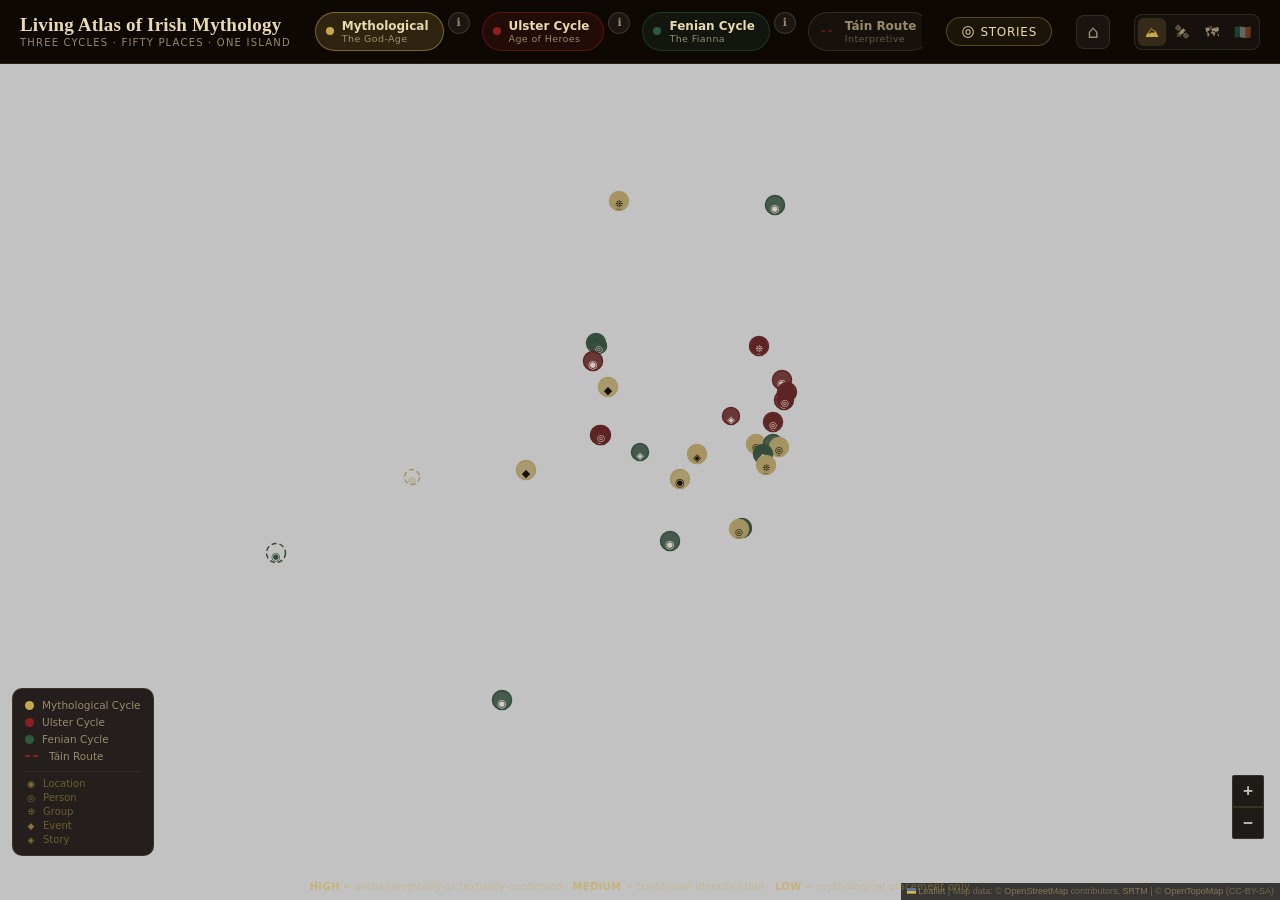
==== celtic-realm/index.html @ 69c2d4d5 "feat: add Celtic Realm demo at /celtic-realm/" ====
<!doctype html>
<html lang="en">
  <head>
    <meta charset="utf-8" />
    <meta name="viewport" content="width=device-width, initial-scale=1, viewport-fit=cover" />
    <title>Living Atlas of Irish Mythology</title>
    <meta name="description" content="An interactive atlas of Ireland's three great mythology cycles — places, people, and stories mapped and explored." />
    <script type="module" crossorigin src="/celtic-realm/assets/index-Ba5HCuJ-.js"></script>
    <link rel="stylesheet" crossorigin href="/celtic-realm/assets/index-hmJbkA07.css">
  </head>
  <body>
    <div id="app">

      <!-- ═══ Header ══════════════════════════════════════════════════════ -->
      <header id="atlas-header">
        <div class="header-brand">
          <h1 class="atlas-title">Living Atlas of Irish Mythology</h1>
          <p class="atlas-sub">Three cycles · fifty places · one island</p>
        </div>
        <nav class="layer-nav" aria-label="Mythology cycle layers">
          <button class="layer-toggle is-active" data-layer="mythological" aria-pressed="true">
            <span class="toggle-pip"></span>
            <span class="toggle-names">
              <span class="toggle-label">Mythological</span>
              <span class="toggle-sub">The God-Age</span>
            </span>
          </button>
          <button class="cycle-info-btn" data-cycle="mythological" aria-label="About the Mythological Cycle" title="About this cycle">ℹ</button>
          <button class="layer-toggle is-active" data-layer="ulster" aria-pressed="true">
            <span class="toggle-pip"></span>
            <span class="toggle-names">
              <span class="toggle-label">Ulster Cycle</span>
              <span class="toggle-sub">Age of Heroes</span>
            </span>
          </button>
          <button class="cycle-info-btn" data-cycle="ulster" aria-label="About the Ulster Cycle" title="About this cycle">ℹ</button>
          <button class="layer-toggle is-active" data-layer="fenian" aria-pressed="true">
            <span class="toggle-pip"></span>
            <span class="toggle-names">
              <span class="toggle-label">Fenian Cycle</span>
              <span class="toggle-sub">The Fianna</span>
            </span>
          </button>
          <button class="cycle-info-btn" data-cycle="fenian" aria-label="About the Fenian Cycle" title="About this cycle">ℹ</button>
          <button class="layer-toggle tain-toggle" id="tain-toggle" data-layer="tain" aria-pressed="false">
            <span class="toggle-pip tain-pip"></span>
            <span class="toggle-names">
              <span class="toggle-label">Táin Route</span>
              <span class="toggle-sub">Interpretive</span>
            </span>
          </button>
          <button class="layer-toggle arch-toggle" id="arch-toggle" aria-pressed="false">
            <span class="toggle-pip arch-pip"></span>
            <span class="toggle-names">
              <span class="toggle-label">Archaeology</span>
              <span class="toggle-sub">785 confirmed sites</span>
            </span>
          </button>
        </nav>
        <button id="stories-btn" aria-label="Open story browser" title="Stories">
          <span class="stories-btn-icon">◎</span>
          <span class="stories-btn-label">Stories</span>
        </button>
        <button id="home-btn" aria-label="Reset to Ireland view" title="Home">⌂</button>
        <div class="bm-switcher" aria-label="Base map style">
          <button class="bm-btn is-active" data-bm="terrain" title="Terrain">⛰</button>
          <button class="bm-btn" data-bm="satellite" title="Satellite">🛰</button>
          <button class="bm-btn" data-bm="classic" title="Classic">🗺</button>
          <button class="bm-btn bm-osi" data-bm="osi" title="OSi — Ordnance Survey Ireland" id="bm-osi-btn">🇮🇪</button>
        </div>
      </header>

      <!-- ═══ Map ═════════════════════════════════════════════════════════ -->
      <main id="map-container">
        <div id="map" aria-label="Interactive map of Irish mythology locations"></div>
      </main>

      <!-- ═══ Detail panel ════════════════════════════════════════════════ -->
      <aside id="detail-panel" aria-label="Location detail" aria-hidden="true">
        <button id="panel-close" aria-label="Close detail panel">✕</button>
        <div id="panel-content"></div>
      </aside>

      <!-- ═══ Legend ══════════════════════════════════════════════════════ -->
      <div id="atlas-legend" aria-label="Map legend">
        <div class="legend-row">
          <span class="legend-dot myth-dot"></span><span class="legend-text">Mythological Cycle</span>
        </div>
        <div class="legend-row">
          <span class="legend-dot ulster-dot"></span><span class="legend-text">Ulster Cycle</span>
        </div>
        <div class="legend-row">
          <span class="legend-dot fenian-dot"></span><span class="legend-text">Fenian Cycle</span>
        </div>
        <div class="legend-row">
          <span class="legend-dash tain-dash"></span><span class="legend-text">Táin Route</span>
        </div>
        <div class="legend-types">
          <span class="legend-type-row"><span class="legend-sym">◉</span> Location</span>
          <span class="legend-type-row"><span class="legend-sym">◎</span> Person</span>
          <span class="legend-type-row"><span class="legend-sym">❊</span> Group</span>
          <span class="legend-type-row"><span class="legend-sym">◆</span> Event</span>
          <span class="legend-type-row"><span class="legend-sym">◈</span> Story</span>
        </div>
      </div>

      <!-- ═══ Accuracy notice ═════════════════════════════════════════════ -->
      <div id="accuracy-note">
        <strong>HIGH</strong> = archaeologically or textually confirmed ·
        <strong>MEDIUM</strong> = traditional identification ·
        <strong>LOW</strong> = mythological placement only
      </div>


      <!-- ═══ Stories drawer ═══════════════════════════════════════════════ -->
      <div id="stories-drawer" aria-hidden="true" role="dialog" aria-label="Story browser">
        <div class="stories-drawer-backdrop"></div>
        <aside class="stories-drawer-panel">
          <div class="stories-drawer-header">
            <div>
              <h2 class="stories-drawer-title">Stories of Ireland</h2>
              <p class="stories-drawer-sub">Choose a story — the map will guide you</p>
            </div>
            <button id="stories-drawer-close" aria-label="Close story browser">✕</button>
          </div>
          <div id="stories-list" class="stories-list"></div>
        </aside>
      </div>

      <!-- ═══ Floating story panel (draggable, active during story mode) ══ -->
      <div id="story-float" aria-live="polite" aria-label="Story mode panel">
        <div class="sf-handle" id="story-float-handle">
          <span class="sf-grip" title="Drag to move">⠿</span>
          <div class="sf-meta">
            <span id="sf-story-title" class="sf-story-title"></span>
            <span id="sf-beat-count"  class="sf-beat-count"></span>
          </div>
          <button id="sf-exit" class="sf-exit-btn" aria-label="Exit story mode">✕</button>
        </div>
        <div class="sf-body">
          <h3 id="sf-beat-title" class="sf-beat-title"></h3>
          <p class="sf-beat-scene"></p>
          <div class="sf-char-section"></div>
          <p  id="sf-beat-text"  class="sf-beat-text"></p>
        </div>
        <div class="sf-footer">
          <button id="sf-prev" class="sf-nav-btn" aria-label="Previous beat">← Prev</button>
          <div class="sf-progress-dots"></div>
          <button id="sf-next" class="sf-nav-btn sf-nav-next" aria-label="Next beat">Next →</button>
        </div>
      </div>

      <!-- ═══ Cycle info modal ══════════════════════════════════════════════ -->
      <div id="cycle-modal" aria-hidden="true" role="dialog">
        <div class="cycle-modal-backdrop"></div>
        <div class="cycle-modal-card">
          <button class="cycle-modal-close" aria-label="Close">✕</button>
          <div id="cycle-modal-content"></div>
        </div>
      </div>

      <!-- ═══ Character modal ═════════════════════════════════════════════════ -->
      <div id="char-modal" aria-hidden="true" role="dialog" aria-label="Character detail">
        <div class="char-modal-backdrop"></div>
        <div class="char-modal-card">
          <button id="char-modal-close" class="char-modal-close" aria-label="Close character panel">✕</button>
          <div id="char-modal-content" class="char-modal-content"></div>
        </div>
      </div>

      <!-- ═══ Archaeology panel ══════════════════════════════════════════════ -->
      <aside id="arch-panel" aria-label="Archaeology site detail" aria-hidden="true">
        <button id="arch-panel-close" aria-label="Close">✕</button>
        <div id="arch-panel-content"></div>
      </aside>

      <!-- ═══ 3D Flythrough overlay ════════════════════════════════════════ -->
      <div id="flythrough-overlay" aria-hidden="true">
        <div id="ft3d-container"></div>
        <div id="ft3d-loading">
          <div class="ft3d-spinner"></div>
          <p>Flying to <strong id="ft3d-place-name"></strong></p>
        </div>
        <div id="ft3d-hud">
          <span id="ft3d-loc-label"></span>
          <div id="ft3d-hud-right">
            <span class="ft3d-hint">ESC to exit</span>
            <button id="exit-3d">Exit 3D ↙</button>
          </div>
        </div>
      </div>

    </div>
  </body>
</html>
---- celtic-realm/assets/index-hmJbkA07.css ----
:root{--myth: #C8A84B;--myth-dark: #8B6914;--myth-glow: rgba(200,168,75,.18);--ulster: #8B2020;--ulster-dark: #5C0F0F;--ulster-glow: rgba(139,32,32,.18);--fenian: #2D5A3D;--fenian-dark: #1A3D28;--fenian-glow: rgba(45,90,61,.18);--tain: #8B2020;--ink: #1C1208;--ink-mid: #3A2A1A;--parchment: #E8D9B0;--parchment-2: #F4EDD3;--panel-bg: rgba(16, 10, 6, .97);--panel-edge: rgba(200,168,75,.18);--panel-text: #DDD0B0;--panel-soft: #9A8A6A;--header-bg: rgba(14, 9, 5, .96);--header-h: 64px;--radius: 10px;--panel-w: 400px;--sans: "Avenir Next", "Inter", system-ui, sans-serif;--serif: "Cormorant Garamond", "Palatino Linotype", Georgia, serif}*,*:before,*:after{box-sizing:border-box;margin:0;padding:0}html,body{height:100%;background:#0c0806;font-family:var(--sans);overflow:hidden}button{font-family:inherit;cursor:pointer;border:none;background:none;color:inherit}#app{position:fixed;top:0;right:0;bottom:0;left:0;display:flex;flex-direction:column}#atlas-header{position:relative;z-index:1000;height:var(--header-h);display:flex;align-items:center;gap:24px;padding:0 20px;background:var(--header-bg);border-bottom:1px solid rgba(200,168,75,.15);-webkit-backdrop-filter:blur(12px);backdrop-filter:blur(12px);flex-shrink:0}.header-brand{flex-shrink:0}.atlas-title{font-family:var(--serif);font-size:clamp(15px,2vw,19px);font-weight:600;color:var(--parchment);letter-spacing:.01em;line-height:1.1;white-space:nowrap}.atlas-sub{font-size:10px;color:var(--panel-soft);letter-spacing:.12em;text-transform:uppercase;margin-top:2px}.layer-nav{display:flex;gap:8px;overflow-x:auto;scrollbar-width:none;-webkit-overflow-scrolling:touch}.layer-nav::-webkit-scrollbar{display:none}.layer-toggle{display:flex;align-items:center;gap:8px;padding:6px 14px 6px 10px;border-radius:20px;border:1px solid rgba(255,255,255,.1);background:#ffffff0a;color:var(--panel-soft);transition:background .15s,border-color .15s,color .15s;white-space:nowrap;flex-shrink:0}.layer-toggle:hover{background:#ffffff14;color:var(--parchment)}.layer-toggle.is-active{border-color:var(--layer-col, rgba(200,168,75,.5));background:var(--layer-glow, var(--myth-glow));color:var(--parchment)}.layer-toggle[data-layer=mythological]{--layer-col: rgba(200,168,75,.5);--layer-glow: var(--myth-glow)}.layer-toggle[data-layer=ulster]{--layer-col: rgba(139,32,32,.5);--layer-glow: var(--ulster-glow)}.layer-toggle[data-layer=fenian]{--layer-col: rgba(45,90,61,.5);--layer-glow: var(--fenian-glow)}.layer-toggle[data-layer=tain]{--layer-col: rgba(139,32,32,.35);--layer-glow: rgba(139,32,32,.1)}.toggle-pip{width:8px;height:8px;border-radius:50%;background:var(--pip-col, var(--myth));flex-shrink:0;opacity:.5;transition:opacity .15s}.is-active .toggle-pip{opacity:1}.layer-toggle[data-layer=mythological] .toggle-pip{--pip-col: var(--myth)}.layer-toggle[data-layer=ulster] .toggle-pip{--pip-col: var(--ulster)}.layer-toggle[data-layer=fenian] .toggle-pip{--pip-col: var(--fenian)}.layer-toggle[data-layer=tain] .toggle-pip{--pip-col: var(--tain);border-radius:0;width:14px;height:2px;background:repeating-linear-gradient(90deg,var(--tain) 0,var(--tain) 4px,transparent 4px,transparent 7px);margin:0 2px}.toggle-names{display:flex;flex-direction:column;align-items:flex-start}.toggle-label{font-size:12px;font-weight:600;line-height:1.2}.toggle-sub{font-size:9.5px;opacity:.6;letter-spacing:.04em}#map-container{flex:1;position:relative;overflow:hidden}#map{width:100%;height:100%;filter:saturate(.62) brightness(.88)}#map[data-baselayer=satellite]{filter:none}#map[data-baselayer=classic]{filter:saturate(.75) brightness(.92)}.leaflet-container{background:#c5b89a;font-family:var(--sans)}.leaflet-control-zoom{border:none!important;margin-bottom:44px!important;margin-right:16px!important}.leaflet-control-zoom a{background:#100a06e6!important;color:var(--parchment)!important;border:1px solid rgba(200,168,75,.2)!important;font-size:16px!important;width:32px!important;height:32px!important;line-height:30px!important;text-indent:0!important}.leaflet-control-zoom a:hover{background:#1e120af2!important;color:var(--myth)!important}.leaflet-control-attribution{background:#0e0905bf!important;color:#c8a84b8c!important;font-size:9px!important;padding:2px 6px!important}.leaflet-control-attribution a{color:#c8a84bb3!important}.atlas-marker{cursor:pointer}.atlas-marker .marker-inner{transition:transform .12s ease,filter .12s ease;transform-origin:center center;display:flex}.atlas-marker:hover .marker-inner,.atlas-marker.is-hovered .marker-inner{transform:scale(1.25);filter:drop-shadow(0 0 6px currentColor)}.atlas-marker.is-selected .marker-inner{transform:scale(1.3);filter:drop-shadow(0 0 10px currentColor) brightness(1.2)}.leaflet-tooltip.marker-label{background:#0e0905e0;border:1px solid rgba(200,168,75,.2);border-radius:4px;color:var(--parchment);font-family:var(--sans);font-size:11px;padding:3px 7px;white-space:nowrap;box-shadow:0 2px 8px #00000080;pointer-events:none}.leaflet-tooltip.marker-label:before{display:none}.tain-route-line{stroke:var(--tain);stroke-dasharray:8 5;stroke-width:2;fill:none;opacity:.65}#detail-panel{position:fixed;top:var(--header-h);right:0;bottom:0;width:var(--panel-w);max-width:92vw;background:var(--panel-bg);border-left:1px solid var(--panel-edge);overflow-y:auto;overflow-x:hidden;z-index:900;transform:translate(100%);transition:transform .28s cubic-bezier(.22,1,.36,1);scrollbar-width:thin;scrollbar-color:rgba(200,168,75,.2) transparent}#detail-panel.is-open{transform:translate(0)}#detail-panel::-webkit-scrollbar{width:4px}#detail-panel::-webkit-scrollbar-track{background:transparent}#detail-panel::-webkit-scrollbar-thumb{background:#c8a84b33;border-radius:2px}#panel-close{position:sticky;top:0;z-index:10;display:flex;align-items:center;justify-content:center;width:32px;height:32px;margin:12px 12px 0 auto;border-radius:50%;background:#ffffff0f;border:1px solid rgba(255,255,255,.1);color:var(--panel-soft);font-size:14px;transition:background .12s,color .12s}#panel-close:hover{background:#ffffff1a;color:var(--parchment)}#panel-content{padding:0 22px 32px}.panel-header{padding:16px 0 18px;border-bottom:1px solid var(--panel-edge);margin-bottom:18px}.panel-meta{display:flex;gap:8px;align-items:center;margin-bottom:8px}.panel-cycle-badge{font-size:10px;font-weight:700;letter-spacing:.1em;text-transform:uppercase;padding:2px 8px;border-radius:10px;background:var(--badge-bg, rgba(200,168,75,.15));color:var(--badge-col, var(--myth));border:1px solid var(--badge-border, rgba(200,168,75,.3))}.panel-header.layer-mythological .panel-cycle-badge{--badge-bg: rgba(200,168,75,.12);--badge-col: var(--myth);--badge-border: rgba(200,168,75,.3)}.panel-header.layer-ulster .panel-cycle-badge{--badge-bg: rgba(139,32,32,.15);--badge-col: #C87070;--badge-border: rgba(139,32,32,.35)}.panel-header.layer-fenian .panel-cycle-badge{--badge-bg: rgba(45,90,61,.18);--badge-col: #6AA880;--badge-border: rgba(45,90,61,.4)}.panel-type-badge{font-size:10px;letter-spacing:.07em;text-transform:capitalize;color:var(--panel-soft);background:#ffffff0d;padding:2px 7px;border-radius:10px;border:1px solid rgba(255,255,255,.08)}.panel-title{font-family:var(--serif);font-size:clamp(22px,3.5vw,28px);font-weight:600;color:var(--parchment);line-height:1.15;margin-bottom:4px}.panel-irish{font-size:12.5px;color:var(--panel-soft);font-style:italic;letter-spacing:.02em}.panel-body{display:flex;flex-direction:column;gap:16px}.panel-image-wrap{width:100%;aspect-ratio:16/9;border-radius:var(--radius);overflow:hidden;position:relative;background:#ffffff08;border:1px solid var(--panel-edge)}.panel-image{width:100%;height:100%;object-fit:cover;display:block}.panel-image-placeholder{position:absolute;top:0;right:0;bottom:0;left:0;display:none;flex-direction:column;align-items:center;justify-content:center;gap:6px;background:linear-gradient(135deg,rgba(200,168,75,.04) 0%,transparent 60%);border:1px solid var(--panel-edge);border-radius:calc(var(--radius) - 1px)}.panel-image-wrap.image-missing .panel-image{display:none}.panel-image-wrap.image-missing .panel-image-placeholder{display:flex}.placeholder-label{font-family:var(--serif);font-size:15px;color:var(--panel-soft);text-align:center;padding:0 20px;line-height:1.3}.placeholder-sub{font-size:10px;letter-spacing:.1em;text-transform:uppercase;color:#c8a84b59}.placeholder-filename{font-family:Courier New,Courier,monospace;font-size:9px;letter-spacing:.03em;color:#c8a84b47;margin-top:6px}.placeholder-border{position:absolute;top:8px;right:8px;bottom:8px;left:8px;border:1px solid rgba(200,168,75,.12);border-radius:calc(var(--radius) - 4px);pointer-events:none}.panel-location{display:flex;align-items:center;gap:6px;font-size:12px;color:var(--panel-soft)}.panel-location .loc-pin{font-size:11px;opacity:.7}.panel-location .loc-mythological{font-style:italic;color:#c8a84b99;font-size:11.5px}.panel-summary{font-size:14.5px;color:var(--parchment);line-height:1.55;font-weight:500}.panel-explanation{font-size:13.5px;color:var(--panel-text);line-height:1.7}.panel-section{display:flex;flex-direction:column;gap:8px}.panel-section-h{font-size:10px;font-weight:700;letter-spacing:.12em;text-transform:uppercase;color:var(--panel-soft)}.panel-sources{list-style:none;display:flex;flex-direction:column;gap:4px}.panel-sources li{font-size:12px;color:#c8a84b99;font-style:italic;padding-left:12px;position:relative}.panel-sources li:before{content:"·";position:absolute;left:0;color:#c8a84b66}.confidence-badge{display:flex;align-items:baseline;gap:8px;padding:9px 12px;border-radius:8px;border:1px solid var(--conf-border, rgba(200,168,75,.15));background:var(--conf-bg, rgba(200,168,75,.05))}.confidence-badge.confidence-high{--conf-border: rgba(80,160,80,.2);--conf-bg: rgba(80,160,80,.06)}.confidence-badge.confidence-medium{--conf-border: rgba(200,168,75,.2);--conf-bg: rgba(200,168,75,.06)}.confidence-badge.confidence-low{--conf-border: rgba(139,32,32,.2);--conf-bg: rgba(139,32,32,.06)}.conf-label{font-size:9.5px;font-weight:800;letter-spacing:.12em;color:var(--conf-col, var(--panel-soft));flex-shrink:0}.confidence-badge.confidence-high .conf-label{color:#6aaa6a}.confidence-badge.confidence-medium .conf-label{color:var(--myth)}.confidence-badge.confidence-low .conf-label{color:#aa6060}.conf-text{font-size:11.5px;color:var(--panel-soft);line-height:1.4}.panel-notes{font-size:11.5px;color:var(--panel-soft);line-height:1.55;font-style:italic;border-left:2px solid rgba(200,168,75,.15);padding-left:10px}#atlas-legend{position:fixed;bottom:44px;left:12px;z-index:800;background:#0e0905e0;border:1px solid rgba(200,168,75,.15);border-radius:var(--radius);padding:10px 12px;-webkit-backdrop-filter:blur(8px);backdrop-filter:blur(8px);display:flex;flex-direction:column;gap:5px}.legend-row{display:flex;align-items:center;gap:8px;font-size:10.5px;color:var(--panel-soft)}.legend-dot{width:9px;height:9px;border-radius:50%;flex-shrink:0}.myth-dot{background:var(--myth)}.ulster-dot{background:var(--ulster)}.fenian-dot{background:var(--fenian)}.legend-dash{width:16px;height:2px;flex-shrink:0;background:repeating-linear-gradient(90deg,var(--tain) 0,var(--tain) 5px,transparent 5px,transparent 8px)}.legend-types{margin-top:4px;padding-top:6px;border-top:1px solid rgba(200,168,75,.1);display:flex;flex-direction:column;gap:3px}.legend-type-row{font-size:10px;color:#c8a84b73;display:flex;align-items:center;gap:6px}.legend-sym{width:12px;text-align:center;font-size:9px;color:#c8a84b99}#accuracy-note{position:fixed;bottom:8px;left:50%;transform:translate(-50%);z-index:800;font-size:10px;color:#c8a84b66;letter-spacing:.03em;text-align:center;white-space:nowrap;pointer-events:none;padding:0 12px}#accuracy-note strong{font-weight:700;color:#c8a84b99}.fly-3d-btn{margin-left:auto;flex-shrink:0;display:inline-flex;align-items:center;gap:5px;padding:6px 14px;border-radius:14px;background:#c8a84b24;border:1.5px solid rgba(200,168,75,.45);color:var(--myth);font-size:12px;font-weight:700;letter-spacing:.08em;text-transform:uppercase;cursor:pointer;transition:background .15s,border-color .15s,color .15s,box-shadow .15s;box-shadow:0 0 10px #c8a84b1f}.fly-3d-btn:hover{background:#c8a84b42;border-color:#c8a84bb3;color:var(--parchment);box-shadow:0 0 16px #c8a84b47}#home-btn{flex-shrink:0;width:34px;height:34px;border-radius:8px;background:#ffffff0d;border:1px solid rgba(255,255,255,.1);color:var(--panel-soft);font-size:18px;display:flex;align-items:center;justify-content:center;cursor:pointer;transition:background .12s,color .12s;margin-left:auto}#home-btn:hover{background:#c8a84b26;color:var(--myth)}.bm-switcher{display:flex;gap:2px;margin-left:auto;flex-shrink:0;background:#ffffff0a;border:1px solid rgba(255,255,255,.09);border-radius:8px;padding:3px}.bm-btn{width:28px;height:28px;border-radius:6px;background:none;border:none;color:var(--panel-soft);font-size:14px;display:flex;align-items:center;justify-content:center;cursor:pointer;transition:background .12s,color .12s}.bm-btn:hover{background:#ffffff14}.bm-btn.is-active{background:#c8a84b2e;color:var(--myth)}.cycle-info-btn{flex-shrink:0;width:22px;height:22px;border-radius:50%;background:#ffffff0f;border:1px solid rgba(255,255,255,.12);color:var(--panel-soft);font-size:11px;display:inline-flex;align-items:center;justify-content:center;margin-left:-4px;margin-right:4px;cursor:pointer;transition:background .12s,color .12s}.cycle-info-btn:hover{background:#c8a84b26;color:var(--myth)}.layer-toggle[id=arch-toggle]{--layer-col: rgba(160,82,45,.5);--layer-glow: rgba(160,82,45,.12)}.arch-pip{--pip-col: #A0522D !important;background:sienna!important;opacity:.8}.arch-marker .marker-inner{transition:transform .1s ease,filter .1s ease}.arch-marker:hover .marker-inner{transform:scale(1.3);filter:drop-shadow(0 0 5px #A0522D)}.arch-marker.is-selected .marker-inner{transform:scale(1.35);filter:drop-shadow(0 0 8px #A0522D) brightness(1.2)}.leaflet-tooltip.arch-label{background:#28140aeb;border-color:#a0522d4d;color:#d4a574}.leaflet-tooltip.arch-label .tt-type{opacity:.65;font-size:10px;margin-left:4px}#arch-panel{position:fixed;top:var(--header-h);left:0;bottom:0;width:300px;max-width:85vw;background:#140a05f7;border-right:1px solid rgba(160,82,45,.2);overflow-y:auto;z-index:890;transform:translate(-100%);transition:transform .26s cubic-bezier(.22,1,.36,1);padding:16px 18px 32px}#arch-panel.is-open{transform:translate(0)}#arch-panel-close{position:absolute;top:12px;right:12px;width:28px;height:28px;border-radius:50%;background:#ffffff0f;border:1px solid rgba(255,255,255,.1);color:var(--panel-soft);font-size:12px;display:flex;align-items:center;justify-content:center;cursor:pointer}.arch-panel-header{display:flex;gap:6px;align-items:center;margin-bottom:10px;flex-wrap:wrap}.arch-type-badge{font-size:10px;font-weight:700;letter-spacing:.1em;text-transform:uppercase;padding:2px 8px;border-radius:10px;background:#a0522d26;color:#d4a574;border:1px solid rgba(160,82,45,.35)}.arch-heritage-badge{font-size:10px;font-weight:700;letter-spacing:.08em;text-transform:uppercase;padding:2px 7px;border-radius:10px;background:#50a0501a;color:#6aaa6a;border:1px solid rgba(80,160,80,.25)}.arch-panel-title{font-family:var(--serif);font-size:clamp(18px,3vw,22px);color:var(--parchment);line-height:1.2;margin-bottom:6px}.arch-panel-coords{font-size:11px;color:var(--panel-soft);font-variant-numeric:tabular-nums;margin-bottom:10px}.arch-wiki-link{display:inline-block;font-size:11.5px;color:#c8a84bb3;text-decoration:none;margin-bottom:12px;border-bottom:1px solid rgba(200,168,75,.25)}.arch-wiki-link:hover{color:var(--myth)}.arch-panel-note{font-size:12.5px;color:var(--panel-text);line-height:1.6;margin-bottom:10px}.arch-panel-source{font-size:10px;color:#c8a84b4d;font-style:italic;margin-top:16px}.arch-panel-era{font-size:11px;font-weight:600;letter-spacing:.06em;text-transform:uppercase;color:#a0522db3;margin-bottom:4px}.arch-thumb-wrap{width:100%;aspect-ratio:16/9;border-radius:8px;overflow:hidden;border:1px solid rgba(160,82,45,.2);margin:12px 0}.arch-thumb{width:100%;height:100%;object-fit:cover;display:block}.arch-summary{font-size:13px;color:var(--panel-text);line-height:1.65;margin-bottom:10px}.arch-type-info{margin-top:14px;padding:12px 14px;background:#a0522d0f;border:1px solid rgba(160,82,45,.14);border-radius:8px;display:flex;flex-direction:column;gap:7px}.arch-type-info-h{font-size:9.5px;font-weight:800;letter-spacing:.12em;text-transform:uppercase;color:#a0522da6}.arch-type-info p{font-size:12px;color:var(--panel-soft);line-height:1.6;margin:0}#cycle-modal{position:fixed;top:0;right:0;bottom:0;left:0;z-index:1100;display:flex;align-items:center;justify-content:center;opacity:0;pointer-events:none;transition:opacity .2s}#cycle-modal.is-open{opacity:1;pointer-events:all}.cycle-modal-backdrop{position:absolute;top:0;right:0;bottom:0;left:0;background:#050302bf;-webkit-backdrop-filter:blur(4px);backdrop-filter:blur(4px)}.cycle-modal-card{position:relative;width:min(600px,92vw);max-height:80vh;overflow-y:auto;background:#120b06fa;border:1px solid rgba(200,168,75,.2);border-radius:14px;box-shadow:0 24px 64px #000000b3;scrollbar-width:thin;scrollbar-color:rgba(200,168,75,.2) transparent}.cycle-modal-close{position:sticky;top:0;float:right;margin:12px 12px 0 0;width:30px;height:30px;border-radius:50%;background:#ffffff0f;border:1px solid rgba(255,255,255,.1);color:var(--panel-soft);font-size:13px;display:flex;align-items:center;justify-content:center;cursor:pointer;z-index:10}.cycle-modal-close:hover{background:#ffffff1a;color:var(--parchment)}.cmi-header{padding:24px 24px 16px;border-bottom:1px solid rgba(200,168,75,.12)}.cmi-sub{display:block;font-size:10px;font-weight:700;letter-spacing:.14em;text-transform:uppercase;color:var(--cycle-col, var(--myth));margin-bottom:6px}.cmi-title{font-family:var(--serif);font-size:clamp(22px,3vw,28px);color:var(--parchment);line-height:1.2}.cmi-body{padding:20px 24px 28px;color:var(--panel-text);font-size:13.5px;line-height:1.7;display:flex;flex-direction:column;gap:12px}.cmi-body p{margin:0}.cmi-body h4{font-size:10px;font-weight:800;letter-spacing:.12em;text-transform:uppercase;color:var(--panel-soft);margin-top:4px}.cmi-body ul{padding-left:16px;display:flex;flex-direction:column;gap:5px}.cmi-body li strong{color:var(--parchment)}.cmi-body .cycle-note{font-size:11px;font-style:italic;color:#c8a84b73;border-left:2px solid rgba(200,168,75,.15);padding-left:10px;margin-top:4px}#flythrough-overlay{position:fixed;inset:var(--header-h) 0 0 0;z-index:950;opacity:0;pointer-events:none;transition:opacity .38s ease}#flythrough-overlay.is-visible{opacity:1;pointer-events:all}#ft3d-container{position:absolute;top:0;right:0;bottom:0;left:0}#ft3d-container>*{width:100%;height:100%;display:block}#ft3d-loading{position:absolute;top:0;right:0;bottom:0;left:0;z-index:20;display:flex;flex-direction:column;align-items:center;justify-content:center;gap:18px;background:#0c0806f0;color:var(--parchment);font-family:var(--serif);font-size:18px;opacity:0;pointer-events:none;transition:opacity .3s}#ft3d-loading strong{color:var(--myth)}#flythrough-overlay.is-loading #ft3d-loading{opacity:1;pointer-events:all}.ft3d-spinner{width:38px;height:38px;border:2px solid rgba(200,168,75,.14);border-top-color:var(--myth);border-radius:50%;animation:ft3d-spin .85s linear infinite}@keyframes ft3d-spin{to{transform:rotate(360deg)}}#ft3d-hud{position:absolute;bottom:0;left:0;right:0;z-index:30;height:58px;display:flex;align-items:center;justify-content:space-between;padding:0 22px;background:linear-gradient(to top,rgba(10,6,4,.82) 0%,transparent 100%);pointer-events:none;opacity:0;transition:opacity .45s .3s}#flythrough-overlay.is-visible:not(.is-loading) #ft3d-hud{opacity:1;pointer-events:all}#ft3d-loc-label{font-family:var(--serif);font-size:20px;font-weight:500;color:var(--parchment);text-shadow:0 1px 6px rgba(0,0,0,.9);letter-spacing:.01em}#ft3d-hud-right{display:flex;align-items:center;gap:14px}.ft3d-hint{font-size:10.5px;color:#c8a84b73;letter-spacing:.1em;text-transform:uppercase}#exit-3d{padding:7px 18px;border-radius:20px;background:#0e0905e0;border:1px solid rgba(200,168,75,.28);color:var(--myth);font-size:11.5px;font-weight:600;letter-spacing:.06em;cursor:pointer;transition:background .15s,border-color .15s,color .15s}#exit-3d:hover{background:#c8a84b1f;border-color:#c8a84b80;color:var(--parchment)}@media (max-width: 640px){:root{--header-h: 108px;--panel-w: 100vw}#atlas-header{flex-direction:column;align-items:flex-start;padding:10px 14px 8px;gap:8px}.layer-nav{width:100%;padding-bottom:2px}#detail-panel{top:auto;right:0;left:0;bottom:0;width:100%;max-width:100%;max-height:72vh;border-left:none;border-top:1px solid var(--panel-edge);transform:translateY(100%)}#detail-panel.is-open{transform:translateY(0)}#atlas-legend,#accuracy-note{display:none}}.cycle-badge-mythological{--cb: var(--myth);--cb-bg: var(--myth-glow)}.cycle-badge-ulster{--cb: var(--ulster);--cb-bg: var(--ulster-glow)}.cycle-badge-fenian{--cb: var(--fenian);--cb-bg: var(--fenian-glow)}#stories-btn{display:flex;align-items:center;gap:6px;padding:6px 14px;border-radius:20px;border:1px solid rgba(200,168,75,.35);background:#c8a84b14;color:var(--parchment);font-size:13px;flex-shrink:0;transition:background .15s,border-color .15s}#stories-btn:hover{background:#c8a84b29;border-color:#c8a84b8c}.stories-btn-icon{font-size:15px;line-height:1}.stories-btn-label{font-size:12px;letter-spacing:.06em;text-transform:uppercase}#stories-drawer{position:fixed;top:0;right:0;bottom:0;left:0;z-index:1200;pointer-events:none}#stories-drawer.is-open{pointer-events:auto}.stories-drawer-backdrop{position:absolute;top:0;right:0;bottom:0;left:0;background:#0000008c;opacity:0;transition:opacity .25s}#stories-drawer.is-open .stories-drawer-backdrop{opacity:1}.stories-drawer-panel{position:absolute;top:0;right:0;bottom:0;width:min(440px,100vw);background:var(--panel-bg);border-left:1px solid var(--panel-edge);display:flex;flex-direction:column;transform:translate(100%);transition:transform .3s cubic-bezier(.4,0,.2,1);overflow:hidden}#stories-drawer.is-open .stories-drawer-panel{transform:translate(0)}.stories-drawer-header{display:flex;align-items:flex-start;justify-content:space-between;padding:20px 20px 16px;border-bottom:1px solid var(--panel-edge);flex-shrink:0}.stories-drawer-title{font-family:var(--serif);font-size:20px;color:var(--parchment);font-weight:600}.stories-drawer-sub{font-size:11px;color:var(--panel-soft);letter-spacing:.08em;text-transform:uppercase;margin-top:4px}#stories-drawer-close{color:var(--panel-soft);font-size:16px;padding:4px 8px;flex-shrink:0;transition:color .15s}#stories-drawer-close:hover{color:var(--parchment)}.stories-list{overflow-y:auto;padding:12px;display:flex;flex-direction:column;gap:10px}.stories-list::-webkit-scrollbar{width:4px}.stories-list::-webkit-scrollbar-thumb{background:#c8a84b40;border-radius:2px}.story-card{background:#ffffff08;border:1px solid rgba(255,255,255,.08);border-left:3px solid var(--cb, rgba(200,168,75,.5));border-radius:var(--radius);padding:14px 14px 12px;transition:background .15s}.story-card:hover{background:#ffffff0e}.story-card-top{display:flex;align-items:center;gap:8px;margin-bottom:8px}.story-card-icon{font-size:18px;line-height:1;color:var(--cb, var(--myth))}.story-cycle-badge{font-size:10px;letter-spacing:.1em;text-transform:uppercase;color:var(--cb, var(--myth));background:var(--cb-bg, var(--myth-glow));border:1px solid var(--cb, var(--myth));border-radius:3px;padding:2px 6px;opacity:.9}.story-card-title{font-family:var(--serif);font-size:17px;font-weight:600;color:var(--parchment);line-height:1.2}.story-card-sub{font-size:11px;color:var(--panel-soft);letter-spacing:.04em;font-style:italic;margin-top:2px}.story-card-hook{font-size:13px;color:var(--panel-text);line-height:1.5;margin-top:8px}.story-card-source{font-size:10px;color:var(--panel-soft);margin-top:6px;line-height:1.4;opacity:.7}.story-card-btn{margin-top:10px;width:100%;padding:8px 14px;border-radius:6px;border:1px solid var(--cb, var(--myth));background:var(--cb-bg, var(--myth-glow));color:var(--cb, var(--myth));font-size:12px;letter-spacing:.06em;text-transform:uppercase;transition:background .15s,color .15s}.story-card-btn:hover{background:var(--cb, var(--myth));color:var(--ink)}#story-strip{position:fixed;bottom:0;left:0;right:0;z-index:950;background:#080502f5;-webkit-backdrop-filter:blur(10px);backdrop-filter:blur(10px);border-top:2px solid var(--strip-color, var(--myth));padding:10px 20px 14px;transform:translateY(100%);transition:transform .3s cubic-bezier(.4,0,.2,1),border-color .3s;--strip-color: var(--myth)}#story-strip.is-active{transform:translateY(0)}#story-strip[data-cycle=ulster]{--strip-color: var(--ulster)}#story-strip[data-cycle=fenian]{--strip-color: var(--fenian)}.strip-nav-row{display:flex;align-items:center;gap:8px;margin-bottom:8px}.strip-meta{flex:1;display:flex;align-items:center;gap:6px;justify-content:center;overflow:hidden}.strip-story-title{font-family:var(--serif);font-size:12px;color:var(--strip-color);font-style:italic;white-space:nowrap;overflow:hidden;text-overflow:ellipsis;max-width:200px}.strip-sep{color:var(--panel-soft);font-size:11px}.strip-beat-count{font-size:11px;color:var(--panel-soft);white-space:nowrap;letter-spacing:.04em}.strip-nav-btn{padding:5px 12px;border-radius:5px;border:1px solid rgba(255,255,255,.12);background:#ffffff0d;color:var(--panel-text);font-size:12px;white-space:nowrap;transition:background .15s,color .15s,border-color .15s;flex-shrink:0}.strip-nav-btn:hover:not(:disabled){background:#ffffff1a;color:var(--parchment);border-color:#ffffff40}.strip-nav-btn:disabled{opacity:.3;cursor:default}.strip-exit-btn{padding:5px 10px;border-radius:5px;border:1px solid rgba(255,255,255,.1);color:var(--panel-soft);font-size:11px;letter-spacing:.04em;transition:color .15s,border-color .15s;flex-shrink:0}.strip-exit-btn:hover{color:var(--parchment);border-color:#fff3}.strip-content-row{padding-left:4px}.strip-beat-title{font-family:var(--serif);font-size:15px;color:var(--parchment);font-weight:600;margin-bottom:4px;line-height:1.2}.strip-beat-text{font-size:12px;color:var(--panel-text);line-height:1.55;display:-webkit-box;-webkit-line-clamp:3;-webkit-box-orient:vertical;overflow:hidden}.panel-stories-section{margin-top:16px}.panel-story-links{display:flex;flex-wrap:wrap;gap:6px;margin-top:6px}.panel-story-link{display:inline-flex;align-items:center;gap:5px;padding:5px 10px;border-radius:5px;border:1px solid var(--cb, var(--myth));background:var(--cb-bg, var(--myth-glow));color:var(--cb, var(--myth));font-size:12px;transition:background .15s,color .15s;cursor:pointer}.panel-story-link:hover{background:var(--cb, var(--myth));color:var(--ink)}@keyframes storyPulse{0%{box-shadow:0 0 #c8a84bb3}60%{box-shadow:0 0 0 10px #c8a84b00}to{box-shadow:0 0 #c8a84b00}}.atlas-marker.story-pulse .marker-inner{animation:storyPulse 1.4s ease-out infinite;border-radius:50%}#stories-btn.story-mode-active{background:#c8a84b2e;border-color:#c8a84bbf;color:var(--myth);animation:storiesBtnPulse 2.2s ease-in-out infinite}@keyframes storiesBtnPulse{0%,to{box-shadow:0 0 #c8a84b8c}50%{box-shadow:0 0 0 6px #c8a84b00}}#story-float{position:fixed;left:16px;top:90px;width:320px;z-index:950;background:#080502f7;-webkit-backdrop-filter:blur(14px);backdrop-filter:blur(14px);border:1px solid rgba(255,255,255,.07);border-top:3px solid var(--sf-color, var(--myth));border-radius:var(--radius);box-shadow:0 10px 40px #000000b3,0 2px 8px #0006;opacity:0;pointer-events:none;transform:translateY(-6px);transition:opacity .22s,transform .22s,border-color .22s}#story-float.is-active{opacity:1;pointer-events:auto;transform:none}#story-float[data-cycle=mythological]{--sf-color: var(--myth)}#story-float[data-cycle=ulster]{--sf-color: var(--ulster)}#story-float[data-cycle=fenian]{--sf-color: var(--fenian)}.sf-handle{display:flex;align-items:center;gap:8px;padding:8px 10px;cursor:grab;border-bottom:1px solid rgba(255,255,255,.06);border-radius:var(--radius) var(--radius) 0 0;background:#ffffff05;-webkit-user-select:none;user-select:none}.sf-handle:active{cursor:grabbing}.sf-grip{color:var(--panel-soft);font-size:13px;opacity:.5;flex-shrink:0;letter-spacing:-1px}.sf-meta{flex:1;display:flex;flex-direction:column;gap:1px;min-width:0}.sf-story-title{font-family:var(--serif);font-size:12px;font-style:italic;color:var(--sf-color, var(--myth));white-space:nowrap;overflow:hidden;text-overflow:ellipsis}.sf-beat-count{font-size:10px;color:var(--panel-soft);letter-spacing:.04em}.sf-exit-btn{color:var(--panel-soft);font-size:13px;padding:3px 6px;flex-shrink:0;transition:color .15s;line-height:1}.sf-exit-btn:hover{color:var(--parchment)}.sf-body{padding:13px 14px 10px;max-height:230px;overflow-y:auto;scrollbar-width:thin;scrollbar-color:rgba(200,168,75,.25) transparent}.sf-body::-webkit-scrollbar{width:3px}.sf-body::-webkit-scrollbar-thumb{background:#c8a84b4d;border-radius:2px}.sf-beat-title{font-family:var(--serif);font-size:16px;font-weight:600;color:var(--parchment);line-height:1.25;margin-bottom:9px}.sf-beat-text{font-size:12.5px;color:var(--panel-text);line-height:1.62}.sf-footer{display:flex;align-items:center;gap:6px;padding:8px 10px 10px;border-top:1px solid rgba(255,255,255,.06)}.sf-nav-btn{flex:0 0 auto;padding:7px 10px;border-radius:6px;border:1px solid rgba(255,255,255,.1);background:#ffffff0a;color:var(--panel-text);font-size:12px;transition:background .15s,color .15s,border-color .15s}.sf-nav-btn:hover:not(:disabled){background:#ffffff1a;color:var(--parchment)}.sf-nav-btn:disabled{opacity:.28;cursor:default}.sf-nav-next{border-color:var(--sf-color, var(--myth));color:var(--sf-color, var(--myth))}.sf-nav-next:hover:not(:disabled){background:var(--sf-color, var(--myth));color:var(--ink)!important}.story-beacon{width:64px;height:64px;display:flex;align-items:center;justify-content:center;position:relative;pointer-events:none}.story-beacon-ring{position:absolute;border-radius:50%;border:2px solid currentColor;width:26px;height:26px;animation:beaconRing 2s ease-out infinite}.story-beacon-ring.r2{width:38px;height:38px;animation-delay:.7s}.story-beacon-core{font-size:22px;line-height:1;position:relative;z-index:2;animation:beaconCore 1.1s ease-in-out infinite alternate}.cycle-beacon-mythological{color:var(--myth)}.cycle-beacon-ulster{color:#c06050}.cycle-beacon-fenian{color:#5aac78}@keyframes beaconRing{0%{transform:scale(.5);opacity:.95}70%{opacity:.4}to{transform:scale(4);opacity:0}}@keyframes beaconCore{0%{transform:scale(.88);filter:drop-shadow(0 0 4px rgba(200,168,75,.7))}to{transform:scale(1.18);filter:drop-shadow(0 0 14px rgba(200,168,75,1))}}.story-temp-pin{display:flex;flex-direction:column;align-items:flex-start;pointer-events:none;transform:translate(4px,-4px)}.story-temp-dot{width:9px;height:9px;border-radius:50%;background:var(--myth);box-shadow:0 0 10px #c8a84be6,0 0 3px #c8a84b}.story-temp-label{margin-top:4px;background:#080502eb;color:var(--parchment);font-size:11px;font-family:var(--serif);font-style:italic;padding:3px 8px;border-radius:4px;border:1px solid rgba(200,168,75,.45);white-space:nowrap;-webkit-backdrop-filter:blur(6px);backdrop-filter:blur(6px)}@media (max-width: 600px){#story-float{left:8px!important;right:8px!important;top:auto!important;bottom:12px!important;width:auto;transform:translateY(20px)}#story-float.is-active{transform:none}}.cycle-chip-mythological{--cc: var(--myth);--cc-bg: var(--myth-glow);--cc-border: rgba(200,168,75,.3)}.cycle-chip-ulster{--cc: var(--ulster);--cc-bg: var(--ulster-glow);--cc-border: rgba(139,32,32,.3)}.cycle-chip-fenian{--cc: var(--fenian);--cc-bg: var(--fenian-glow);--cc-border: rgba(45,90,61,.3)}.sf-char-section{display:flex;flex-direction:column;gap:6px;padding:8px 0 4px}.beat-primary-char{display:flex;align-items:flex-start;gap:10px;padding:8px 10px;background:#c8a84b0f;border:1px solid rgba(200,168,75,.18);border-left:3px solid var(--char-glow, var(--myth));border-radius:6px;position:relative}.beat-char-art{flex-shrink:0;width:44px;height:44px;border-radius:50%;overflow:hidden;border:1.5px solid var(--char-glow, var(--myth));box-shadow:0 0 8px var(--char-glow, rgba(200,168,75,.3));position:relative;background:#100a06cc}.beat-char-art-inner{width:100%;height:100%;position:relative}.beat-char-placeholder{width:100%;height:100%;display:flex;align-items:center;justify-content:center}.beat-char-glyph{font-size:20px;line-height:1;opacity:.7}.beat-char-filename{display:block;font-family:Courier New,Courier,monospace;font-size:7px;letter-spacing:.03em;color:#c8a84b38;text-align:center;margin-top:4px}.beat-char-img{position:absolute;top:0;right:0;bottom:0;left:0;width:100%;height:100%;object-fit:cover}.beat-char-info{flex:1;min-width:0;display:flex;flex-direction:column;gap:1px}.beat-char-name{font-family:var(--serif);font-size:14px;font-weight:600;color:var(--parchment);line-height:1.2}.beat-char-title{font-size:11px;color:var(--char-glow, var(--myth));opacity:.85;font-style:italic;letter-spacing:.02em}.beat-char-role{font-size:11px;color:#e8d9b0a6;line-height:1.4;margin:2px 0 0;overflow:hidden;display:-webkit-box;-webkit-line-clamp:2;-webkit-box-orient:vertical}.char-open-btn{position:absolute;top:6px;right:6px;width:22px;height:22px;border-radius:50%;border:1px solid rgba(200,168,75,.25);background:#c8a84b14;color:#e8d9b099;font-size:12px;line-height:1;display:flex;align-items:center;justify-content:center;transition:background .15s,color .15s,border-color .15s}.char-open-btn:hover{background:#c8a84b2e;border-color:#c8a84b80;color:var(--parchment)}.sf-cast-row{display:flex;align-items:center;flex-wrap:wrap;gap:5px}.sf-cast-label{font-size:10px;text-transform:uppercase;letter-spacing:.08em;color:#e8d9b073;flex-shrink:0}.beat-cast-chips{display:flex;flex-wrap:wrap;gap:4px}.char-chip{padding:3px 9px;border-radius:12px;font-size:11px;font-family:var(--serif);font-style:italic;color:var(--cc, var(--parchment));background:var(--cc-bg, rgba(200,168,75,.1));border:1px solid var(--cc-border, rgba(200,168,75,.2));cursor:pointer;transition:background .15s,border-color .15s,transform .1s;white-space:nowrap}.char-chip:hover{background:color-mix(in srgb,var(--cc, var(--myth)) 20%,transparent);border-color:var(--cc, var(--myth));transform:translateY(-1px)}.story-card-art{width:100%;height:160px;border-radius:6px;overflow:hidden;position:relative;border:1px solid var(--panel-edge);margin-bottom:10px;background:#100a0699}.story-card-art-placeholder{width:100%;height:100%;display:flex;flex-direction:column;align-items:center;justify-content:center;gap:4px;border:1px dashed rgba(200,168,75,.2);border-radius:5px}.story-card-art-glyph{font-size:24px;opacity:.5}.story-card-art-label{font-family:var(--serif);font-size:12px;color:#e8d9b08c;font-style:italic}.story-card-art-pending{font-size:9px;text-transform:uppercase;letter-spacing:.1em;color:#e8d9b040}.story-card-art-filename{font-family:Courier New,Courier,monospace;font-size:8px;letter-spacing:.03em;color:#c8a84b47;margin-top:4px}.story-card-cast{display:flex;flex-wrap:wrap;gap:4px;margin:6px 0}.story-cast-chip{padding:2px 8px;border-radius:10px;font-size:10px;font-family:var(--serif);font-style:italic;color:var(--cc, var(--parchment));background:var(--cc-bg, rgba(200,168,75,.1));border:1px solid var(--cc-border, rgba(200,168,75,.2));white-space:nowrap}#char-modal{position:fixed;top:0;right:0;bottom:0;left:0;z-index:1600;pointer-events:none;display:flex;align-items:center;justify-content:center}#char-modal.is-open{pointer-events:auto}.char-modal-backdrop{position:absolute;top:0;right:0;bottom:0;left:0;background:#000000b8;opacity:0;transition:opacity .2s}#char-modal.is-open .char-modal-backdrop{opacity:1}.char-modal-card{position:relative;z-index:1;width:min(520px,95vw);max-height:88vh;background:var(--panel-bg);border:1px solid var(--panel-edge);border-radius:var(--radius);overflow:hidden;display:flex;flex-direction:column;transform:translateY(16px) scale(.97);opacity:0;transition:transform .22s cubic-bezier(.34,1.56,.64,1),opacity .18s}#char-modal.is-open .char-modal-card{transform:none;opacity:1}.char-modal-close{position:absolute;top:12px;right:12px;z-index:2;width:28px;height:28px;border-radius:50%;border:1px solid rgba(200,168,75,.25);background:#100a06cc;color:#e8d9b0b3;font-size:13px;display:flex;align-items:center;justify-content:center;transition:background .15s,border-color .15s,color .15s}.char-modal-close:hover{background:#c8a84b26;border-color:#c8a84b80;color:var(--parchment)}.char-modal-content{overflow-y:auto;overscroll-behavior:contain}.cmod-header{padding:20px 48px 16px 20px;border-bottom:1px solid var(--panel-edge);background:#c8a84b0a;flex-shrink:0}.cmod-header[data-cycle=mythological]{background:var(--myth-glow)}.cmod-header[data-cycle=ulster]{background:var(--ulster-glow)}.cmod-header[data-cycle=fenian]{background:var(--fenian-glow)}.cmod-meta{display:flex;gap:6px;margin-bottom:8px}.cmod-cycle-badge{padding:2px 9px;border-radius:10px;font-size:10px;text-transform:uppercase;letter-spacing:.08em;color:var(--cb, var(--myth));background:var(--cb-bg, rgba(200,168,75,.1));border:1px solid var(--cb, var(--myth))}.cmod-type-badge{padding:2px 9px;border-radius:10px;font-size:10px;text-transform:uppercase;letter-spacing:.08em;color:#e8d9b08c;border:1px solid rgba(232,217,176,.15)}.cmod-name{font-family:var(--serif);font-size:22px;font-weight:600;color:var(--parchment);line-height:1.2;margin:0 0 4px}.cmod-pron{font-family:var(--serif);font-size:13px;color:#e8d9b080;font-style:italic;margin-left:6px}.cmod-title-line{font-size:13px;color:#e8d9b0b3;font-style:italic;margin:0 0 4px}.cmod-irish{font-family:var(--serif);font-size:12px;color:#e8d9b073;font-style:italic;margin:0}.cmod-alt-names{font-size:11px;color:#e8d9b066;margin:2px 0 0}.cmod-body{padding:16px 20px 24px;display:flex;flex-direction:column;gap:0}.cmod-art{width:100%;height:160px;border-radius:8px;overflow:hidden;margin-bottom:16px;border:1px solid rgba(200,168,75,.15);position:relative;background:#100a0699}.cmod-art-inner{width:100%;height:100%;position:relative}.cmod-art-placeholder{width:100%;height:100%;display:flex;flex-direction:column;align-items:center;justify-content:center;gap:6px;position:relative}.cmod-art-border{position:absolute;top:8px;right:8px;bottom:8px;left:8px;border:1px dashed var(--char-glow, rgba(200,168,75,.3));border-radius:5px;pointer-events:none}.cmod-art-glyph{font-size:32px;opacity:.4;filter:drop-shadow(0 0 12px var(--char-glow, rgba(200,168,75,.5)))}.cmod-art-name{font-family:var(--serif);font-size:14px;color:#e8d9b073;font-style:italic;letter-spacing:.05em}.cmod-art-pending{font-size:9px;text-transform:uppercase;letter-spacing:.12em;color:#e8d9b033}.cmod-art-filename{font-family:Courier New,Courier,monospace;font-size:8px;letter-spacing:.03em;color:#c8a84b47;margin-top:6px}.cmod-art-img{position:absolute;top:0;right:0;bottom:0;left:0;width:100%;height:100%;object-fit:cover;object-position:top center}.cmod-section{padding:10px 0;border-bottom:1px solid rgba(200,168,75,.08)}.cmod-section:last-child{border-bottom:none}.cmod-section-h{font-family:var(--sans);font-size:10px;text-transform:uppercase;letter-spacing:.1em;color:#c8a84b99;margin:0 0 6px}.cmod-description{font-size:13px;color:#e8d9b0bf;line-height:1.6;margin:0}.cmod-role-text{font-size:13px;font-style:italic;color:#e8d9b0cc;line-height:1.55;margin:0}.cmod-story-links{display:flex;flex-wrap:wrap;gap:6px}.char-story-link{padding:5px 12px;border-radius:14px;font-size:12px;font-family:var(--serif);cursor:pointer;color:var(--cb, var(--myth));background:var(--cb-bg, rgba(200,168,75,.08));border:1px solid var(--cb, rgba(200,168,75,.3));transition:background .15s,transform .1s;white-space:nowrap}.char-story-link:hover{background:color-mix(in srgb,var(--cb, var(--myth)) 15%,transparent);transform:translateY(-1px)}.cmod-related-chars{display:flex;flex-wrap:wrap;gap:5px}.char-related-link{padding:3px 10px;border-radius:12px;font-size:11px;font-family:var(--serif);font-style:italic;cursor:pointer;color:var(--cc, var(--parchment));background:var(--cc-bg, rgba(200,168,75,.08));border:1px solid var(--cc-border, rgba(200,168,75,.2));transition:background .15s,border-color .15s}.char-related-link:hover{background:color-mix(in srgb,var(--cc, var(--myth)) 18%,transparent);border-color:var(--cc, var(--myth))}.cmod-source-trail{background:#c8a84b08;border-radius:6px;padding:10px 12px}.cmod-src-row{display:flex;gap:8px;align-items:baseline;margin-bottom:5px;font-size:12px}.cmod-src-row:last-of-type{margin-bottom:0}.cmod-src-key{color:#c8a84b8c;font-size:10px;text-transform:uppercase;letter-spacing:.07em;flex-shrink:0;width:130px}.cmod-src-val{color:#e8d9b0bf;line-height:1.4}.cmod-conf-high{color:#6dba7a;font-weight:600}.cmod-conf-medium{color:var(--myth);font-weight:600}.cmod-conf-low{color:#e8d9b080}.cmod-src-notes{margin-top:8px;font-size:11px;font-style:italic;color:#e8d9b073;line-height:1.55;border-top:1px solid rgba(200,168,75,.1);padding-top:8px}.char-highlight-places{margin-top:16px;width:100%;padding:10px;border-radius:8px;border:1px solid rgba(200,168,75,.28);background:#c8a84b0f;color:#e8d9b0bf;font-family:var(--sans);font-size:12px;letter-spacing:.04em;cursor:pointer;transition:background .15s,border-color .15s,color .15s}.char-highlight-places:hover{background:#c8a84b24;border-color:#c8a84b80;color:var(--parchment)}@keyframes char-pulse{0%{box-shadow:0 0 #c8a84bcc;transform:scale(1)}50%{box-shadow:0 0 0 14px #c8a84b00;transform:scale(1.25)}to{box-shadow:0 0 #c8a84b00;transform:scale(1)}}.char-highlight-pulse{animation:char-pulse .8s ease-out 4}@media (max-width: 600px){.char-modal-card{width:100%;max-height:92vh;border-radius:var(--radius) var(--radius) 0 0;align-self:flex-end}#char-modal{align-items:flex-end}}.beat-char-art-inner.has-art .beat-char-placeholder,.cmod-art-inner.has-art .cmod-art-placeholder{display:none}.sf-beat-scene{font-family:var(--serif);font-size:11.5px;font-style:italic;color:#c8a84bb3;line-height:1.45;margin:0 0 10px;padding-bottom:8px;border-bottom:1px solid rgba(200,168,75,.1)}.sf-beat-scene:empty{display:none}.sf-progress-dots{display:flex;align-items:center;justify-content:center;gap:5px;flex:1}.sf-dot{width:7px;height:7px;border-radius:50%;background:#ffffff1f;border:1px solid rgba(255,255,255,.2);cursor:pointer;transition:background .15s,border-color .15s,transform .12s;padding:0}.sf-dot:hover{background:#ffffff40;transform:scale(1.2)}.sf-dot-past{background:#c8a84b59;border-color:#c8a84b66}.sf-dot-active{background:var(--sf-color, var(--myth));border-color:var(--sf-color, var(--myth));transform:scale(1.25)}.panel-fig-chips,.panel-loc-chips{display:flex;flex-wrap:wrap;gap:5px;margin-top:6px}.panel-fig-chip{font-size:11px;font-family:var(--serif);font-style:italic;padding:3px 9px;border-radius:10px;cursor:pointer;border:1px solid rgba(200,168,75,.22);background:#c8a84b12;color:var(--parchment);transition:background .15s}.panel-fig-chip:hover{background:#c8a84b2e}.panel-loc-chip{font-size:11px;padding:3px 9px;border-radius:10px;cursor:pointer;border:1px solid rgba(80,140,90,.3);background:#508c5a12;color:#a0d2aae6;transition:background .15s}.panel-loc-chip:hover{background:#508c5a33}.story-card-art-img{position:absolute;top:0;right:0;bottom:0;left:0;width:100%;height:100%;object-fit:cover;border-radius:5px}.story-card-narrative{margin:6px 0 8px}.story-card-narrative-toggle{font-size:11px;text-transform:uppercase;letter-spacing:.08em;color:#c8a84ba6;cursor:pointer;list-style:none;display:flex;align-items:center;gap:5px;-webkit-user-select:none;user-select:none;padding:3px 0;transition:color .15s}.story-card-narrative-toggle::-webkit-details-marker{display:none}.story-card-narrative-toggle:after{content:"↓";font-size:10px;transition:transform .2s}.story-card-narrative[open] .story-card-narrative-toggle:after{transform:rotate(180deg)}.story-card-narrative-toggle:hover{color:var(--myth)}.story-card-narrative-body{padding:8px 0 4px;border-top:1px solid rgba(200,168,75,.1);margin-top:4px}.story-card-narrative-body p{font-size:12px;color:#e8d9b0b8;line-height:1.65;margin:0}.story-card-src-trail{margin:6px 0 8px;display:flex;align-items:baseline;flex-wrap:wrap;gap:6px}.story-src-conf{font-size:9px;font-weight:700;text-transform:uppercase;letter-spacing:.1em;padding:2px 6px;border-radius:8px;flex-shrink:0}.conf-high{background:#6dba7a26;color:#6dba7a;border:1px solid rgba(109,186,122,.3)}.conf-medium{background:var(--myth-glow);color:var(--myth);border:1px solid rgba(200,168,75,.3)}.conf-low{background:#e8d9b00f;color:#e8d9b066;border:1px solid rgba(232,217,176,.15)}.story-src-primary{font-size:11px;color:#e8d9b080;font-style:italic;flex:1;min-width:0;line-height:1.4}.story-src-detail{width:100%;margin-top:2px}.story-src-detail>summary{font-size:10px;text-transform:uppercase;letter-spacing:.07em;color:#c8a84b73;cursor:pointer;list-style:none;-webkit-user-select:none;user-select:none;padding:2px 0;transition:color .15s}.story-src-detail>summary::-webkit-details-marker{display:none}.story-src-detail>summary:after{content:" ↓";font-size:9px}.story-src-detail[open]>summary:after{content:" ↑"}.story-src-detail>summary:hover{color:#c8a84bbf}.story-src-detail-body{padding:6px 0 2px;display:flex;flex-direction:column;gap:4px}.story-src-row{display:flex;gap:8px;font-size:11px;color:#e8d9b099;line-height:1.45}.story-src-key{font-size:9px;text-transform:uppercase;letter-spacing:.07em;color:#c8a84b73;flex-shrink:0;width:100px;padding-top:1px}.story-src-notes{font-style:italic;color:#e8d9b066;font-size:10px;border-top:1px solid rgba(200,168,75,.08);padding-top:4px;display:block}.story-card-locations{margin:6px 0 8px}.story-locs-label{display:block;font-size:9px;text-transform:uppercase;letter-spacing:.1em;color:#c8a84b80;margin-bottom:5px}.story-locs-list{display:flex;flex-wrap:wrap;gap:4px}.story-loc-chip{font-size:10px;font-family:var(--serif);font-style:italic;padding:2px 8px;border-radius:10px;color:#e8d9b099;background:#e8d9b00d;border:1px solid rgba(232,217,176,.12);white-space:nowrap}.leaflet-pane,.leaflet-tile,.leaflet-marker-icon,.leaflet-marker-shadow,.leaflet-tile-container,.leaflet-pane>svg,.leaflet-pane>canvas,.leaflet-zoom-box,.leaflet-image-layer,.leaflet-layer{position:absolute;left:0;top:0}.leaflet-container{overflow:hidden}.leaflet-tile,.leaflet-marker-icon,.leaflet-marker-shadow{-webkit-user-select:none;-moz-user-select:none;user-select:none;-webkit-user-drag:none}.leaflet-tile::selection{background:transparent}.leaflet-safari .leaflet-tile{image-rendering:-webkit-optimize-contrast}.leaflet-safari .leaflet-tile-container{width:1600px;height:1600px;-webkit-transform-origin:0 0}.leaflet-marker-icon,.leaflet-marker-shadow{display:block}.leaflet-container .leaflet-overlay-pane svg{max-width:none!important;max-height:none!important}.leaflet-container .leaflet-marker-pane img,.leaflet-container .leaflet-shadow-pane img,.leaflet-container .leaflet-tile-pane img,.leaflet-container img.leaflet-image-layer,.leaflet-container .leaflet-tile{max-width:none!important;max-height:none!important;width:auto;padding:0}.leaflet-container img.leaflet-tile{mix-blend-mode:plus-lighter}.leaflet-container.leaflet-touch-zoom{-ms-touch-action:pan-x pan-y;touch-action:pan-x pan-y}.leaflet-container.leaflet-touch-drag{-ms-touch-action:pinch-zoom;touch-action:none;touch-action:pinch-zoom}.leaflet-container.leaflet-touch-drag.leaflet-touch-zoom{-ms-touch-action:none;touch-action:none}.leaflet-container{-webkit-tap-highlight-color:transparent}.leaflet-container a{-webkit-tap-highlight-color:rgba(51,181,229,.4)}.leaflet-tile{filter:inherit;visibility:hidden}.leaflet-tile-loaded{visibility:inherit}.leaflet-zoom-box{width:0;height:0;-moz-box-sizing:border-box;box-sizing:border-box;z-index:800}.leaflet-overlay-pane svg{-moz-user-select:none}.leaflet-pane{z-index:400}.leaflet-tile-pane{z-index:200}.leaflet-overlay-pane{z-index:400}.leaflet-shadow-pane{z-index:500}.leaflet-marker-pane{z-index:600}.leaflet-tooltip-pane{z-index:650}.leaflet-popup-pane{z-index:700}.leaflet-map-pane canvas{z-index:100}.leaflet-map-pane svg{z-index:200}.leaflet-vml-shape{width:1px;height:1px}.lvml{behavior:url(#default#VML);display:inline-block;position:absolute}.leaflet-control{position:relative;z-index:800;pointer-events:visiblePainted;pointer-events:auto}.leaflet-top,.leaflet-bottom{position:absolute;z-index:1000;pointer-events:none}.leaflet-top{top:0}.leaflet-right{right:0}.leaflet-bottom{bottom:0}.leaflet-left{left:0}.leaflet-control{float:left;clear:both}.leaflet-right .leaflet-control{float:right}.leaflet-top .leaflet-control{margin-top:10px}.leaflet-bottom .leaflet-control{margin-bottom:10px}.leaflet-left .leaflet-control{margin-left:10px}.leaflet-right .leaflet-control{margin-right:10px}.leaflet-fade-anim .leaflet-popup{opacity:0;-webkit-transition:opacity .2s linear;-moz-transition:opacity .2s linear;transition:opacity .2s linear}.leaflet-fade-anim .leaflet-map-pane .leaflet-popup{opacity:1}.leaflet-zoom-animated{-webkit-transform-origin:0 0;-ms-transform-origin:0 0;transform-origin:0 0}svg.leaflet-zoom-animated{will-change:transform}.leaflet-zoom-anim .leaflet-zoom-animated{-webkit-transition:-webkit-transform .25s cubic-bezier(0,0,.25,1);-moz-transition:-moz-transform .25s cubic-bezier(0,0,.25,1);transition:transform .25s cubic-bezier(0,0,.25,1)}.leaflet-zoom-anim .leaflet-tile,.leaflet-pan-anim .leaflet-tile{-webkit-transition:none;-moz-transition:none;transition:none}.leaflet-zoom-anim .leaflet-zoom-hide{visibility:hidden}.leaflet-interactive{cursor:pointer}.leaflet-grab{cursor:-webkit-grab;cursor:-moz-grab;cursor:grab}.leaflet-crosshair,.leaflet-crosshair .leaflet-interactive{cursor:crosshair}.leaflet-popup-pane,.leaflet-control{cursor:auto}.leaflet-dragging .leaflet-grab,.leaflet-dragging .leaflet-grab .leaflet-interactive,.leaflet-dragging .leaflet-marker-draggable{cursor:move;cursor:-webkit-grabbing;cursor:-moz-grabbing;cursor:grabbing}.leaflet-marker-icon,.leaflet-marker-shadow,.leaflet-image-layer,.leaflet-pane>svg path,.leaflet-tile-container{pointer-events:none}.leaflet-marker-icon.leaflet-interactive,.leaflet-image-layer.leaflet-interactive,.leaflet-pane>svg path.leaflet-interactive,svg.leaflet-image-layer.leaflet-interactive path{pointer-events:visiblePainted;pointer-events:auto}.leaflet-container{background:#ddd;outline-offset:1px}.leaflet-container a{color:#0078a8}.leaflet-zoom-box{border:2px dotted #38f;background:#ffffff80}.leaflet-container{font-family:Helvetica Neue,Arial,Helvetica,sans-serif;font-size:12px;font-size:.75rem;line-height:1.5}.leaflet-bar{box-shadow:0 1px 5px #000000a6;border-radius:4px}.leaflet-bar a{background-color:#fff;border-bottom:1px solid #ccc;width:26px;height:26px;line-height:26px;display:block;text-align:center;text-decoration:none;color:#000}.leaflet-bar a,.leaflet-control-layers-toggle{background-position:50% 50%;background-repeat:no-repeat;display:block}.leaflet-bar a:hover,.leaflet-bar a:focus{background-color:#f4f4f4}.leaflet-bar a:first-child{border-top-left-radius:4px;border-top-right-radius:4px}.leaflet-bar a:last-child{border-bottom-left-radius:4px;border-bottom-right-radius:4px;border-bottom:none}.leaflet-bar a.leaflet-disabled{cursor:default;background-color:#f4f4f4;color:#bbb}.leaflet-touch .leaflet-bar a{width:30px;height:30px;line-height:30px}.leaflet-touch .leaflet-bar a:first-child{border-top-left-radius:2px;border-top-right-radius:2px}.leaflet-touch .leaflet-bar a:last-child{border-bottom-left-radius:2px;border-bottom-right-radius:2px}.leaflet-control-zoom-in,.leaflet-control-zoom-out{font:700 18px Lucida Console,Monaco,monospace;text-indent:1px}.leaflet-touch .leaflet-control-zoom-in,.leaflet-touch .leaflet-control-zoom-out{font-size:22px}.leaflet-control-layers{box-shadow:0 1px 5px #0006;background:#fff;border-radius:5px}.leaflet-control-layers-toggle{background-image:url(/celtic-realm/assets/layers-BWBAp2CZ.png);width:36px;height:36px}.leaflet-retina .leaflet-control-layers-toggle{background-image:url(/celtic-realm/assets/layers-2x-Bpkbi35X.png);background-size:26px 26px}.leaflet-touch .leaflet-control-layers-toggle{width:44px;height:44px}.leaflet-control-layers .leaflet-control-layers-list,.leaflet-control-layers-expanded .leaflet-control-layers-toggle{display:none}.leaflet-control-layers-expanded .leaflet-control-layers-list{display:block;position:relative}.leaflet-control-layers-expanded{padding:6px 10px 6px 6px;color:#333;background:#fff}.leaflet-control-layers-scrollbar{overflow-y:scroll;overflow-x:hidden;padding-right:5px}.leaflet-control-layers-selector{margin-top:2px;position:relative;top:1px}.leaflet-control-layers label{display:block;font-size:13px;font-size:1.08333em}.leaflet-control-layers-separator{height:0;border-top:1px solid #ddd;margin:5px -10px 5px -6px}.leaflet-default-icon-path{background-image:url(/celtic-realm/assets/marker-icon-hN30_KVU.png)}.leaflet-container .leaflet-control-attribution{background:#fff;background:#fffc;margin:0}.leaflet-control-attribution,.leaflet-control-scale-line{padding:0 5px;color:#333;line-height:1.4}.leaflet-control-attribution a{text-decoration:none}.leaflet-control-attribution a:hover,.leaflet-control-attribution a:focus{text-decoration:underline}.leaflet-attribution-flag{display:inline!important;vertical-align:baseline!important;width:1em;height:.6669em}.leaflet-left .leaflet-control-scale{margin-left:5px}.leaflet-bottom .leaflet-control-scale{margin-bottom:5px}.leaflet-control-scale-line{border:2px solid #777;border-top:none;line-height:1.1;padding:2px 5px 1px;white-space:nowrap;-moz-box-sizing:border-box;box-sizing:border-box;background:#fffc;text-shadow:1px 1px #fff}.leaflet-control-scale-line:not(:first-child){border-top:2px solid #777;border-bottom:none;margin-top:-2px}.leaflet-control-scale-line:not(:first-child):not(:last-child){border-bottom:2px solid #777}.leaflet-touch .leaflet-control-attribution,.leaflet-touch .leaflet-control-layers,.leaflet-touch .leaflet-bar{box-shadow:none}.leaflet-touch .leaflet-control-layers,.leaflet-touch .leaflet-bar{border:2px solid rgba(0,0,0,.2);background-clip:padding-box}.leaflet-popup{position:absolute;text-align:center;margin-bottom:20px}.leaflet-popup-content-wrapper{padding:1px;text-align:left;border-radius:12px}.leaflet-popup-content{margin:13px 24px 13px 20px;line-height:1.3;font-size:13px;font-size:1.08333em;min-height:1px}.leaflet-popup-content p{margin:1.3em 0}.leaflet-popup-tip-container{width:40px;height:20px;position:absolute;left:50%;margin-top:-1px;margin-left:-20px;overflow:hidden;pointer-events:none}.leaflet-popup-tip{width:17px;height:17px;padding:1px;margin:-10px auto 0;pointer-events:auto;-webkit-transform:rotate(45deg);-moz-transform:rotate(45deg);-ms-transform:rotate(45deg);transform:rotate(45deg)}.leaflet-popup-content-wrapper,.leaflet-popup-tip{background:#fff;color:#333;box-shadow:0 3px 14px #0006}.leaflet-container a.leaflet-popup-close-button{position:absolute;top:0;right:0;border:none;text-align:center;width:24px;height:24px;font:16px/24px Tahoma,Verdana,sans-serif;color:#757575;text-decoration:none;background:transparent}.leaflet-container a.leaflet-popup-close-button:hover,.leaflet-container a.leaflet-popup-close-button:focus{color:#585858}.leaflet-popup-scrolled{overflow:auto}.leaflet-oldie .leaflet-popup-content-wrapper{-ms-zoom:1}.leaflet-oldie .leaflet-popup-tip{width:24px;margin:0 auto;-ms-filter:"progid:DXImageTransform.Microsoft.Matrix(M11=0.70710678, M12=0.70710678, M21=-0.70710678, M22=0.70710678)";filter:progid:DXImageTransform.Microsoft.Matrix(M11=.70710678,M12=.70710678,M21=-.70710678,M22=.70710678)}.leaflet-oldie .leaflet-control-zoom,.leaflet-oldie .leaflet-control-layers,.leaflet-oldie .leaflet-popup-content-wrapper,.leaflet-oldie .leaflet-popup-tip{border:1px solid #999}.leaflet-div-icon{background:#fff;border:1px solid #666}.leaflet-tooltip{position:absolute;padding:6px;background-color:#fff;border:1px solid #fff;border-radius:3px;color:#222;white-space:nowrap;-webkit-user-select:none;-moz-user-select:none;-ms-user-select:none;user-select:none;pointer-events:none;box-shadow:0 1px 3px #0006}.leaflet-tooltip.leaflet-interactive{cursor:pointer;pointer-events:auto}.leaflet-tooltip-top:before,.leaflet-tooltip-bottom:before,.leaflet-tooltip-left:before,.leaflet-tooltip-right:before{position:absolute;pointer-events:none;border:6px solid transparent;background:transparent;content:""}.leaflet-tooltip-bottom{margin-top:6px}.leaflet-tooltip-top{margin-top:-6px}.leaflet-tooltip-bottom:before,.leaflet-tooltip-top:before{left:50%;margin-left:-6px}.leaflet-tooltip-top:before{bottom:0;margin-bottom:-12px;border-top-color:#fff}.leaflet-tooltip-bottom:before{top:0;margin-top:-12px;margin-left:-6px;border-bottom-color:#fff}.leaflet-tooltip-left{margin-left:-6px}.leaflet-tooltip-right{margin-left:6px}.leaflet-tooltip-left:before,.leaflet-tooltip-right:before{top:50%;margin-top:-6px}.leaflet-tooltip-left:before{right:0;margin-right:-12px;border-left-color:#fff}.leaflet-tooltip-right:before{left:0;margin-left:-12px;border-right-color:#fff}@media print{.leaflet-control{-webkit-print-color-adjust:exact;print-color-adjust:exact}}
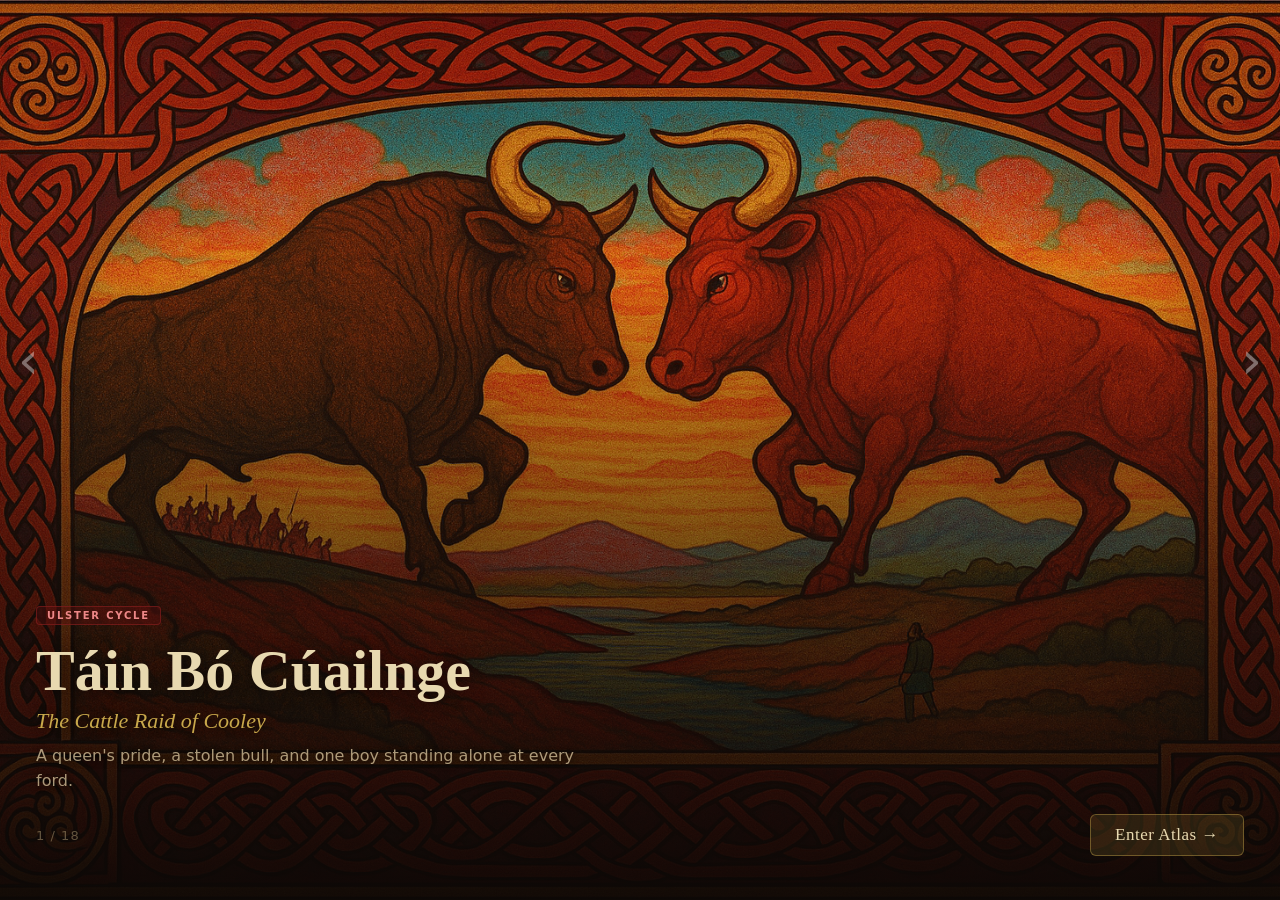
==== commit 922f2c79: "feat(celtic-realm): add fullscreen artwork gallery landing screen Opens with a full-bleed painting g" ====
--- a/celtic-realm/index.html
+++ b/celtic-realm/index.html
@@ -5,11 +5,30 @@
     <meta name="viewport" content="width=device-width, initial-scale=1, viewport-fit=cover" />
     <title>Living Atlas of Irish Mythology</title>
     <meta name="description" content="An interactive atlas of Ireland's three great mythology cycles — places, people, and stories mapped and explored." />
-    <script type="module" crossorigin src="/celtic-realm/assets/index-Ba5HCuJ-.js"></script>
-    <link rel="stylesheet" crossorigin href="/celtic-realm/assets/index-hmJbkA07.css">
+    <script type="module" crossorigin src="/celtic-realm/assets/index-CfCW4DPt.js"></script>
+    <link rel="stylesheet" crossorigin href="/celtic-realm/assets/index-DPdn7GD7.css">
   </head>
   <body>
     <div id="app">
+
+      <!-- ═══ Gallery Screen ════════════════════════════════════════════════ -->
+      <div id="gallery-screen" role="region" aria-label="Artwork gallery">
+        <img id="gallery-img-a" class="gallery-img" alt="" />
+        <img id="gallery-img-b" class="gallery-img" alt="" />
+        <div class="gallery-vignette"></div>
+        <button class="gallery-nav gallery-prev" id="gallery-prev" aria-label="Previous painting">&#8249;</button>
+        <button class="gallery-nav gallery-next" id="gallery-next" aria-label="Next painting">&#8250;</button>
+        <div class="gallery-caption">
+          <span class="gallery-cycle-badge" id="gallery-cycle"></span>
+          <h2 class="gallery-title" id="gallery-title"></h2>
+          <p class="gallery-subtitle" id="gallery-sub"></p>
+          <p class="gallery-hook" id="gallery-hook"></p>
+          <div class="gallery-footer">
+            <span class="gallery-counter" id="gallery-counter"></span>
+            <button class="gallery-enter-btn" id="gallery-enter">Enter Atlas &#8594;</button>
+          </div>
+        </div>
+      </div>
 
       <!-- ═══ Header ══════════════════════════════════════════════════════ -->
       <header id="atlas-header">
--- a/celtic-realm/assets/index-DPdn7GD7.css
+++ b/celtic-realm/assets/index-DPdn7GD7.css
@@ -0,0 +1 @@
+:root{--myth: #C8A84B;--myth-dark: #8B6914;--myth-glow: rgba(200,168,75,.18);--ulster: #8B2020;--ulster-dark: #5C0F0F;--ulster-glow: rgba(139,32,32,.18);--fenian: #2D5A3D;--fenian-dark: #1A3D28;--fenian-glow: rgba(45,90,61,.18);--tain: #8B2020;--ink: #1C1208;--ink-mid: #3A2A1A;--parchment: #E8D9B0;--parchment-2: #F4EDD3;--panel-bg: rgba(16, 10, 6, .97);--panel-edge: rgba(200,168,75,.18);--panel-text: #DDD0B0;--panel-soft: #9A8A6A;--header-bg: rgba(14, 9, 5, .96);--header-h: 64px;--radius: 10px;--panel-w: 400px;--sans: "Avenir Next", "Inter", system-ui, sans-serif;--serif: "Cormorant Garamond", "Palatino Linotype", Georgia, serif}*,*:before,*:after{box-sizing:border-box;margin:0;padding:0}html,body{height:100%;background:#0c0806;font-family:var(--sans);overflow:hidden}button{font-family:inherit;cursor:pointer;border:none;background:none;color:inherit}#app{position:fixed;top:0;right:0;bottom:0;left:0;display:flex;flex-direction:column}#atlas-header{position:relative;z-index:1000;height:var(--header-h);display:flex;align-items:center;gap:24px;padding:0 20px;background:var(--header-bg);border-bottom:1px solid rgba(200,168,75,.15);-webkit-backdrop-filter:blur(12px);backdrop-filter:blur(12px);flex-shrink:0}.header-brand{flex-shrink:0}.atlas-title{font-family:var(--serif);font-size:clamp(15px,2vw,19px);font-weight:600;color:var(--parchment);letter-spacing:.01em;line-height:1.1;white-space:nowrap}.atlas-sub{font-size:10px;color:var(--panel-soft);letter-spacing:.12em;text-transform:uppercase;margin-top:2px}.layer-nav{display:flex;gap:8px;overflow-x:auto;scrollbar-width:none;-webkit-overflow-scrolling:touch}.layer-nav::-webkit-scrollbar{display:none}.layer-toggle{display:flex;align-items:center;gap:8px;padding:6px 14px 6px 10px;border-radius:20px;border:1px solid rgba(255,255,255,.1);background:#ffffff0a;color:var(--panel-soft);transition:background .15s,border-color .15s,color .15s;white-space:nowrap;flex-shrink:0}.layer-toggle:hover{background:#ffffff14;color:var(--parchment)}.layer-toggle.is-active{border-color:var(--layer-col, rgba(200,168,75,.5));background:var(--layer-glow, var(--myth-glow));color:var(--parchment)}.layer-toggle[data-layer=mythological]{--layer-col: rgba(200,168,75,.5);--layer-glow: var(--myth-glow)}.layer-toggle[data-layer=ulster]{--layer-col: rgba(139,32,32,.5);--layer-glow: var(--ulster-glow)}.layer-toggle[data-layer=fenian]{--layer-col: rgba(45,90,61,.5);--layer-glow: var(--fenian-glow)}.layer-toggle[data-layer=tain]{--layer-col: rgba(139,32,32,.35);--layer-glow: rgba(139,32,32,.1)}.toggle-pip{width:8px;height:8px;border-radius:50%;background:var(--pip-col, var(--myth));flex-shrink:0;opacity:.5;transition:opacity .15s}.is-active .toggle-pip{opacity:1}.layer-toggle[data-layer=mythological] .toggle-pip{--pip-col: var(--myth)}.layer-toggle[data-layer=ulster] .toggle-pip{--pip-col: var(--ulster)}.layer-toggle[data-layer=fenian] .toggle-pip{--pip-col: var(--fenian)}.layer-toggle[data-layer=tain] .toggle-pip{--pip-col: var(--tain);border-radius:0;width:14px;height:2px;background:repeating-linear-gradient(90deg,var(--tain) 0,var(--tain) 4px,transparent 4px,transparent 7px);margin:0 2px}.toggle-names{display:flex;flex-direction:column;align-items:flex-start}.toggle-label{font-size:12px;font-weight:600;line-height:1.2}.toggle-sub{font-size:9.5px;opacity:.6;letter-spacing:.04em}#map-container{flex:1;position:relative;overflow:hidden}#map{width:100%;height:100%;filter:saturate(.62) brightness(.88)}#map[data-baselayer=satellite]{filter:none}#map[data-baselayer=classic]{filter:saturate(.75) brightness(.92)}.leaflet-container{background:#c5b89a;font-family:var(--sans)}.leaflet-control-zoom{border:none!important;margin-bottom:44px!important;margin-right:16px!important}.leaflet-control-zoom a{background:#100a06e6!important;color:var(--parchment)!important;border:1px solid rgba(200,168,75,.2)!important;font-size:16px!important;width:32px!important;height:32px!important;line-height:30px!important;text-indent:0!important}.leaflet-control-zoom a:hover{background:#1e120af2!important;color:var(--myth)!important}.leaflet-control-attribution{background:#0e0905bf!important;color:#c8a84b8c!important;font-size:9px!important;padding:2px 6px!important}.leaflet-control-attribution a{color:#c8a84bb3!important}.atlas-marker{cursor:pointer}.atlas-marker .marker-inner{transition:transform .12s ease,filter .12s ease;transform-origin:center center;display:flex}.atlas-marker:hover .marker-inner,.atlas-marker.is-hovered .marker-inner{transform:scale(1.25);filter:drop-shadow(0 0 6px currentColor)}.atlas-marker.is-selected .marker-inner{transform:scale(1.3);filter:drop-shadow(0 0 10px currentColor) brightness(1.2)}.leaflet-tooltip.marker-label{background:#0e0905e0;border:1px solid rgba(200,168,75,.2);border-radius:4px;color:var(--parchment);font-family:var(--sans);font-size:11px;padding:3px 7px;white-space:nowrap;box-shadow:0 2px 8px #00000080;pointer-events:none}.leaflet-tooltip.marker-label:before{display:none}.tain-route-line{stroke:var(--tain);stroke-dasharray:8 5;stroke-width:2;fill:none;opacity:.65}#detail-panel{position:fixed;top:var(--header-h);right:0;bottom:0;width:var(--panel-w);max-width:92vw;background:var(--panel-bg);border-left:1px solid var(--panel-edge);overflow-y:auto;overflow-x:hidden;z-index:900;transform:translate(100%);transition:transform .28s cubic-bezier(.22,1,.36,1);scrollbar-width:thin;scrollbar-color:rgba(200,168,75,.2) transparent}#detail-panel.is-open{transform:translate(0)}#detail-panel::-webkit-scrollbar{width:4px}#detail-panel::-webkit-scrollbar-track{background:transparent}#detail-panel::-webkit-scrollbar-thumb{background:#c8a84b33;border-radius:2px}#panel-close{position:sticky;top:0;z-index:10;display:flex;align-items:center;justify-content:center;width:32px;height:32px;margin:12px 12px 0 auto;border-radius:50%;background:#ffffff0f;border:1px solid rgba(255,255,255,.1);color:var(--panel-soft);font-size:14px;transition:background .12s,color .12s}#panel-close:hover{background:#ffffff1a;color:var(--parchment)}#panel-content{padding:0 22px 32px}.panel-header{padding:16px 0 18px;border-bottom:1px solid var(--panel-edge);margin-bottom:18px}.panel-meta{display:flex;gap:8px;align-items:center;margin-bottom:8px}.panel-cycle-badge{font-size:10px;font-weight:700;letter-spacing:.1em;text-transform:uppercase;padding:2px 8px;border-radius:10px;background:var(--badge-bg, rgba(200,168,75,.15));color:var(--badge-col, var(--myth));border:1px solid var(--badge-border, rgba(200,168,75,.3))}.panel-header.layer-mythological .panel-cycle-badge{--badge-bg: rgba(200,168,75,.12);--badge-col: var(--myth);--badge-border: rgba(200,168,75,.3)}.panel-header.layer-ulster .panel-cycle-badge{--badge-bg: rgba(139,32,32,.15);--badge-col: #C87070;--badge-border: rgba(139,32,32,.35)}.panel-header.layer-fenian .panel-cycle-badge{--badge-bg: rgba(45,90,61,.18);--badge-col: #6AA880;--badge-border: rgba(45,90,61,.4)}.panel-type-badge{font-size:10px;letter-spacing:.07em;text-transform:capitalize;color:var(--panel-soft);background:#ffffff0d;padding:2px 7px;border-radius:10px;border:1px solid rgba(255,255,255,.08)}.panel-title{font-family:var(--serif);font-size:clamp(22px,3.5vw,28px);font-weight:600;color:var(--parchment);line-height:1.15;margin-bottom:4px}.panel-irish{font-size:12.5px;color:var(--panel-soft);font-style:italic;letter-spacing:.02em}.panel-body{display:flex;flex-direction:column;gap:16px}.panel-image-wrap{width:100%;aspect-ratio:16/9;border-radius:var(--radius);overflow:hidden;position:relative;background:#ffffff08;border:1px solid var(--panel-edge)}.panel-image{width:100%;height:100%;object-fit:cover;display:block}.panel-image-placeholder{position:absolute;top:0;right:0;bottom:0;left:0;display:none;flex-direction:column;align-items:center;justify-content:center;gap:6px;background:linear-gradient(135deg,rgba(200,168,75,.04) 0%,transparent 60%);border:1px solid var(--panel-edge);border-radius:calc(var(--radius) - 1px)}.panel-image-wrap.image-missing .panel-image{display:none}.panel-image-wrap.image-missing .panel-image-placeholder{display:flex}.placeholder-label{font-family:var(--serif);font-size:15px;color:var(--panel-soft);text-align:center;padding:0 20px;line-height:1.3}.placeholder-sub{font-size:10px;letter-spacing:.1em;text-transform:uppercase;color:#c8a84b59}.placeholder-filename{font-family:Courier New,Courier,monospace;font-size:9px;letter-spacing:.03em;color:#c8a84b47;margin-top:6px}.placeholder-border{position:absolute;top:8px;right:8px;bottom:8px;left:8px;border:1px solid rgba(200,168,75,.12);border-radius:calc(var(--radius) - 4px);pointer-events:none}.panel-location{display:flex;align-items:center;gap:6px;font-size:12px;color:var(--panel-soft)}.panel-location .loc-pin{font-size:11px;opacity:.7}.panel-location .loc-mythological{font-style:italic;color:#c8a84b99;font-size:11.5px}.panel-summary{font-size:14.5px;color:var(--parchment);line-height:1.55;font-weight:500}.panel-explanation{font-size:13.5px;color:var(--panel-text);line-height:1.7}.panel-section{display:flex;flex-direction:column;gap:8px}.panel-section-h{font-size:10px;font-weight:700;letter-spacing:.12em;text-transform:uppercase;color:var(--panel-soft)}.panel-sources{list-style:none;display:flex;flex-direction:column;gap:4px}.panel-sources li{font-size:12px;color:#c8a84b99;font-style:italic;padding-left:12px;position:relative}.panel-sources li:before{content:"·";position:absolute;left:0;color:#c8a84b66}.confidence-badge{display:flex;align-items:baseline;gap:8px;padding:9px 12px;border-radius:8px;border:1px solid var(--conf-border, rgba(200,168,75,.15));background:var(--conf-bg, rgba(200,168,75,.05))}.confidence-badge.confidence-high{--conf-border: rgba(80,160,80,.2);--conf-bg: rgba(80,160,80,.06)}.confidence-badge.confidence-medium{--conf-border: rgba(200,168,75,.2);--conf-bg: rgba(200,168,75,.06)}.confidence-badge.confidence-low{--conf-border: rgba(139,32,32,.2);--conf-bg: rgba(139,32,32,.06)}.conf-label{font-size:9.5px;font-weight:800;letter-spacing:.12em;color:var(--conf-col, var(--panel-soft));flex-shrink:0}.confidence-badge.confidence-high .conf-label{color:#6aaa6a}.confidence-badge.confidence-medium .conf-label{color:var(--myth)}.confidence-badge.confidence-low .conf-label{color:#aa6060}.conf-text{font-size:11.5px;color:var(--panel-soft);line-height:1.4}.panel-notes{font-size:11.5px;color:var(--panel-soft);line-height:1.55;font-style:italic;border-left:2px solid rgba(200,168,75,.15);padding-left:10px}#atlas-legend{position:fixed;bottom:44px;left:12px;z-index:800;background:#0e0905e0;border:1px solid rgba(200,168,75,.15);border-radius:var(--radius);padding:10px 12px;-webkit-backdrop-filter:blur(8px);backdrop-filter:blur(8px);display:flex;flex-direction:column;gap:5px}.legend-row{display:flex;align-items:center;gap:8px;font-size:10.5px;color:var(--panel-soft)}.legend-dot{width:9px;height:9px;border-radius:50%;flex-shrink:0}.myth-dot{background:var(--myth)}.ulster-dot{background:var(--ulster)}.fenian-dot{background:var(--fenian)}.legend-dash{width:16px;height:2px;flex-shrink:0;background:repeating-linear-gradient(90deg,var(--tain) 0,var(--tain) 5px,transparent 5px,transparent 8px)}.legend-types{margin-top:4px;padding-top:6px;border-top:1px solid rgba(200,168,75,.1);display:flex;flex-direction:column;gap:3px}.legend-type-row{font-size:10px;color:#c8a84b73;display:flex;align-items:center;gap:6px}.legend-sym{width:12px;text-align:center;font-size:9px;color:#c8a84b99}#accuracy-note{position:fixed;bottom:8px;left:50%;transform:translate(-50%);z-index:800;font-size:10px;color:#c8a84b66;letter-spacing:.03em;text-align:center;white-space:nowrap;pointer-events:none;padding:0 12px}#accuracy-note strong{font-weight:700;color:#c8a84b99}.fly-3d-btn{margin-left:auto;flex-shrink:0;display:inline-flex;align-items:center;gap:5px;padding:6px 14px;border-radius:14px;background:#c8a84b24;border:1.5px solid rgba(200,168,75,.45);color:var(--myth);font-size:12px;font-weight:700;letter-spacing:.08em;text-transform:uppercase;cursor:pointer;transition:background .15s,border-color .15s,color .15s,box-shadow .15s;box-shadow:0 0 10px #c8a84b1f}.fly-3d-btn:hover{background:#c8a84b42;border-color:#c8a84bb3;color:var(--parchment);box-shadow:0 0 16px #c8a84b47}#home-btn{flex-shrink:0;width:34px;height:34px;border-radius:8px;background:#ffffff0d;border:1px solid rgba(255,255,255,.1);color:var(--panel-soft);font-size:18px;display:flex;align-items:center;justify-content:center;cursor:pointer;transition:background .12s,color .12s;margin-left:auto}#home-btn:hover{background:#c8a84b26;color:var(--myth)}.bm-switcher{display:flex;gap:2px;margin-left:auto;flex-shrink:0;background:#ffffff0a;border:1px solid rgba(255,255,255,.09);border-radius:8px;padding:3px}.bm-btn{width:28px;height:28px;border-radius:6px;background:none;border:none;color:var(--panel-soft);font-size:14px;display:flex;align-items:center;justify-content:center;cursor:pointer;transition:background .12s,color .12s}.bm-btn:hover{background:#ffffff14}.bm-btn.is-active{background:#c8a84b2e;color:var(--myth)}.cycle-info-btn{flex-shrink:0;width:22px;height:22px;border-radius:50%;background:#ffffff0f;border:1px solid rgba(255,255,255,.12);color:var(--panel-soft);font-size:11px;display:inline-flex;align-items:center;justify-content:center;margin-left:-4px;margin-right:4px;cursor:pointer;transition:background .12s,color .12s}.cycle-info-btn:hover{background:#c8a84b26;color:var(--myth)}.layer-toggle[id=arch-toggle]{--layer-col: rgba(160,82,45,.5);--layer-glow: rgba(160,82,45,.12)}.arch-pip{--pip-col: #A0522D !important;background:sienna!important;opacity:.8}.arch-marker .marker-inner{transition:transform .1s ease,filter .1s ease}.arch-marker:hover .marker-inner{transform:scale(1.3);filter:drop-shadow(0 0 5px #A0522D)}.arch-marker.is-selected .marker-inner{transform:scale(1.35);filter:drop-shadow(0 0 8px #A0522D) brightness(1.2)}.leaflet-tooltip.arch-label{background:#28140aeb;border-color:#a0522d4d;color:#d4a574}.leaflet-tooltip.arch-label .tt-type{opacity:.65;font-size:10px;margin-left:4px}#arch-panel{position:fixed;top:var(--header-h);left:0;bottom:0;width:300px;max-width:85vw;background:#140a05f7;border-right:1px solid rgba(160,82,45,.2);overflow-y:auto;z-index:890;transform:translate(-100%);transition:transform .26s cubic-bezier(.22,1,.36,1);padding:16px 18px 32px}#arch-panel.is-open{transform:translate(0)}#arch-panel-close{position:absolute;top:12px;right:12px;width:28px;height:28px;border-radius:50%;background:#ffffff0f;border:1px solid rgba(255,255,255,.1);color:var(--panel-soft);font-size:12px;display:flex;align-items:center;justify-content:center;cursor:pointer}.arch-panel-header{display:flex;gap:6px;align-items:center;margin-bottom:10px;flex-wrap:wrap}.arch-type-badge{font-size:10px;font-weight:700;letter-spacing:.1em;text-transform:uppercase;padding:2px 8px;border-radius:10px;background:#a0522d26;color:#d4a574;border:1px solid rgba(160,82,45,.35)}.arch-heritage-badge{font-size:10px;font-weight:700;letter-spacing:.08em;text-transform:uppercase;padding:2px 7px;border-radius:10px;background:#50a0501a;color:#6aaa6a;border:1px solid rgba(80,160,80,.25)}.arch-panel-title{font-family:var(--serif);font-size:clamp(18px,3vw,22px);color:var(--parchment);line-height:1.2;margin-bottom:6px}.arch-panel-coords{font-size:11px;color:var(--panel-soft);font-variant-numeric:tabular-nums;margin-bottom:10px}.arch-wiki-link{display:inline-block;font-size:11.5px;color:#c8a84bb3;text-decoration:none;margin-bottom:12px;border-bottom:1px solid rgba(200,168,75,.25)}.arch-wiki-link:hover{color:var(--myth)}.arch-panel-note{font-size:12.5px;color:var(--panel-text);line-height:1.6;margin-bottom:10px}.arch-panel-source{font-size:10px;color:#c8a84b4d;font-style:italic;margin-top:16px}.arch-panel-era{font-size:11px;font-weight:600;letter-spacing:.06em;text-transform:uppercase;color:#a0522db3;margin-bottom:4px}.arch-thumb-wrap{width:100%;aspect-ratio:16/9;border-radius:8px;overflow:hidden;border:1px solid rgba(160,82,45,.2);margin:12px 0}.arch-thumb{width:100%;height:100%;object-fit:cover;display:block}.arch-summary{font-size:13px;color:var(--panel-text);line-height:1.65;margin-bottom:10px}.arch-type-info{margin-top:14px;padding:12px 14px;background:#a0522d0f;border:1px solid rgba(160,82,45,.14);border-radius:8px;display:flex;flex-direction:column;gap:7px}.arch-type-info-h{font-size:9.5px;font-weight:800;letter-spacing:.12em;text-transform:uppercase;color:#a0522da6}.arch-type-info p{font-size:12px;color:var(--panel-soft);line-height:1.6;margin:0}#cycle-modal{position:fixed;top:0;right:0;bottom:0;left:0;z-index:1100;display:flex;align-items:center;justify-content:center;opacity:0;pointer-events:none;transition:opacity .2s}#cycle-modal.is-open{opacity:1;pointer-events:all}.cycle-modal-backdrop{position:absolute;top:0;right:0;bottom:0;left:0;background:#050302bf;-webkit-backdrop-filter:blur(4px);backdrop-filter:blur(4px)}.cycle-modal-card{position:relative;width:min(600px,92vw);max-height:80vh;overflow-y:auto;background:#120b06fa;border:1px solid rgba(200,168,75,.2);border-radius:14px;box-shadow:0 24px 64px #000000b3;scrollbar-width:thin;scrollbar-color:rgba(200,168,75,.2) transparent}.cycle-modal-close{position:sticky;top:0;float:right;margin:12px 12px 0 0;width:30px;height:30px;border-radius:50%;background:#ffffff0f;border:1px solid rgba(255,255,255,.1);color:var(--panel-soft);font-size:13px;display:flex;align-items:center;justify-content:center;cursor:pointer;z-index:10}.cycle-modal-close:hover{background:#ffffff1a;color:var(--parchment)}.cmi-header{padding:24px 24px 16px;border-bottom:1px solid rgba(200,168,75,.12)}.cmi-sub{display:block;font-size:10px;font-weight:700;letter-spacing:.14em;text-transform:uppercase;color:var(--cycle-col, var(--myth));margin-bottom:6px}.cmi-title{font-family:var(--serif);font-size:clamp(22px,3vw,28px);color:var(--parchment);line-height:1.2}.cmi-body{padding:20px 24px 28px;color:var(--panel-text);font-size:13.5px;line-height:1.7;display:flex;flex-direction:column;gap:12px}.cmi-body p{margin:0}.cmi-body h4{font-size:10px;font-weight:800;letter-spacing:.12em;text-transform:uppercase;color:var(--panel-soft);margin-top:4px}.cmi-body ul{padding-left:16px;display:flex;flex-direction:column;gap:5px}.cmi-body li strong{color:var(--parchment)}.cmi-body .cycle-note{font-size:11px;font-style:italic;color:#c8a84b73;border-left:2px solid rgba(200,168,75,.15);padding-left:10px;margin-top:4px}#flythrough-overlay{position:fixed;inset:var(--header-h) 0 0 0;z-index:950;opacity:0;pointer-events:none;transition:opacity .38s ease}#flythrough-overlay.is-visible{opacity:1;pointer-events:all}#ft3d-container{position:absolute;top:0;right:0;bottom:0;left:0}#ft3d-container>*{width:100%;height:100%;display:block}#ft3d-loading{position:absolute;top:0;right:0;bottom:0;left:0;z-index:20;display:flex;flex-direction:column;align-items:center;justify-content:center;gap:18px;background:#0c0806f0;color:var(--parchment);font-family:var(--serif);font-size:18px;opacity:0;pointer-events:none;transition:opacity .3s}#ft3d-loading strong{color:var(--myth)}#flythrough-overlay.is-loading #ft3d-loading{opacity:1;pointer-events:all}.ft3d-spinner{width:38px;height:38px;border:2px solid rgba(200,168,75,.14);border-top-color:var(--myth);border-radius:50%;animation:ft3d-spin .85s linear infinite}@keyframes ft3d-spin{to{transform:rotate(360deg)}}#ft3d-hud{position:absolute;bottom:0;left:0;right:0;z-index:30;height:58px;display:flex;align-items:center;justify-content:space-between;padding:0 22px;background:linear-gradient(to top,rgba(10,6,4,.82) 0%,transparent 100%);pointer-events:none;opacity:0;transition:opacity .45s .3s}#flythrough-overlay.is-visible:not(.is-loading) #ft3d-hud{opacity:1;pointer-events:all}#ft3d-loc-label{font-family:var(--serif);font-size:20px;font-weight:500;color:var(--parchment);text-shadow:0 1px 6px rgba(0,0,0,.9);letter-spacing:.01em}#ft3d-hud-right{display:flex;align-items:center;gap:14px}.ft3d-hint{font-size:10.5px;color:#c8a84b73;letter-spacing:.1em;text-transform:uppercase}#exit-3d{padding:7px 18px;border-radius:20px;background:#0e0905e0;border:1px solid rgba(200,168,75,.28);color:var(--myth);font-size:11.5px;font-weight:600;letter-spacing:.06em;cursor:pointer;transition:background .15s,border-color .15s,color .15s}#exit-3d:hover{background:#c8a84b1f;border-color:#c8a84b80;color:var(--parchment)}@media (max-width: 640px){:root{--header-h: 108px;--panel-w: 100vw}#atlas-header{flex-direction:column;align-items:flex-start;padding:10px 14px 8px;gap:8px}.layer-nav{width:100%;padding-bottom:2px}#detail-panel{top:auto;right:0;left:0;bottom:0;width:100%;max-width:100%;max-height:72vh;border-left:none;border-top:1px solid var(--panel-edge);transform:translateY(100%)}#detail-panel.is-open{transform:translateY(0)}#atlas-legend,#accuracy-note{display:none}}.cycle-badge-mythological{--cb: var(--myth);--cb-bg: var(--myth-glow)}.cycle-badge-ulster{--cb: var(--ulster);--cb-bg: var(--ulster-glow)}.cycle-badge-fenian{--cb: var(--fenian);--cb-bg: var(--fenian-glow)}#stories-btn{display:flex;align-items:center;gap:6px;padding:6px 14px;border-radius:20px;border:1px solid rgba(200,168,75,.35);background:#c8a84b14;color:var(--parchment);font-size:13px;flex-shrink:0;transition:background .15s,border-color .15s}#stories-btn:hover{background:#c8a84b29;border-color:#c8a84b8c}.stories-btn-icon{font-size:15px;line-height:1}.stories-btn-label{font-size:12px;letter-spacing:.06em;text-transform:uppercase}#stories-drawer{position:fixed;top:0;right:0;bottom:0;left:0;z-index:1200;pointer-events:none}#stories-drawer.is-open{pointer-events:auto}.stories-drawer-backdrop{position:absolute;top:0;right:0;bottom:0;left:0;background:#0000008c;opacity:0;transition:opacity .25s}#stories-drawer.is-open .stories-drawer-backdrop{opacity:1}.stories-drawer-panel{position:absolute;top:0;right:0;bottom:0;width:min(440px,100vw);background:var(--panel-bg);border-left:1px solid var(--panel-edge);display:flex;flex-direction:column;transform:translate(100%);transition:transform .3s cubic-bezier(.4,0,.2,1);overflow:hidden}#stories-drawer.is-open .stories-drawer-panel{transform:translate(0)}.stories-drawer-header{display:flex;align-items:flex-start;justify-content:space-between;padding:20px 20px 16px;border-bottom:1px solid var(--panel-edge);flex-shrink:0}.stories-drawer-title{font-family:var(--serif);font-size:20px;color:var(--parchment);font-weight:600}.stories-drawer-sub{font-size:11px;color:var(--panel-soft);letter-spacing:.08em;text-transform:uppercase;margin-top:4px}#stories-drawer-close{color:var(--panel-soft);font-size:16px;padding:4px 8px;flex-shrink:0;transition:color .15s}#stories-drawer-close:hover{color:var(--parchment)}.stories-list{overflow-y:auto;padding:12px;display:flex;flex-direction:column;gap:10px}.stories-list::-webkit-scrollbar{width:4px}.stories-list::-webkit-scrollbar-thumb{background:#c8a84b40;border-radius:2px}.story-card{background:#ffffff08;border:1px solid rgba(255,255,255,.08);border-left:3px solid var(--cb, rgba(200,168,75,.5));border-radius:var(--radius);padding:14px 14px 12px;transition:background .15s}.story-card:hover{background:#ffffff0e}.story-card-top{display:flex;align-items:center;gap:8px;margin-bottom:8px}.story-card-icon{font-size:18px;line-height:1;color:var(--cb, var(--myth))}.story-cycle-badge{font-size:10px;letter-spacing:.1em;text-transform:uppercase;color:var(--cb, var(--myth));background:var(--cb-bg, var(--myth-glow));border:1px solid var(--cb, var(--myth));border-radius:3px;padding:2px 6px;opacity:.9}.story-card-title{font-family:var(--serif);font-size:17px;font-weight:600;color:var(--parchment);line-height:1.2}.story-card-sub{font-size:11px;color:var(--panel-soft);letter-spacing:.04em;font-style:italic;margin-top:2px}.story-card-hook{font-size:13px;color:var(--panel-text);line-height:1.5;margin-top:8px}.story-card-source{font-size:10px;color:var(--panel-soft);margin-top:6px;line-height:1.4;opacity:.7}.story-card-btn{margin-top:10px;width:100%;padding:8px 14px;border-radius:6px;border:1px solid var(--cb, var(--myth));background:var(--cb-bg, var(--myth-glow));color:var(--cb, var(--myth));font-size:12px;letter-spacing:.06em;text-transform:uppercase;transition:background .15s,color .15s}.story-card-btn:hover{background:var(--cb, var(--myth));color:var(--ink)}#story-strip{position:fixed;bottom:0;left:0;right:0;z-index:950;background:#080502f5;-webkit-backdrop-filter:blur(10px);backdrop-filter:blur(10px);border-top:2px solid var(--strip-color, var(--myth));padding:10px 20px 14px;transform:translateY(100%);transition:transform .3s cubic-bezier(.4,0,.2,1),border-color .3s;--strip-color: var(--myth)}#story-strip.is-active{transform:translateY(0)}#story-strip[data-cycle=ulster]{--strip-color: var(--ulster)}#story-strip[data-cycle=fenian]{--strip-color: var(--fenian)}.strip-nav-row{display:flex;align-items:center;gap:8px;margin-bottom:8px}.strip-meta{flex:1;display:flex;align-items:center;gap:6px;justify-content:center;overflow:hidden}.strip-story-title{font-family:var(--serif);font-size:12px;color:var(--strip-color);font-style:italic;white-space:nowrap;overflow:hidden;text-overflow:ellipsis;max-width:200px}.strip-sep{color:var(--panel-soft);font-size:11px}.strip-beat-count{font-size:11px;color:var(--panel-soft);white-space:nowrap;letter-spacing:.04em}.strip-nav-btn{padding:5px 12px;border-radius:5px;border:1px solid rgba(255,255,255,.12);background:#ffffff0d;color:var(--panel-text);font-size:12px;white-space:nowrap;transition:background .15s,color .15s,border-color .15s;flex-shrink:0}.strip-nav-btn:hover:not(:disabled){background:#ffffff1a;color:var(--parchment);border-color:#ffffff40}.strip-nav-btn:disabled{opacity:.3;cursor:default}.strip-exit-btn{padding:5px 10px;border-radius:5px;border:1px solid rgba(255,255,255,.1);color:var(--panel-soft);font-size:11px;letter-spacing:.04em;transition:color .15s,border-color .15s;flex-shrink:0}.strip-exit-btn:hover{color:var(--parchment);border-color:#fff3}.strip-content-row{padding-left:4px}.strip-beat-title{font-family:var(--serif);font-size:15px;color:var(--parchment);font-weight:600;margin-bottom:4px;line-height:1.2}.strip-beat-text{font-size:12px;color:var(--panel-text);line-height:1.55;display:-webkit-box;-webkit-line-clamp:3;-webkit-box-orient:vertical;overflow:hidden}.panel-stories-section{margin-top:16px}.panel-story-links{display:flex;flex-wrap:wrap;gap:6px;margin-top:6px}.panel-story-link{display:inline-flex;align-items:center;gap:5px;padding:5px 10px;border-radius:5px;border:1px solid var(--cb, var(--myth));background:var(--cb-bg, var(--myth-glow));color:var(--cb, var(--myth));font-size:12px;transition:background .15s,color .15s;cursor:pointer}.panel-story-link:hover{background:var(--cb, var(--myth));color:var(--ink)}@keyframes storyPulse{0%{box-shadow:0 0 #c8a84bb3}60%{box-shadow:0 0 0 10px #c8a84b00}to{box-shadow:0 0 #c8a84b00}}.atlas-marker.story-pulse .marker-inner{animation:storyPulse 1.4s ease-out infinite;border-radius:50%}#stories-btn.story-mode-active{background:#c8a84b2e;border-color:#c8a84bbf;color:var(--myth);animation:storiesBtnPulse 2.2s ease-in-out infinite}@keyframes storiesBtnPulse{0%,to{box-shadow:0 0 #c8a84b8c}50%{box-shadow:0 0 0 6px #c8a84b00}}#story-float{position:fixed;left:16px;top:90px;width:320px;z-index:950;background:#080502f7;-webkit-backdrop-filter:blur(14px);backdrop-filter:blur(14px);border:1px solid rgba(255,255,255,.07);border-top:3px solid var(--sf-color, var(--myth));border-radius:var(--radius);box-shadow:0 10px 40px #000000b3,0 2px 8px #0006;opacity:0;pointer-events:none;transform:translateY(-6px);transition:opacity .22s,transform .22s,border-color .22s}#story-float.is-active{opacity:1;pointer-events:auto;transform:none}#story-float[data-cycle=mythological]{--sf-color: var(--myth)}#story-float[data-cycle=ulster]{--sf-color: var(--ulster)}#story-float[data-cycle=fenian]{--sf-color: var(--fenian)}.sf-handle{display:flex;align-items:center;gap:8px;padding:8px 10px;cursor:grab;border-bottom:1px solid rgba(255,255,255,.06);border-radius:var(--radius) var(--radius) 0 0;background:#ffffff05;-webkit-user-select:none;user-select:none}.sf-handle:active{cursor:grabbing}.sf-grip{color:var(--panel-soft);font-size:13px;opacity:.5;flex-shrink:0;letter-spacing:-1px}.sf-meta{flex:1;display:flex;flex-direction:column;gap:1px;min-width:0}.sf-story-title{font-family:var(--serif);font-size:12px;font-style:italic;color:var(--sf-color, var(--myth));white-space:nowrap;overflow:hidden;text-overflow:ellipsis}.sf-beat-count{font-size:10px;color:var(--panel-soft);letter-spacing:.04em}.sf-exit-btn{color:var(--panel-soft);font-size:13px;padding:3px 6px;flex-shrink:0;transition:color .15s;line-height:1}.sf-exit-btn:hover{color:var(--parchment)}.sf-body{padding:13px 14px 10px;max-height:230px;overflow-y:auto;scrollbar-width:thin;scrollbar-color:rgba(200,168,75,.25) transparent}.sf-body::-webkit-scrollbar{width:3px}.sf-body::-webkit-scrollbar-thumb{background:#c8a84b4d;border-radius:2px}.sf-beat-title{font-family:var(--serif);font-size:16px;font-weight:600;color:var(--parchment);line-height:1.25;margin-bottom:9px}.sf-beat-text{font-size:12.5px;color:var(--panel-text);line-height:1.62}.sf-footer{display:flex;align-items:center;gap:6px;padding:8px 10px 10px;border-top:1px solid rgba(255,255,255,.06)}.sf-nav-btn{flex:0 0 auto;padding:7px 10px;border-radius:6px;border:1px solid rgba(255,255,255,.1);background:#ffffff0a;color:var(--panel-text);font-size:12px;transition:background .15s,color .15s,border-color .15s}.sf-nav-btn:hover:not(:disabled){background:#ffffff1a;color:var(--parchment)}.sf-nav-btn:disabled{opacity:.28;cursor:default}.sf-nav-next{border-color:var(--sf-color, var(--myth));color:var(--sf-color, var(--myth))}.sf-nav-next:hover:not(:disabled){background:var(--sf-color, var(--myth));color:var(--ink)!important}.story-beacon{width:64px;height:64px;display:flex;align-items:center;justify-content:center;position:relative;pointer-events:none}.story-beacon-ring{position:absolute;border-radius:50%;border:2px solid currentColor;width:26px;height:26px;animation:beaconRing 2s ease-out infinite}.story-beacon-ring.r2{width:38px;height:38px;animation-delay:.7s}.story-beacon-core{font-size:22px;line-height:1;position:relative;z-index:2;animation:beaconCore 1.1s ease-in-out infinite alternate}.cycle-beacon-mythological{color:var(--myth)}.cycle-beacon-ulster{color:#c06050}.cycle-beacon-fenian{color:#5aac78}@keyframes beaconRing{0%{transform:scale(.5);opacity:.95}70%{opacity:.4}to{transform:scale(4);opacity:0}}@keyframes beaconCore{0%{transform:scale(.88);filter:drop-shadow(0 0 4px rgba(200,168,75,.7))}to{transform:scale(1.18);filter:drop-shadow(0 0 14px rgba(200,168,75,1))}}.story-temp-pin{display:flex;flex-direction:column;align-items:flex-start;pointer-events:none;transform:translate(4px,-4px)}.story-temp-dot{width:9px;height:9px;border-radius:50%;background:var(--myth);box-shadow:0 0 10px #c8a84be6,0 0 3px #c8a84b}.story-temp-label{margin-top:4px;background:#080502eb;color:var(--parchment);font-size:11px;font-family:var(--serif);font-style:italic;padding:3px 8px;border-radius:4px;border:1px solid rgba(200,168,75,.45);white-space:nowrap;-webkit-backdrop-filter:blur(6px);backdrop-filter:blur(6px)}@media (max-width: 600px){#story-float{left:8px!important;right:8px!important;top:auto!important;bottom:12px!important;width:auto;transform:translateY(20px)}#story-float.is-active{transform:none}}.cycle-chip-mythological{--cc: var(--myth);--cc-bg: var(--myth-glow);--cc-border: rgba(200,168,75,.3)}.cycle-chip-ulster{--cc: var(--ulster);--cc-bg: var(--ulster-glow);--cc-border: rgba(139,32,32,.3)}.cycle-chip-fenian{--cc: var(--fenian);--cc-bg: var(--fenian-glow);--cc-border: rgba(45,90,61,.3)}.sf-char-section{display:flex;flex-direction:column;gap:6px;padding:8px 0 4px}.beat-primary-char{display:flex;align-items:flex-start;gap:10px;padding:8px 10px;background:#c8a84b0f;border:1px solid rgba(200,168,75,.18);border-left:3px solid var(--char-glow, var(--myth));border-radius:6px;position:relative}.beat-char-art{flex-shrink:0;width:44px;height:44px;border-radius:50%;overflow:hidden;border:1.5px solid var(--char-glow, var(--myth));box-shadow:0 0 8px var(--char-glow, rgba(200,168,75,.3));position:relative;background:#100a06cc}.beat-char-art-inner{width:100%;height:100%;position:relative}.beat-char-placeholder{width:100%;height:100%;display:flex;align-items:center;justify-content:center}.beat-char-glyph{font-size:20px;line-height:1;opacity:.7}.beat-char-filename{display:block;font-family:Courier New,Courier,monospace;font-size:7px;letter-spacing:.03em;color:#c8a84b38;text-align:center;margin-top:4px}.beat-char-img{position:absolute;top:0;right:0;bottom:0;left:0;width:100%;height:100%;object-fit:cover}.beat-char-info{flex:1;min-width:0;display:flex;flex-direction:column;gap:1px}.beat-char-name{font-family:var(--serif);font-size:14px;font-weight:600;color:var(--parchment);line-height:1.2}.beat-char-title{font-size:11px;color:var(--char-glow, var(--myth));opacity:.85;font-style:italic;letter-spacing:.02em}.beat-char-role{font-size:11px;color:#e8d9b0a6;line-height:1.4;margin:2px 0 0;overflow:hidden;display:-webkit-box;-webkit-line-clamp:2;-webkit-box-orient:vertical}.char-open-btn{position:absolute;top:6px;right:6px;width:22px;height:22px;border-radius:50%;border:1px solid rgba(200,168,75,.25);background:#c8a84b14;color:#e8d9b099;font-size:12px;line-height:1;display:flex;align-items:center;justify-content:center;transition:background .15s,color .15s,border-color .15s}.char-open-btn:hover{background:#c8a84b2e;border-color:#c8a84b80;color:var(--parchment)}.sf-cast-row{display:flex;align-items:center;flex-wrap:wrap;gap:5px}.sf-cast-label{font-size:10px;text-transform:uppercase;letter-spacing:.08em;color:#e8d9b073;flex-shrink:0}.beat-cast-chips{display:flex;flex-wrap:wrap;gap:4px}.char-chip{padding:3px 9px;border-radius:12px;font-size:11px;font-family:var(--serif);font-style:italic;color:var(--cc, var(--parchment));background:var(--cc-bg, rgba(200,168,75,.1));border:1px solid var(--cc-border, rgba(200,168,75,.2));cursor:pointer;transition:background .15s,border-color .15s,transform .1s;white-space:nowrap}.char-chip:hover{background:color-mix(in srgb,var(--cc, var(--myth)) 20%,transparent);border-color:var(--cc, var(--myth));transform:translateY(-1px)}.story-card-art{width:100%;height:160px;border-radius:6px;overflow:hidden;position:relative;border:1px solid var(--panel-edge);margin-bottom:10px;background:#100a0699}.story-card-art-placeholder{width:100%;height:100%;display:flex;flex-direction:column;align-items:center;justify-content:center;gap:4px;border:1px dashed rgba(200,168,75,.2);border-radius:5px}.story-card-art-glyph{font-size:24px;opacity:.5}.story-card-art-label{font-family:var(--serif);font-size:12px;color:#e8d9b08c;font-style:italic}.story-card-art-pending{font-size:9px;text-transform:uppercase;letter-spacing:.1em;color:#e8d9b040}.story-card-art-filename{font-family:Courier New,Courier,monospace;font-size:8px;letter-spacing:.03em;color:#c8a84b47;margin-top:4px}.story-card-cast{display:flex;flex-wrap:wrap;gap:4px;margin:6px 0}.story-cast-chip{padding:2px 8px;border-radius:10px;font-size:10px;font-family:var(--serif);font-style:italic;color:var(--cc, var(--parchment));background:var(--cc-bg, rgba(200,168,75,.1));border:1px solid var(--cc-border, rgba(200,168,75,.2));white-space:nowrap}#char-modal{position:fixed;top:0;right:0;bottom:0;left:0;z-index:1600;pointer-events:none;display:flex;align-items:center;justify-content:center}#char-modal.is-open{pointer-events:auto}.char-modal-backdrop{position:absolute;top:0;right:0;bottom:0;left:0;background:#000000b8;opacity:0;transition:opacity .2s}#char-modal.is-open .char-modal-backdrop{opacity:1}.char-modal-card{position:relative;z-index:1;width:min(520px,95vw);max-height:88vh;background:var(--panel-bg);border:1px solid var(--panel-edge);border-radius:var(--radius);overflow:hidden;display:flex;flex-direction:column;transform:translateY(16px) scale(.97);opacity:0;transition:transform .22s cubic-bezier(.34,1.56,.64,1),opacity .18s}#char-modal.is-open .char-modal-card{transform:none;opacity:1}.char-modal-close{position:absolute;top:12px;right:12px;z-index:2;width:28px;height:28px;border-radius:50%;border:1px solid rgba(200,168,75,.25);background:#100a06cc;color:#e8d9b0b3;font-size:13px;display:flex;align-items:center;justify-content:center;transition:background .15s,border-color .15s,color .15s}.char-modal-close:hover{background:#c8a84b26;border-color:#c8a84b80;color:var(--parchment)}.char-modal-content{overflow-y:auto;overscroll-behavior:contain}.cmod-header{padding:20px 48px 16px 20px;border-bottom:1px solid var(--panel-edge);background:#c8a84b0a;flex-shrink:0}.cmod-header[data-cycle=mythological]{background:var(--myth-glow)}.cmod-header[data-cycle=ulster]{background:var(--ulster-glow)}.cmod-header[data-cycle=fenian]{background:var(--fenian-glow)}.cmod-meta{display:flex;gap:6px;margin-bottom:8px}.cmod-cycle-badge{padding:2px 9px;border-radius:10px;font-size:10px;text-transform:uppercase;letter-spacing:.08em;color:var(--cb, var(--myth));background:var(--cb-bg, rgba(200,168,75,.1));border:1px solid var(--cb, var(--myth))}.cmod-type-badge{padding:2px 9px;border-radius:10px;font-size:10px;text-transform:uppercase;letter-spacing:.08em;color:#e8d9b08c;border:1px solid rgba(232,217,176,.15)}.cmod-name{font-family:var(--serif);font-size:22px;font-weight:600;color:var(--parchment);line-height:1.2;margin:0 0 4px}.cmod-pron{font-family:var(--serif);font-size:13px;color:#e8d9b080;font-style:italic;margin-left:6px}.cmod-title-line{font-size:13px;color:#e8d9b0b3;font-style:italic;margin:0 0 4px}.cmod-irish{font-family:var(--serif);font-size:12px;color:#e8d9b073;font-style:italic;margin:0}.cmod-alt-names{font-size:11px;color:#e8d9b066;margin:2px 0 0}.cmod-body{padding:16px 20px 24px;display:flex;flex-direction:column;gap:0}.cmod-art{width:100%;height:160px;border-radius:8px;overflow:hidden;margin-bottom:16px;border:1px solid rgba(200,168,75,.15);position:relative;background:#100a0699}.cmod-art-inner{width:100%;height:100%;position:relative}.cmod-art-placeholder{width:100%;height:100%;display:flex;flex-direction:column;align-items:center;justify-content:center;gap:6px;position:relative}.cmod-art-border{position:absolute;top:8px;right:8px;bottom:8px;left:8px;border:1px dashed var(--char-glow, rgba(200,168,75,.3));border-radius:5px;pointer-events:none}.cmod-art-glyph{font-size:32px;opacity:.4;filter:drop-shadow(0 0 12px var(--char-glow, rgba(200,168,75,.5)))}.cmod-art-name{font-family:var(--serif);font-size:14px;color:#e8d9b073;font-style:italic;letter-spacing:.05em}.cmod-art-pending{font-size:9px;text-transform:uppercase;letter-spacing:.12em;color:#e8d9b033}.cmod-art-filename{font-family:Courier New,Courier,monospace;font-size:8px;letter-spacing:.03em;color:#c8a84b47;margin-top:6px}.cmod-art-img{position:absolute;top:0;right:0;bottom:0;left:0;width:100%;height:100%;object-fit:cover;object-position:top center}.cmod-section{padding:10px 0;border-bottom:1px solid rgba(200,168,75,.08)}.cmod-section:last-child{border-bottom:none}.cmod-section-h{font-family:var(--sans);font-size:10px;text-transform:uppercase;letter-spacing:.1em;color:#c8a84b99;margin:0 0 6px}.cmod-description{font-size:13px;color:#e8d9b0bf;line-height:1.6;margin:0}.cmod-role-text{font-size:13px;font-style:italic;color:#e8d9b0cc;line-height:1.55;margin:0}.cmod-story-links{display:flex;flex-wrap:wrap;gap:6px}.char-story-link{padding:5px 12px;border-radius:14px;font-size:12px;font-family:var(--serif);cursor:pointer;color:var(--cb, var(--myth));background:var(--cb-bg, rgba(200,168,75,.08));border:1px solid var(--cb, rgba(200,168,75,.3));transition:background .15s,transform .1s;white-space:nowrap}.char-story-link:hover{background:color-mix(in srgb,var(--cb, var(--myth)) 15%,transparent);transform:translateY(-1px)}.cmod-related-chars{display:flex;flex-wrap:wrap;gap:5px}.char-related-link{padding:3px 10px;border-radius:12px;font-size:11px;font-family:var(--serif);font-style:italic;cursor:pointer;color:var(--cc, var(--parchment));background:var(--cc-bg, rgba(200,168,75,.08));border:1px solid var(--cc-border, rgba(200,168,75,.2));transition:background .15s,border-color .15s}.char-related-link:hover{background:color-mix(in srgb,var(--cc, var(--myth)) 18%,transparent);border-color:var(--cc, var(--myth))}.cmod-source-trail{background:#c8a84b08;border-radius:6px;padding:10px 12px}.cmod-src-row{display:flex;gap:8px;align-items:baseline;margin-bottom:5px;font-size:12px}.cmod-src-row:last-of-type{margin-bottom:0}.cmod-src-key{color:#c8a84b8c;font-size:10px;text-transform:uppercase;letter-spacing:.07em;flex-shrink:0;width:130px}.cmod-src-val{color:#e8d9b0bf;line-height:1.4}.cmod-conf-high{color:#6dba7a;font-weight:600}.cmod-conf-medium{color:var(--myth);font-weight:600}.cmod-conf-low{color:#e8d9b080}.cmod-src-notes{margin-top:8px;font-size:11px;font-style:italic;color:#e8d9b073;line-height:1.55;border-top:1px solid rgba(200,168,75,.1);padding-top:8px}.char-highlight-places{margin-top:16px;width:100%;padding:10px;border-radius:8px;border:1px solid rgba(200,168,75,.28);background:#c8a84b0f;color:#e8d9b0bf;font-family:var(--sans);font-size:12px;letter-spacing:.04em;cursor:pointer;transition:background .15s,border-color .15s,color .15s}.char-highlight-places:hover{background:#c8a84b24;border-color:#c8a84b80;color:var(--parchment)}@keyframes char-pulse{0%{box-shadow:0 0 #c8a84bcc;transform:scale(1)}50%{box-shadow:0 0 0 14px #c8a84b00;transform:scale(1.25)}to{box-shadow:0 0 #c8a84b00;transform:scale(1)}}.char-highlight-pulse{animation:char-pulse .8s ease-out 4}@media (max-width: 600px){.char-modal-card{width:100%;max-height:92vh;border-radius:var(--radius) var(--radius) 0 0;align-self:flex-end}#char-modal{align-items:flex-end}}.beat-char-art-inner.has-art .beat-char-placeholder,.cmod-art-inner.has-art .cmod-art-placeholder{display:none}.sf-beat-scene{font-family:var(--serif);font-size:11.5px;font-style:italic;color:#c8a84bb3;line-height:1.45;margin:0 0 10px;padding-bottom:8px;border-bottom:1px solid rgba(200,168,75,.1)}.sf-beat-scene:empty{display:none}.sf-progress-dots{display:flex;align-items:center;justify-content:center;gap:5px;flex:1}.sf-dot{width:7px;height:7px;border-radius:50%;background:#ffffff1f;border:1px solid rgba(255,255,255,.2);cursor:pointer;transition:background .15s,border-color .15s,transform .12s;padding:0}.sf-dot:hover{background:#ffffff40;transform:scale(1.2)}.sf-dot-past{background:#c8a84b59;border-color:#c8a84b66}.sf-dot-active{background:var(--sf-color, var(--myth));border-color:var(--sf-color, var(--myth));transform:scale(1.25)}.panel-fig-chips,.panel-loc-chips{display:flex;flex-wrap:wrap;gap:5px;margin-top:6px}.panel-fig-chip{font-size:11px;font-family:var(--serif);font-style:italic;padding:3px 9px;border-radius:10px;cursor:pointer;border:1px solid rgba(200,168,75,.22);background:#c8a84b12;color:var(--parchment);transition:background .15s}.panel-fig-chip:hover{background:#c8a84b2e}.panel-loc-chip{font-size:11px;padding:3px 9px;border-radius:10px;cursor:pointer;border:1px solid rgba(80,140,90,.3);background:#508c5a12;color:#a0d2aae6;transition:background .15s}.panel-loc-chip:hover{background:#508c5a33}.story-card-art-img{position:absolute;top:0;right:0;bottom:0;left:0;width:100%;height:100%;object-fit:cover;border-radius:5px}.story-card-narrative{margin:6px 0 8px}.story-card-narrative-toggle{font-size:11px;text-transform:uppercase;letter-spacing:.08em;color:#c8a84ba6;cursor:pointer;list-style:none;display:flex;align-items:center;gap:5px;-webkit-user-select:none;user-select:none;padding:3px 0;transition:color .15s}.story-card-narrative-toggle::-webkit-details-marker{display:none}.story-card-narrative-toggle:after{content:"↓";font-size:10px;transition:transform .2s}.story-card-narrative[open] .story-card-narrative-toggle:after{transform:rotate(180deg)}.story-card-narrative-toggle:hover{color:var(--myth)}.story-card-narrative-body{padding:8px 0 4px;border-top:1px solid rgba(200,168,75,.1);margin-top:4px}.story-card-narrative-body p{font-size:12px;color:#e8d9b0b8;line-height:1.65;margin:0}.story-card-src-trail{margin:6px 0 8px;display:flex;align-items:baseline;flex-wrap:wrap;gap:6px}.story-src-conf{font-size:9px;font-weight:700;text-transform:uppercase;letter-spacing:.1em;padding:2px 6px;border-radius:8px;flex-shrink:0}.conf-high{background:#6dba7a26;color:#6dba7a;border:1px solid rgba(109,186,122,.3)}.conf-medium{background:var(--myth-glow);color:var(--myth);border:1px solid rgba(200,168,75,.3)}.conf-low{background:#e8d9b00f;color:#e8d9b066;border:1px solid rgba(232,217,176,.15)}.story-src-primary{font-size:11px;color:#e8d9b080;font-style:italic;flex:1;min-width:0;line-height:1.4}.story-src-detail{width:100%;margin-top:2px}.story-src-detail>summary{font-size:10px;text-transform:uppercase;letter-spacing:.07em;color:#c8a84b73;cursor:pointer;list-style:none;-webkit-user-select:none;user-select:none;padding:2px 0;transition:color .15s}.story-src-detail>summary::-webkit-details-marker{display:none}.story-src-detail>summary:after{content:" ↓";font-size:9px}.story-src-detail[open]>summary:after{content:" ↑"}.story-src-detail>summary:hover{color:#c8a84bbf}.story-src-detail-body{padding:6px 0 2px;display:flex;flex-direction:column;gap:4px}.story-src-row{display:flex;gap:8px;font-size:11px;color:#e8d9b099;line-height:1.45}.story-src-key{font-size:9px;text-transform:uppercase;letter-spacing:.07em;color:#c8a84b73;flex-shrink:0;width:100px;padding-top:1px}.story-src-notes{font-style:italic;color:#e8d9b066;font-size:10px;border-top:1px solid rgba(200,168,75,.08);padding-top:4px;display:block}.story-card-locations{margin:6px 0 8px}.story-locs-label{display:block;font-size:9px;text-transform:uppercase;letter-spacing:.1em;color:#c8a84b80;margin-bottom:5px}.story-locs-list{display:flex;flex-wrap:wrap;gap:4px}.story-loc-chip{font-size:10px;font-family:var(--serif);font-style:italic;padding:2px 8px;border-radius:10px;color:#e8d9b099;background:#e8d9b00d;border:1px solid rgba(232,217,176,.12);white-space:nowrap}#gallery-screen{position:fixed;top:0;right:0;bottom:0;left:0;z-index:2000;background:#0c0806;overflow:hidden;opacity:0;pointer-events:none;transition:opacity .5s ease}#gallery-screen.is-open{opacity:1;pointer-events:auto}.gallery-img{position:absolute;top:0;right:0;bottom:0;left:0;width:100%;height:100%;object-fit:cover;object-position:center top;opacity:0;transition:opacity .55s ease}.gallery-img.is-visible{opacity:1}.gallery-vignette{position:absolute;top:0;right:0;bottom:0;left:0;background:linear-gradient(to bottom,#00000014,#0000 30%,#0c08068c,#0c0806f5);pointer-events:none;z-index:1}.gallery-caption{position:absolute;bottom:0;left:0;right:0;padding:32px 36px 44px;z-index:2}.gallery-cycle-badge{display:inline-block;font-size:10px;font-weight:700;letter-spacing:.18em;text-transform:uppercase;padding:3px 10px;border-radius:4px;margin-bottom:14px}.gallery-cycle-badge[data-cycle=mythological]{background:#8b691459;color:var(--myth);border:1px solid rgba(200,168,75,.5)}.gallery-cycle-badge[data-cycle=ulster]{background:#5c0f0f66;color:#e88;border:1px solid rgba(139,32,32,.6)}.gallery-cycle-badge[data-cycle=fenian]{background:#1a3d2866;color:#7bc;border:1px solid rgba(45,90,61,.6)}.gallery-title{font-family:var(--serif);font-size:clamp(28px,5.5vw,58px);font-weight:600;color:var(--parchment);line-height:1.1;margin-bottom:6px;text-shadow:0 2px 16px rgba(0,0,0,.6)}.gallery-subtitle{font-family:var(--serif);font-size:clamp(15px,2.2vw,22px);color:var(--myth);font-style:italic;margin-bottom:10px;text-shadow:0 1px 8px rgba(0,0,0,.5)}.gallery-hook{font-size:clamp(13px,1.5vw,16px);color:#dcc8a0bf;line-height:1.55;max-width:560px;margin-bottom:20px;text-shadow:0 1px 6px rgba(0,0,0,.7)}.gallery-footer{display:flex;align-items:center;justify-content:space-between;gap:16px}.gallery-counter{font-size:13px;color:#c8af8273;letter-spacing:.08em;font-variant-numeric:tabular-nums}.gallery-enter-btn{font-family:var(--serif);font-size:17px;color:var(--parchment);background:#c8a84b24;border:1px solid rgba(200,168,75,.42);padding:10px 24px;border-radius:6px;cursor:pointer;transition:background .2s,border-color .2s,color .2s;letter-spacing:.03em;white-space:nowrap}.gallery-enter-btn:hover,.gallery-enter-btn:focus-visible{background:#c8a84b42;border-color:var(--myth);color:var(--myth);outline:none}.gallery-enter-btn:active{background:#c8a84b59}.gallery-nav{position:absolute;top:40%;transform:translateY(-50%);z-index:3;font-size:52px;line-height:1;color:#ffffff61;padding:24px 18px;background:transparent;border:none;cursor:pointer;transition:color .2s;-webkit-tap-highlight-color:transparent;-webkit-user-select:none;user-select:none}.gallery-nav:hover{color:#ffffffd9}.gallery-nav:active{color:#fff}.gallery-prev{left:0}.gallery-next{right:0}@media (max-width: 600px){.gallery-nav{top:36%;font-size:40px;padding:20px 12px}.gallery-caption{padding:24px 20px 36px}.gallery-hook{display:none}.gallery-title{margin-bottom:4px}.gallery-subtitle{margin-bottom:14px}}.leaflet-pane,.leaflet-tile,.leaflet-marker-icon,.leaflet-marker-shadow,.leaflet-tile-container,.leaflet-pane>svg,.leaflet-pane>canvas,.leaflet-zoom-box,.leaflet-image-layer,.leaflet-layer{position:absolute;left:0;top:0}.leaflet-container{overflow:hidden}.leaflet-tile,.leaflet-marker-icon,.leaflet-marker-shadow{-webkit-user-select:none;-moz-user-select:none;user-select:none;-webkit-user-drag:none}.leaflet-tile::selection{background:transparent}.leaflet-safari .leaflet-tile{image-rendering:-webkit-optimize-contrast}.leaflet-safari .leaflet-tile-container{width:1600px;height:1600px;-webkit-transform-origin:0 0}.leaflet-marker-icon,.leaflet-marker-shadow{display:block}.leaflet-container .leaflet-overlay-pane svg{max-width:none!important;max-height:none!important}.leaflet-container .leaflet-marker-pane img,.leaflet-container .leaflet-shadow-pane img,.leaflet-container .leaflet-tile-pane img,.leaflet-container img.leaflet-image-layer,.leaflet-container .leaflet-tile{max-width:none!important;max-height:none!important;width:auto;padding:0}.leaflet-container img.leaflet-tile{mix-blend-mode:plus-lighter}.leaflet-container.leaflet-touch-zoom{-ms-touch-action:pan-x pan-y;touch-action:pan-x pan-y}.leaflet-container.leaflet-touch-drag{-ms-touch-action:pinch-zoom;touch-action:none;touch-action:pinch-zoom}.leaflet-container.leaflet-touch-drag.leaflet-touch-zoom{-ms-touch-action:none;touch-action:none}.leaflet-container{-webkit-tap-highlight-color:transparent}.leaflet-container a{-webkit-tap-highlight-color:rgba(51,181,229,.4)}.leaflet-tile{filter:inherit;visibility:hidden}.leaflet-tile-loaded{visibility:inherit}.leaflet-zoom-box{width:0;height:0;-moz-box-sizing:border-box;box-sizing:border-box;z-index:800}.leaflet-overlay-pane svg{-moz-user-select:none}.leaflet-pane{z-index:400}.leaflet-tile-pane{z-index:200}.leaflet-overlay-pane{z-index:400}.leaflet-shadow-pane{z-index:500}.leaflet-marker-pane{z-index:600}.leaflet-tooltip-pane{z-index:650}.leaflet-popup-pane{z-index:700}.leaflet-map-pane canvas{z-index:100}.leaflet-map-pane svg{z-index:200}.leaflet-vml-shape{width:1px;height:1px}.lvml{behavior:url(#default#VML);display:inline-block;position:absolute}.leaflet-control{position:relative;z-index:800;pointer-events:visiblePainted;pointer-events:auto}.leaflet-top,.leaflet-bottom{position:absolute;z-index:1000;pointer-events:none}.leaflet-top{top:0}.leaflet-right{right:0}.leaflet-bottom{bottom:0}.leaflet-left{left:0}.leaflet-control{float:left;clear:both}.leaflet-right .leaflet-control{float:right}.leaflet-top .leaflet-control{margin-top:10px}.leaflet-bottom .leaflet-control{margin-bottom:10px}.leaflet-left .leaflet-control{margin-left:10px}.leaflet-right .leaflet-control{margin-right:10px}.leaflet-fade-anim .leaflet-popup{opacity:0;-webkit-transition:opacity .2s linear;-moz-transition:opacity .2s linear;transition:opacity .2s linear}.leaflet-fade-anim .leaflet-map-pane .leaflet-popup{opacity:1}.leaflet-zoom-animated{-webkit-transform-origin:0 0;-ms-transform-origin:0 0;transform-origin:0 0}svg.leaflet-zoom-animated{will-change:transform}.leaflet-zoom-anim .leaflet-zoom-animated{-webkit-transition:-webkit-transform .25s cubic-bezier(0,0,.25,1);-moz-transition:-moz-transform .25s cubic-bezier(0,0,.25,1);transition:transform .25s cubic-bezier(0,0,.25,1)}.leaflet-zoom-anim .leaflet-tile,.leaflet-pan-anim .leaflet-tile{-webkit-transition:none;-moz-transition:none;transition:none}.leaflet-zoom-anim .leaflet-zoom-hide{visibility:hidden}.leaflet-interactive{cursor:pointer}.leaflet-grab{cursor:-webkit-grab;cursor:-moz-grab;cursor:grab}.leaflet-crosshair,.leaflet-crosshair .leaflet-interactive{cursor:crosshair}.leaflet-popup-pane,.leaflet-control{cursor:auto}.leaflet-dragging .leaflet-grab,.leaflet-dragging .leaflet-grab .leaflet-interactive,.leaflet-dragging .leaflet-marker-draggable{cursor:move;cursor:-webkit-grabbing;cursor:-moz-grabbing;cursor:grabbing}.leaflet-marker-icon,.leaflet-marker-shadow,.leaflet-image-layer,.leaflet-pane>svg path,.leaflet-tile-container{pointer-events:none}.leaflet-marker-icon.leaflet-interactive,.leaflet-image-layer.leaflet-interactive,.leaflet-pane>svg path.leaflet-interactive,svg.leaflet-image-layer.leaflet-interactive path{pointer-events:visiblePainted;pointer-events:auto}.leaflet-container{background:#ddd;outline-offset:1px}.leaflet-container a{color:#0078a8}.leaflet-zoom-box{border:2px dotted #38f;background:#ffffff80}.leaflet-container{font-family:Helvetica Neue,Arial,Helvetica,sans-serif;font-size:12px;font-size:.75rem;line-height:1.5}.leaflet-bar{box-shadow:0 1px 5px #000000a6;border-radius:4px}.leaflet-bar a{background-color:#fff;border-bottom:1px solid #ccc;width:26px;height:26px;line-height:26px;display:block;text-align:center;text-decoration:none;color:#000}.leaflet-bar a,.leaflet-control-layers-toggle{background-position:50% 50%;background-repeat:no-repeat;display:block}.leaflet-bar a:hover,.leaflet-bar a:focus{background-color:#f4f4f4}.leaflet-bar a:first-child{border-top-left-radius:4px;border-top-right-radius:4px}.leaflet-bar a:last-child{border-bottom-left-radius:4px;border-bottom-right-radius:4px;border-bottom:none}.leaflet-bar a.leaflet-disabled{cursor:default;background-color:#f4f4f4;color:#bbb}.leaflet-touch .leaflet-bar a{width:30px;height:30px;line-height:30px}.leaflet-touch .leaflet-bar a:first-child{border-top-left-radius:2px;border-top-right-radius:2px}.leaflet-touch .leaflet-bar a:last-child{border-bottom-left-radius:2px;border-bottom-right-radius:2px}.leaflet-control-zoom-in,.leaflet-control-zoom-out{font:700 18px Lucida Console,Monaco,monospace;text-indent:1px}.leaflet-touch .leaflet-control-zoom-in,.leaflet-touch .leaflet-control-zoom-out{font-size:22px}.leaflet-control-layers{box-shadow:0 1px 5px #0006;background:#fff;border-radius:5px}.leaflet-control-layers-toggle{background-image:url(/celtic-realm/assets/layers-BWBAp2CZ.png);width:36px;height:36px}.leaflet-retina .leaflet-control-layers-toggle{background-image:url(/celtic-realm/assets/layers-2x-Bpkbi35X.png);background-size:26px 26px}.leaflet-touch .leaflet-control-layers-toggle{width:44px;height:44px}.leaflet-control-layers .leaflet-control-layers-list,.leaflet-control-layers-expanded .leaflet-control-layers-toggle{display:none}.leaflet-control-layers-expanded .leaflet-control-layers-list{display:block;position:relative}.leaflet-control-layers-expanded{padding:6px 10px 6px 6px;color:#333;background:#fff}.leaflet-control-layers-scrollbar{overflow-y:scroll;overflow-x:hidden;padding-right:5px}.leaflet-control-layers-selector{margin-top:2px;position:relative;top:1px}.leaflet-control-layers label{display:block;font-size:13px;font-size:1.08333em}.leaflet-control-layers-separator{height:0;border-top:1px solid #ddd;margin:5px -10px 5px -6px}.leaflet-default-icon-path{background-image:url(/celtic-realm/assets/marker-icon-hN30_KVU.png)}.leaflet-container .leaflet-control-attribution{background:#fff;background:#fffc;margin:0}.leaflet-control-attribution,.leaflet-control-scale-line{padding:0 5px;color:#333;line-height:1.4}.leaflet-control-attribution a{text-decoration:none}.leaflet-control-attribution a:hover,.leaflet-control-attribution a:focus{text-decoration:underline}.leaflet-attribution-flag{display:inline!important;vertical-align:baseline!important;width:1em;height:.6669em}.leaflet-left .leaflet-control-scale{margin-left:5px}.leaflet-bottom .leaflet-control-scale{margin-bottom:5px}.leaflet-control-scale-line{border:2px solid #777;border-top:none;line-height:1.1;padding:2px 5px 1px;white-space:nowrap;-moz-box-sizing:border-box;box-sizing:border-box;background:#fffc;text-shadow:1px 1px #fff}.leaflet-control-scale-line:not(:first-child){border-top:2px solid #777;border-bottom:none;margin-top:-2px}.leaflet-control-scale-line:not(:first-child):not(:last-child){border-bottom:2px solid #777}.leaflet-touch .leaflet-control-attribution,.leaflet-touch .leaflet-control-layers,.leaflet-touch .leaflet-bar{box-shadow:none}.leaflet-touch .leaflet-control-layers,.leaflet-touch .leaflet-bar{border:2px solid rgba(0,0,0,.2);background-clip:padding-box}.leaflet-popup{position:absolute;text-align:center;margin-bottom:20px}.leaflet-popup-content-wrapper{padding:1px;text-align:left;border-radius:12px}.leaflet-popup-content{margin:13px 24px 13px 20px;line-height:1.3;font-size:13px;font-size:1.08333em;min-height:1px}.leaflet-popup-content p{margin:1.3em 0}.leaflet-popup-tip-container{width:40px;height:20px;position:absolute;left:50%;margin-top:-1px;margin-left:-20px;overflow:hidden;pointer-events:none}.leaflet-popup-tip{width:17px;height:17px;padding:1px;margin:-10px auto 0;pointer-events:auto;-webkit-transform:rotate(45deg);-moz-transform:rotate(45deg);-ms-transform:rotate(45deg);transform:rotate(45deg)}.leaflet-popup-content-wrapper,.leaflet-popup-tip{background:#fff;color:#333;box-shadow:0 3px 14px #0006}.leaflet-container a.leaflet-popup-close-button{position:absolute;top:0;right:0;border:none;text-align:center;width:24px;height:24px;font:16px/24px Tahoma,Verdana,sans-serif;color:#757575;text-decoration:none;background:transparent}.leaflet-container a.leaflet-popup-close-button:hover,.leaflet-container a.leaflet-popup-close-button:focus{color:#585858}.leaflet-popup-scrolled{overflow:auto}.leaflet-oldie .leaflet-popup-content-wrapper{-ms-zoom:1}.leaflet-oldie .leaflet-popup-tip{width:24px;margin:0 auto;-ms-filter:"progid:DXImageTransform.Microsoft.Matrix(M11=0.70710678, M12=0.70710678, M21=-0.70710678, M22=0.70710678)";filter:progid:DXImageTransform.Microsoft.Matrix(M11=.70710678,M12=.70710678,M21=-.70710678,M22=.70710678)}.leaflet-oldie .leaflet-control-zoom,.leaflet-oldie .leaflet-control-layers,.leaflet-oldie .leaflet-popup-content-wrapper,.leaflet-oldie .leaflet-popup-tip{border:1px solid #999}.leaflet-div-icon{background:#fff;border:1px solid #666}.leaflet-tooltip{position:absolute;padding:6px;background-color:#fff;border:1px solid #fff;border-radius:3px;color:#222;white-space:nowrap;-webkit-user-select:none;-moz-user-select:none;-ms-user-select:none;user-select:none;pointer-events:none;box-shadow:0 1px 3px #0006}.leaflet-tooltip.leaflet-interactive{cursor:pointer;pointer-events:auto}.leaflet-tooltip-top:before,.leaflet-tooltip-bottom:before,.leaflet-tooltip-left:before,.leaflet-tooltip-right:before{position:absolute;pointer-events:none;border:6px solid transparent;background:transparent;content:""}.leaflet-tooltip-bottom{margin-top:6px}.leaflet-tooltip-top{margin-top:-6px}.leaflet-tooltip-bottom:before,.leaflet-tooltip-top:before{left:50%;margin-left:-6px}.leaflet-tooltip-top:before{bottom:0;margin-bottom:-12px;border-top-color:#fff}.leaflet-tooltip-bottom:before{top:0;margin-top:-12px;margin-left:-6px;border-bottom-color:#fff}.leaflet-tooltip-left{margin-left:-6px}.leaflet-tooltip-right{margin-left:6px}.leaflet-tooltip-left:before,.leaflet-tooltip-right:before{top:50%;margin-top:-6px}.leaflet-tooltip-left:before{right:0;margin-right:-12px;border-left-color:#fff}.leaflet-tooltip-right:before{left:0;margin-left:-12px;border-right-color:#fff}@media print{.leaflet-control{-webkit-print-color-adjust:exact;print-color-adjust:exact}}
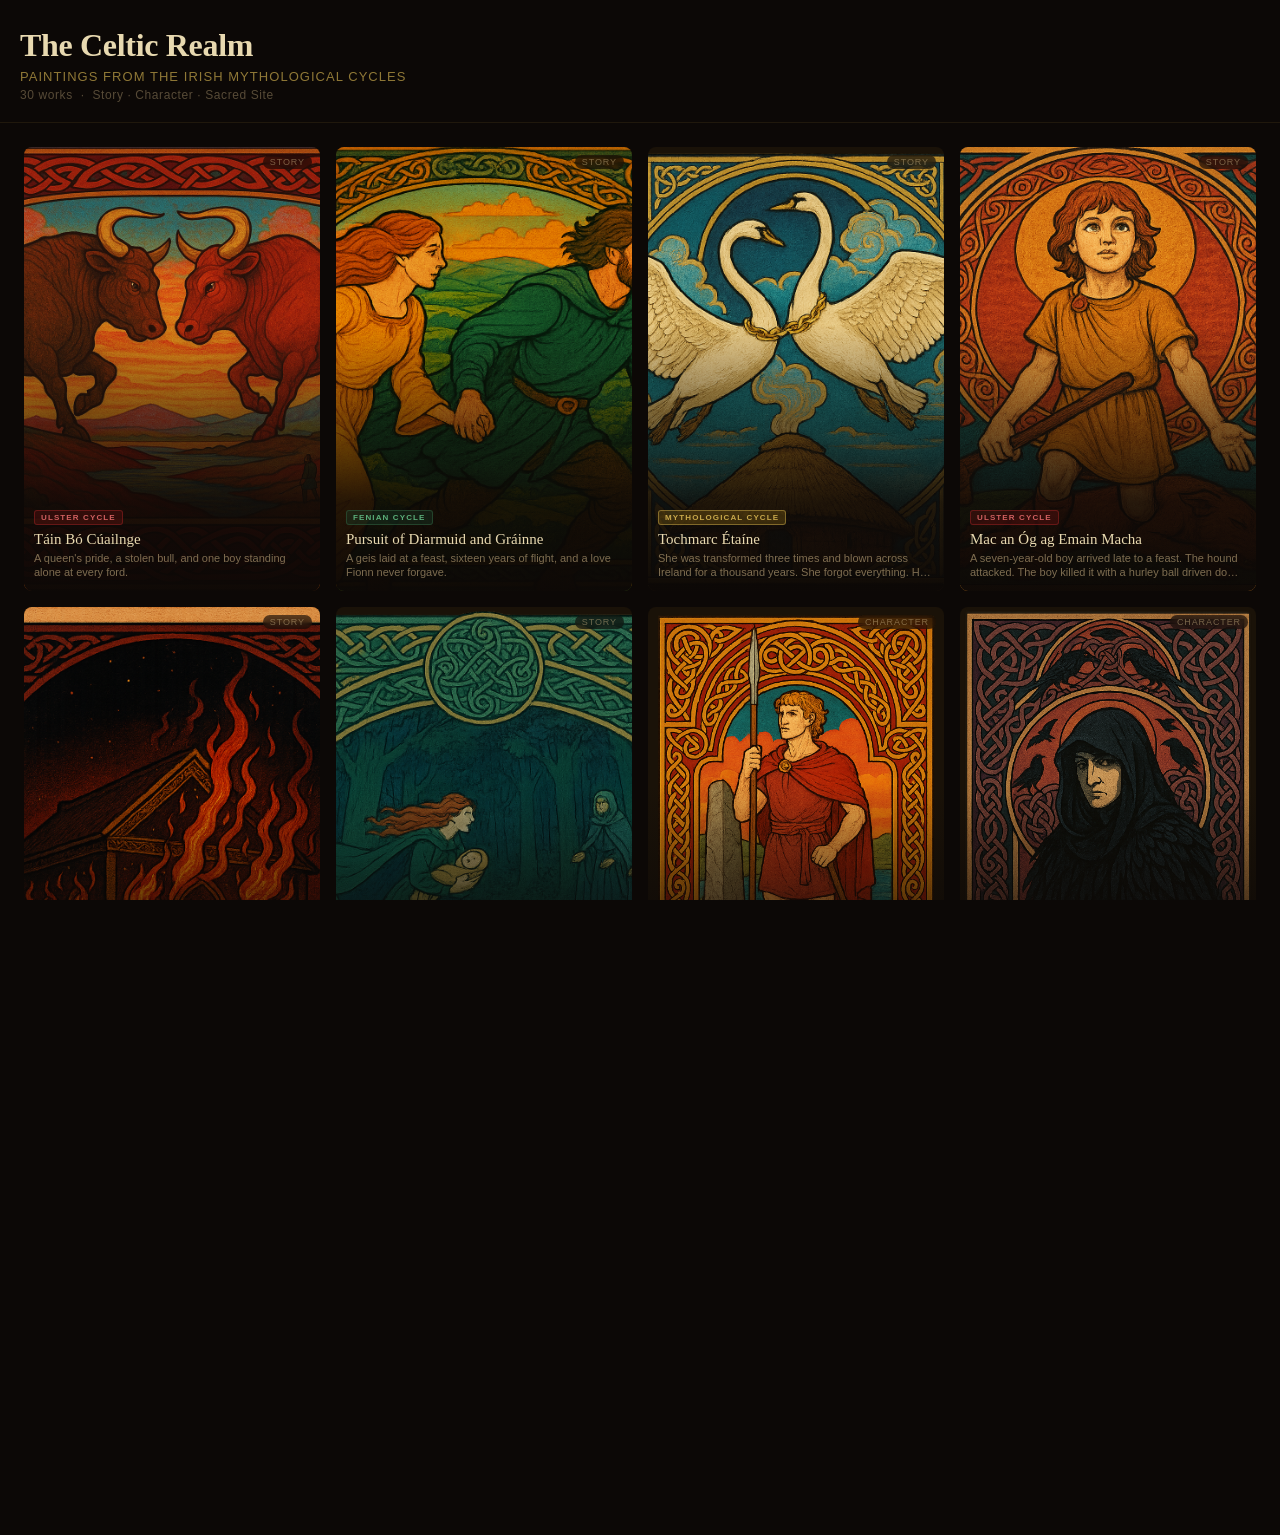
==== commit 6dc4aa9b: "feat(celtic-realm): replace app with standalone portfolio gallery Self-contained art browser: 30 pie" ====
--- a/celtic-realm/index.html
+++ b/celtic-realm/index.html
@@ -1,214 +1,359 @@
 <!doctype html>
 <html lang="en">
-  <head>
-    <meta charset="utf-8" />
-    <meta name="viewport" content="width=device-width, initial-scale=1, viewport-fit=cover" />
-    <title>Living Atlas of Irish Mythology</title>
-    <meta name="description" content="An interactive atlas of Ireland's three great mythology cycles — places, people, and stories mapped and explored." />
-    <script type="module" crossorigin src="/celtic-realm/assets/index-CfCW4DPt.js"></script>
-    <link rel="stylesheet" crossorigin href="/celtic-realm/assets/index-DPdn7GD7.css">
-  </head>
-  <body>
-    <div id="app">
-
-      <!-- ═══ Gallery Screen ════════════════════════════════════════════════ -->
-      <div id="gallery-screen" role="region" aria-label="Artwork gallery">
-        <img id="gallery-img-a" class="gallery-img" alt="" />
-        <img id="gallery-img-b" class="gallery-img" alt="" />
-        <div class="gallery-vignette"></div>
-        <button class="gallery-nav gallery-prev" id="gallery-prev" aria-label="Previous painting">&#8249;</button>
-        <button class="gallery-nav gallery-next" id="gallery-next" aria-label="Next painting">&#8250;</button>
-        <div class="gallery-caption">
-          <span class="gallery-cycle-badge" id="gallery-cycle"></span>
-          <h2 class="gallery-title" id="gallery-title"></h2>
-          <p class="gallery-subtitle" id="gallery-sub"></p>
-          <p class="gallery-hook" id="gallery-hook"></p>
-          <div class="gallery-footer">
-            <span class="gallery-counter" id="gallery-counter"></span>
-            <button class="gallery-enter-btn" id="gallery-enter">Enter Atlas &#8594;</button>
-          </div>
-        </div>
-      </div>
-
-      <!-- ═══ Header ══════════════════════════════════════════════════════ -->
-      <header id="atlas-header">
-        <div class="header-brand">
-          <h1 class="atlas-title">Living Atlas of Irish Mythology</h1>
-          <p class="atlas-sub">Three cycles · fifty places · one island</p>
-        </div>
-        <nav class="layer-nav" aria-label="Mythology cycle layers">
-          <button class="layer-toggle is-active" data-layer="mythological" aria-pressed="true">
-            <span class="toggle-pip"></span>
-            <span class="toggle-names">
-              <span class="toggle-label">Mythological</span>
-              <span class="toggle-sub">The God-Age</span>
-            </span>
-          </button>
-          <button class="cycle-info-btn" data-cycle="mythological" aria-label="About the Mythological Cycle" title="About this cycle">ℹ</button>
-          <button class="layer-toggle is-active" data-layer="ulster" aria-pressed="true">
-            <span class="toggle-pip"></span>
-            <span class="toggle-names">
-              <span class="toggle-label">Ulster Cycle</span>
-              <span class="toggle-sub">Age of Heroes</span>
-            </span>
-          </button>
-          <button class="cycle-info-btn" data-cycle="ulster" aria-label="About the Ulster Cycle" title="About this cycle">ℹ</button>
-          <button class="layer-toggle is-active" data-layer="fenian" aria-pressed="true">
-            <span class="toggle-pip"></span>
-            <span class="toggle-names">
-              <span class="toggle-label">Fenian Cycle</span>
-              <span class="toggle-sub">The Fianna</span>
-            </span>
-          </button>
-          <button class="cycle-info-btn" data-cycle="fenian" aria-label="About the Fenian Cycle" title="About this cycle">ℹ</button>
-          <button class="layer-toggle tain-toggle" id="tain-toggle" data-layer="tain" aria-pressed="false">
-            <span class="toggle-pip tain-pip"></span>
-            <span class="toggle-names">
-              <span class="toggle-label">Táin Route</span>
-              <span class="toggle-sub">Interpretive</span>
-            </span>
-          </button>
-          <button class="layer-toggle arch-toggle" id="arch-toggle" aria-pressed="false">
-            <span class="toggle-pip arch-pip"></span>
-            <span class="toggle-names">
-              <span class="toggle-label">Archaeology</span>
-              <span class="toggle-sub">785 confirmed sites</span>
-            </span>
-          </button>
-        </nav>
-        <button id="stories-btn" aria-label="Open story browser" title="Stories">
-          <span class="stories-btn-icon">◎</span>
-          <span class="stories-btn-label">Stories</span>
-        </button>
-        <button id="home-btn" aria-label="Reset to Ireland view" title="Home">⌂</button>
-        <div class="bm-switcher" aria-label="Base map style">
-          <button class="bm-btn is-active" data-bm="terrain" title="Terrain">⛰</button>
-          <button class="bm-btn" data-bm="satellite" title="Satellite">🛰</button>
-          <button class="bm-btn" data-bm="classic" title="Classic">🗺</button>
-          <button class="bm-btn bm-osi" data-bm="osi" title="OSi — Ordnance Survey Ireland" id="bm-osi-btn">🇮🇪</button>
-        </div>
-      </header>
-
-      <!-- ═══ Map ═════════════════════════════════════════════════════════ -->
-      <main id="map-container">
-        <div id="map" aria-label="Interactive map of Irish mythology locations"></div>
-      </main>
-
-      <!-- ═══ Detail panel ════════════════════════════════════════════════ -->
-      <aside id="detail-panel" aria-label="Location detail" aria-hidden="true">
-        <button id="panel-close" aria-label="Close detail panel">✕</button>
-        <div id="panel-content"></div>
-      </aside>
-
-      <!-- ═══ Legend ══════════════════════════════════════════════════════ -->
-      <div id="atlas-legend" aria-label="Map legend">
-        <div class="legend-row">
-          <span class="legend-dot myth-dot"></span><span class="legend-text">Mythological Cycle</span>
-        </div>
-        <div class="legend-row">
-          <span class="legend-dot ulster-dot"></span><span class="legend-text">Ulster Cycle</span>
-        </div>
-        <div class="legend-row">
-          <span class="legend-dot fenian-dot"></span><span class="legend-text">Fenian Cycle</span>
-        </div>
-        <div class="legend-row">
-          <span class="legend-dash tain-dash"></span><span class="legend-text">Táin Route</span>
-        </div>
-        <div class="legend-types">
-          <span class="legend-type-row"><span class="legend-sym">◉</span> Location</span>
-          <span class="legend-type-row"><span class="legend-sym">◎</span> Person</span>
-          <span class="legend-type-row"><span class="legend-sym">❊</span> Group</span>
-          <span class="legend-type-row"><span class="legend-sym">◆</span> Event</span>
-          <span class="legend-type-row"><span class="legend-sym">◈</span> Story</span>
-        </div>
-      </div>
-
-      <!-- ═══ Accuracy notice ═════════════════════════════════════════════ -->
-      <div id="accuracy-note">
-        <strong>HIGH</strong> = archaeologically or textually confirmed ·
-        <strong>MEDIUM</strong> = traditional identification ·
-        <strong>LOW</strong> = mythological placement only
-      </div>
-
-
-      <!-- ═══ Stories drawer ═══════════════════════════════════════════════ -->
-      <div id="stories-drawer" aria-hidden="true" role="dialog" aria-label="Story browser">
-        <div class="stories-drawer-backdrop"></div>
-        <aside class="stories-drawer-panel">
-          <div class="stories-drawer-header">
-            <div>
-              <h2 class="stories-drawer-title">Stories of Ireland</h2>
-              <p class="stories-drawer-sub">Choose a story — the map will guide you</p>
-            </div>
-            <button id="stories-drawer-close" aria-label="Close story browser">✕</button>
-          </div>
-          <div id="stories-list" class="stories-list"></div>
-        </aside>
-      </div>
-
-      <!-- ═══ Floating story panel (draggable, active during story mode) ══ -->
-      <div id="story-float" aria-live="polite" aria-label="Story mode panel">
-        <div class="sf-handle" id="story-float-handle">
-          <span class="sf-grip" title="Drag to move">⠿</span>
-          <div class="sf-meta">
-            <span id="sf-story-title" class="sf-story-title"></span>
-            <span id="sf-beat-count"  class="sf-beat-count"></span>
-          </div>
-          <button id="sf-exit" class="sf-exit-btn" aria-label="Exit story mode">✕</button>
-        </div>
-        <div class="sf-body">
-          <h3 id="sf-beat-title" class="sf-beat-title"></h3>
-          <p class="sf-beat-scene"></p>
-          <div class="sf-char-section"></div>
-          <p  id="sf-beat-text"  class="sf-beat-text"></p>
-        </div>
-        <div class="sf-footer">
-          <button id="sf-prev" class="sf-nav-btn" aria-label="Previous beat">← Prev</button>
-          <div class="sf-progress-dots"></div>
-          <button id="sf-next" class="sf-nav-btn sf-nav-next" aria-label="Next beat">Next →</button>
-        </div>
-      </div>
-
-      <!-- ═══ Cycle info modal ══════════════════════════════════════════════ -->
-      <div id="cycle-modal" aria-hidden="true" role="dialog">
-        <div class="cycle-modal-backdrop"></div>
-        <div class="cycle-modal-card">
-          <button class="cycle-modal-close" aria-label="Close">✕</button>
-          <div id="cycle-modal-content"></div>
-        </div>
-      </div>
-
-      <!-- ═══ Character modal ═════════════════════════════════════════════════ -->
-      <div id="char-modal" aria-hidden="true" role="dialog" aria-label="Character detail">
-        <div class="char-modal-backdrop"></div>
-        <div class="char-modal-card">
-          <button id="char-modal-close" class="char-modal-close" aria-label="Close character panel">✕</button>
-          <div id="char-modal-content" class="char-modal-content"></div>
-        </div>
-      </div>
-
-      <!-- ═══ Archaeology panel ══════════════════════════════════════════════ -->
-      <aside id="arch-panel" aria-label="Archaeology site detail" aria-hidden="true">
-        <button id="arch-panel-close" aria-label="Close">✕</button>
-        <div id="arch-panel-content"></div>
-      </aside>
-
-      <!-- ═══ 3D Flythrough overlay ════════════════════════════════════════ -->
-      <div id="flythrough-overlay" aria-hidden="true">
-        <div id="ft3d-container"></div>
-        <div id="ft3d-loading">
-          <div class="ft3d-spinner"></div>
-          <p>Flying to <strong id="ft3d-place-name"></strong></p>
-        </div>
-        <div id="ft3d-hud">
-          <span id="ft3d-loc-label"></span>
-          <div id="ft3d-hud-right">
-            <span class="ft3d-hint">ESC to exit</span>
-            <button id="exit-3d">Exit 3D ↙</button>
-          </div>
-        </div>
-      </div>
-
-    </div>
-  </body>
-</html>
+<head>
+<meta charset="utf-8"/>
+<meta name="viewport" content="width=device-width, initial-scale=1, viewport-fit=cover"/>
+<title>The Celtic Realm — Paintings from the Irish Mythological Cycles</title>
+<style>
+*,*::before,*::after{box-sizing:border-box;margin:0;padding:0}
+:root{
+  --ink:#0C0806;--parchment:#E8D9B0;--gold:#C8A84B;--gold-dim:rgba(200,168,75,.15);
+  --myth:#C8A84B;--myth-bg:rgba(139,105,20,.35);--myth-bd:rgba(200,168,75,.5);
+  --ulster:#D06060;--ulster-bg:rgba(92,15,15,.4);--ulster-bd:rgba(139,32,32,.6);
+  --fenian:#5BAF7A;--fenian-bg:rgba(26,61,40,.4);--fenian-bd:rgba(45,90,61,.6);
+  --serif:Georgia,'Palatino Linotype',serif;
+  --sans:-apple-system,'Helvetica Neue',Arial,sans-serif;
+  --radius:8px;
+}
+html,body{height:100%;background:var(--ink);color:var(--parchment);font-family:var(--sans);overflow-x:hidden}
+a{color:inherit}
+button{font-family:inherit;cursor:pointer;border:none;background:none;color:inherit}
+
+/* ── Header ── */
+.site-header{
+  padding:28px 20px 20px;
+  border-bottom:1px solid rgba(200,168,75,.1);
+  max-width:1400px;margin:0 auto;
+}
+.site-title{
+  font-family:var(--serif);font-size:clamp(20px,4vw,32px);
+  font-weight:600;color:var(--parchment);letter-spacing:-.01em;line-height:1.1;
+  margin-bottom:6px;
+}
+.site-sub{
+  font-size:13px;color:rgba(200,168,75,.7);
+  letter-spacing:.08em;text-transform:uppercase;
+}
+.site-count{
+  margin-top:4px;font-size:12px;color:rgba(200,175,130,.4);letter-spacing:.05em;
+}
+
+/* ── Grid ── */
+.gallery-grid{
+  display:grid;
+  grid-template-columns:repeat(2,1fr);
+  gap:10px;padding:16px;
+  max-width:1400px;margin:0 auto;
+}
+@media(min-width:600px){
+  .gallery-grid{grid-template-columns:repeat(3,1fr);gap:14px;padding:20px}
+}
+@media(min-width:900px){
+  .gallery-grid{grid-template-columns:repeat(4,1fr);gap:16px;padding:24px}
+}
+@media(min-width:1300px){
+  .gallery-grid{grid-template-columns:repeat(5,1fr)}
+}
+
+/* ── Card ── */
+.card{
+  position:relative;aspect-ratio:2/3;border-radius:var(--radius);
+  overflow:hidden;cursor:pointer;background:#1A1208;
+  transition:transform .2s,box-shadow .2s;
+  -webkit-tap-highlight-color:transparent;
+}
+.card:hover{transform:translateY(-3px);box-shadow:0 12px 40px rgba(0,0,0,.6)}
+.card-img{
+  width:100%;height:100%;object-fit:cover;object-position:center top;
+  display:block;transition:transform .4s;
+}
+.card:hover .card-img{transform:scale(1.04)}
+.card-overlay{
+  position:absolute;inset:0;
+  background:linear-gradient(transparent 40%,rgba(12,8,6,.88) 80%,rgba(12,8,6,.98) 100%);
+  pointer-events:none;
+}
+.card-caption{
+  position:absolute;bottom:0;left:0;right:0;padding:10px 10px 12px;
+}
+.card-badge{
+  display:inline-block;font-size:8px;font-weight:700;letter-spacing:.14em;
+  text-transform:uppercase;padding:2px 6px;border-radius:3px;
+  margin-bottom:5px;
+}
+.card-badge[data-cycle=mythological]{background:var(--myth-bg);color:var(--myth);border:1px solid var(--myth-bd)}
+.card-badge[data-cycle=ulster]{background:var(--ulster-bg);color:var(--ulster);border:1px solid var(--ulster-bd)}
+.card-badge[data-cycle=fenian]{background:var(--fenian-bg);color:var(--fenian);border:1px solid var(--fenian-bd)}
+.card-title{
+  font-family:var(--serif);font-size:clamp(12px,1.8vw,15px);
+  color:var(--parchment);line-height:1.2;margin-bottom:3px;
+}
+.card-hook{
+  font-size:clamp(9px,1.3vw,11px);color:rgba(200,175,130,.6);
+  line-height:1.3;display:-webkit-box;-webkit-line-clamp:2;
+  -webkit-box-orient:vertical;overflow:hidden;
+}
+.card-type-tag{
+  position:absolute;top:8px;right:8px;
+  font-size:9px;letter-spacing:.1em;text-transform:uppercase;
+  padding:2px 7px;border-radius:10px;
+  background:rgba(12,8,6,.6);color:rgba(200,175,130,.5);
+  backdrop-filter:blur(4px);
+}
+
+/* ── Lightbox ── */
+#lightbox{
+  position:fixed;inset:0;z-index:1000;
+  background:var(--ink);
+  display:flex;flex-direction:column;
+  opacity:0;pointer-events:none;
+  transition:opacity .3s;
+  overflow:hidden;
+}
+#lightbox.is-open{opacity:1;pointer-events:auto}
+
+.lb-art{
+  position:relative;flex:0 0 46vh;
+  background:#0a0704;overflow:hidden;
+}
+@media(min-width:768px) and (orientation:landscape){
+  #lightbox{flex-direction:row}
+  .lb-art{flex:0 0 48%;height:100%}
+  .lb-scroll{flex:1;height:100%;overflow-y:auto}
+}
+.lb-img{
+  width:100%;height:100%;object-fit:cover;object-position:center top;display:block;
+  transition:opacity .35s;
+}
+.lb-art-vignette{
+  position:absolute;inset:0;
+  background:linear-gradient(transparent 60%,var(--ink) 100%);
+  pointer-events:none;
+}
+.lb-close{
+  position:absolute;top:12px;right:12px;z-index:10;
+  width:36px;height:36px;border-radius:50%;
+  background:rgba(12,8,6,.7);color:var(--parchment);
+  font-size:18px;display:flex;align-items:center;justify-content:center;
+  backdrop-filter:blur(6px);
+  transition:background .2s;
+}
+.lb-close:hover{background:rgba(12,8,6,.95)}
+
+/* Art prev/next — on the art portion */
+.lb-art-nav{
+  position:absolute;top:50%;transform:translateY(-50%);z-index:5;
+  font-size:28px;color:rgba(255,255,255,.45);
+  padding:16px 12px;
+  transition:color .2s;
+  -webkit-tap-highlight-color:transparent;
+}
+.lb-art-nav:hover{color:rgba(255,255,255,.9)}
+.lb-art-prev{left:0}
+.lb-art-next{right:0}
+
+/* ── Lightbox scroll panel ── */
+.lb-scroll{
+  flex:1;overflow-y:auto;padding:20px 24px 80px;
+  -webkit-overflow-scrolling:touch;
+}
+.lb-badge{
+  display:inline-flex;align-items:center;gap:6px;
+  font-size:10px;font-weight:700;letter-spacing:.14em;
+  text-transform:uppercase;padding:3px 10px;border-radius:4px;
+  margin-bottom:14px;
+}
+.lb-badge[data-cycle=mythological]{background:var(--myth-bg);color:var(--myth);border:1px solid var(--myth-bd)}
+.lb-badge[data-cycle=ulster]{background:var(--ulster-bg);color:var(--ulster);border:1px solid var(--ulster-bd)}
+.lb-badge[data-cycle=fenian]{background:var(--fenian-bg);color:var(--fenian);border:1px solid var(--fenian-bd)}
+.lb-type-dot{
+  font-size:9px;letter-spacing:.1em;text-transform:uppercase;
+  color:rgba(200,175,130,.4);font-weight:400;
+}
+
+.lb-title{
+  font-family:var(--serif);font-size:clamp(22px,4vw,34px);
+  color:var(--parchment);line-height:1.15;margin-bottom:6px;
+}
+.lb-sub{
+  font-family:var(--serif);font-style:italic;
+  font-size:clamp(14px,2vw,18px);
+  color:var(--gold);margin-bottom:14px;
+}
+.lb-hook{
+  font-size:clamp(13px,1.8vw,15px);
+  color:rgba(220,200,160,.8);font-style:italic;
+  line-height:1.5;margin-bottom:18px;
+  padding-bottom:18px;
+  border-bottom:1px solid rgba(200,168,75,.1);
+}
+.lb-body{
+  font-size:clamp(14px,1.8vw,16px);
+  color:rgba(200,175,130,.75);line-height:1.75;
+}
+
+/* ── Bottom nav bar ── */
+.lb-nav{
+  position:fixed;bottom:0;left:0;right:0;
+  height:60px;display:flex;align-items:center;
+  justify-content:space-between;padding:0 20px;
+  background:rgba(12,8,6,.97);
+  border-top:1px solid rgba(200,168,75,.08);
+  z-index:1001;
+}
+@media(min-width:768px) and (orientation:landscape){
+  .lb-nav{position:sticky;bottom:0;margin-top:auto}
+}
+.lb-nav-btn{
+  font-size:14px;color:rgba(200,175,130,.6);
+  padding:8px 16px;border-radius:6px;
+  border:1px solid rgba(200,168,75,.15);
+  transition:color .2s,border-color .2s;
+  -webkit-tap-highlight-color:transparent;
+}
+.lb-nav-btn:hover{color:var(--parchment);border-color:rgba(200,168,75,.4)}
+.lb-counter{font-size:12px;color:rgba(200,175,130,.35);letter-spacing:.1em}
+
+/* Transitions */
+.lb-img.fading{opacity:0}
+</style>
+</head>
+<body>
+
+<header class="site-header">
+  <h1 class="site-title">The Celtic Realm</h1>
+  <p class="site-sub">Paintings from the Irish Mythological Cycles</p>
+  <p class="site-count">30 works &nbsp;·&nbsp; Story &middot; Character &middot; Sacred Site</p>
+</header>
+
+<main class="gallery-grid" id="grid" role="list" aria-label="Gallery of paintings"></main>
+
+<!-- Lightbox -->
+<div id="lightbox" role="dialog" aria-modal="true" aria-label="Artwork detail" aria-hidden="true">
+  <div class="lb-art">
+    <button class="lb-close" id="lb-close" aria-label="Close">&#x2715;</button>
+    <button class="lb-art-nav lb-art-prev" id="lb-prev" aria-label="Previous">&#8249;</button>
+    <button class="lb-art-nav lb-art-next" id="lb-next" aria-label="Next">&#8250;</button>
+    <img class="lb-img" id="lb-img" alt="" loading="eager"/>
+    <div class="lb-art-vignette"></div>
+  </div>
+  <div class="lb-scroll" id="lb-scroll">
+    <span class="lb-badge" id="lb-badge" data-cycle=""></span>
+    <h2 class="lb-title" id="lb-title"></h2>
+    <p  class="lb-sub"   id="lb-sub"></p>
+    <p  class="lb-hook"  id="lb-hook"></p>
+    <p  class="lb-body"  id="lb-body"></p>
+    <div style="height:20px"></div>
+  </div>
+  <nav class="lb-nav">
+    <button class="lb-nav-btn" id="lb-nav-prev">&#8592; Prev</button>
+    <span class="lb-counter" id="lb-counter"></span>
+    <button class="lb-nav-btn" id="lb-nav-next">Next &#8594;</button>
+  </nav>
+</div>
+
+<script>
+const PIECES = [{"type": "story", "img": "assets/stories/tain-bo-cuailnge.png", "cycle": "ulster", "cycleLabel": "Ulster Cycle", "title": "Táin Bó Cúailnge", "sub": "The Cattle Raid of Cooley", "hook": "A queen's pride, a stolen bull, and one boy standing alone at every ford.", "body": "The Táin is Ireland's great national epic — its Iliad. It begins in a bed in Connacht and ends in a catastrophic battle between two bulls, as the armies of four provinces pour across Ulster's border and one seventeen-year-old holds them at every ford. The war is started by a queen's pride but sustained by something larger: the gap between Ulster's old heroic code and the political world driving Medb's ambition. Cú Chulainn's combats at the fords become the heart of the story — each opponent someone with a history, each fight a small tragedy. The greatest is Ferdia, his foster-brother, whom he must kill despite every reluctance. When Ulster finally wakes from Macha's curse and the main battle comes, it is almost anticlimactic. The real story has already been told at the river crossings. The epic ends not with a triumphant king but with two great bulls destroying each other across the landscape of Ireland, the pieces of one scattered from Connacht to Leinster in a geography of ruin."}, {"type": "story", "img": "assets/stories/children-of-lir.png", "cycle": "mythological", "cycleLabel": "Mythological Cycle", "title": "Children of Lir", "sub": "Oidheadh Chlainne Lir", "hook": "Nine hundred years as swans — the most beautiful and most sorrowful story in Ireland.", "body": "The longest of the Three Sorrows of Storytelling, Children of Lir is a meditation on endurance. Nine hundred years is not a metaphor — the story insists on the literal number, on what it means to hold together across centuries. The central image of Fionnuala sheltering her brothers under her wings through winter storms on the Sea of Moyle is one of the most powerful in all Irish literature. What makes the story distinctly Irish is its ending: the children die immediately upon their transformation back to human form. There is no recovery. The Christian era that Mochaomhóg represents offers baptism but not restoration. The old world and its magic simply end. Fionnuala holds her brothers in death as she held them in every storm — Mochaomhóg buries them standing, her arms still around them. The image of the four swans singing on Lough Derravaragh — music so beautiful that all grief ceased while it lasted — stands against the centuries of cold that follow."}, {"type": "story", "img": "assets/stories/deirdre.png", "cycle": "ulster", "cycleLabel": "Ulster Cycle", "title": "Deirdre of the Sorrows", "sub": "Longes mac nUislenn", "hook": "A king's obsession, a forbidden love, and a beauty prophesied to destroy Ulster.", "body": "Deirdre is the most psychologically direct of the Three Sorrows. The tragedy is not supernatural — it is a king's refusal to accept that he cannot have what he wants. Conchobar does not change across the entire story: he claims Deirdre at birth because she is beautiful, and he destroys the sons of Uisneach at the end for exactly the same reason. The prophecy exists not to make the tragedy inevitable but to make it pointed — he had been warned, and he chose his obsession anyway. Deirdre's repeated warnings to Naoise — she dreams treachery, she begs him not to trust the king's amnesty — are not the ominous premonitions of myth but the practical intelligence of a woman who knows Conchobar better than her husband does. Her silence after Naoise's death, her refusal to look at the king, her refusal to smile for a year: these are the only forms of resistance left to her. The yew trees growing from two graves, their branches entwined across a churchyard — the story's final image — are its mercy: the lovers were not separated by death."}, {"type": "story", "img": "assets/stories/pursuit-of-diarmuid.png", "cycle": "fenian", "cycleLabel": "Fenian Cycle", "title": "Pursuit of Diarmuid and Gráinne", "sub": "Tóraíocht Dhiarmada agus Ghráinne", "hook": "A geis laid at a feast, sixteen years of flight, and a love Fionn never forgave.", "body": "The Pursuit is the longest continuous narrative in the Fenian Cycle. What begins as a romantic adventure — a young woman escaping an unwanted marriage with a reckless geis at a feast — gradually reveals itself as a tragedy of honour, loyalty, and the limits of greatness. Diarmuid never stops being admirable, which is what makes his end so bitter. Fionn, who begins the story as a great man, ends it as a small one: a hero who possessed the power to heal his old enemy at the cost of nothing, and chose not to exercise it, twice. The hundreds of 'beds of Diarmuid and Gráinne' across Ireland — standing stones and megalithic monuments that tradition assigns to their campsites during sixteen years of flight — make this one of the most landscape-mapped stories in Irish mythology. Gráinne, who placed the geis in a moment of wilfulness, becomes something else entirely by the end: a widow who has outlived the man who pursued her and the man she chose, and who must carry the knowledge of how both stories ended."}, {"type": "story", "img": "assets/stories/oisin.png", "cycle": "fenian", "cycleLabel": "Fenian Cycle", "title": "Oisín in Tír na nÓg", "sub": "Laoi Oisín ar Thír na nÓg", "hook": "He rode west into the sea with a goddess — and returned to find three centuries had passed.", "body": "The Oisín story is Ireland's most explicit meditation on time and loss. What Oisín experiences when he returns to Ireland is not merely grief for absent friends — it is the specific horror of discovering that your entire world has been sealed off while you were elsewhere. The Fianna were real to him an hour ago. The Fall functions as a kind of reverse baptism: the moment his feet touch Irish soil, all the centuries he avoided rush through his body at once. The white horse, gone before anyone can catch it, carries with it the last door back. The frame story — Oisín as an ancient man recounting the vanished world to a young Christian monk — gives the myth its particular resonance. Patrick is not hostile; he is genuinely moved. But Oisín is describing a world Patrick cannot verify, a world that left no monuments except the stories themselves. Each story Oisín tells Patrick is an act of preservation — and everything he describes was already three hundred years old."}, {"type": "story", "img": "assets/stories/salmon-of-knowledge.png", "cycle": "fenian", "cycleLabel": "Fenian Cycle", "title": "Salmon of Knowledge", "sub": "Bradán Feasa", "hook": "A fish ate the hazelnuts of all wisdom. A boy burned his thumb on its skin. Ireland gained its greatest hero.", "body": "The Salmon of Knowledge is simultaneously the simplest and the strangest story here. It operates on a premise familiar from folklore everywhere — the hero who is forbidden to taste something and accidentally does — but gives it an unexpected twist: Finnegas, the man who spent seven years in patient preparation and was destined to receive the knowledge, immediately understands that it is gone, that it belongs to the boy now, and simply gives him the rest of the fish. There is no bitterness in Finnegas. The scene between them — a teacher who recognises that his student has already surpassed him and hands over what he has — is one of the most graceful moments in Irish mythology. The Well of Segais as the mythological source of the River Boyne, the nine hazel trees of wisdom dropping their nuts into the water each year, is a cosmology that appears in other early Irish texts. The Boyne is a real river running through County Meath. Fionn's thumb becomes his lifelong instrument of prophetic knowledge — whenever he needs to perceive a hidden truth, he presses his thumb to his cheek, returning to the instant the salmon's skin burned him on the banks of the river."}, {"type": "story", "img": "assets/stories/cath-maige-tuired.png", "cycle": "mythological", "cycleLabel": "Mythological Cycle", "title": "Cath Maige Tuired", "sub": "The Second Battle of Mag Tuired", "hook": "The gods of Ireland stood against the Fomorians. One man had to kill his own grandfather to win.", "body": "The Second Battle of Mag Tuired is the definitive conflict of the Mythological Cycle — a war between the Tuatha Dé Danann and the Fomorians that decides who will possess Ireland. It begins with a king who lost his arm, a tyrant who was beautiful but mean, a satire that raised blisters, and a young warrior who could master every art at once. It ends with Lugh sending a sling stone through the eye of Balor — his own grandfather — and the Fomorians driven from Ireland for good. Between those two points lies the full spectrum of Irish divine mythology: politics, jealousy, craft, prophecy, music, and the strange mercy of an ending where even Bres the tyrant is allowed to live if he teaches the conquerors how to plough."}, {"type": "story", "img": "assets/stories/tochmarc-etaine.png", "cycle": "mythological", "cycleLabel": "Mythological Cycle", "title": "Tochmarc Étaíne", "sub": "The Wooing of Étaín", "hook": "She was transformed three times and blown across Ireland for a thousand years. She forgot everything. He never did.", "body": "The Wooing of Étaín is one of the oldest love stories in European literature — a meditation on identity, memory, and desire that spans two lifetimes. Étaín was a woman of the Tuatha Dé Danann, won as a bride by Midir of Brí Léith. His first wife Fuamnach, consumed by jealousy, systematically unmade her through druidic transformation — first to a pool, then a worm, then a fly — and condemned her to a thousand years of wandering. Eventually she fell into a cup, was swallowed, and was reborn as a mortal woman with no memory of who she had been. She became queen of Ireland. When Midir finally found her, she had to choose between a man who remembered everything and a husband who could offer only the life she knew."}, {"type": "story", "img": "assets/stories/oidheadh-chlainne-tuireann.png", "cycle": "mythological", "cycleLabel": "Mythological Cycle", "title": "Oidheadh Chlainne Tuireann", "sub": "The Fate of the Children of Tuireann", "hook": "Three brothers killed Lugh's father. The blood-price Lugh set them would take them to the ends of the world — and they would pay every penny of it.", "body": "The Fate of the Children of Tuireann is the third of the Trí Truaighe na Scéalaíochta — the Three Sorrows of Storytelling. Three brothers, Brian, Iuchar, and Iucharba, murdered Lugh's father Cian on the Plain of Muirthemne. The eric fine — the blood compensation Lugh demanded — was a list of eight impossible treasures from the far ends of the world: the three apples of the Hesperides, the pig-skin of Tuis, the poisoned spear of Pisear, the chariot of Dobar, the seven pigs of Easal, and more. The brothers completed every quest. They returned to Ireland with all eight items, broken and dying. Lugh refused to give them the healing cauldron that could have saved them. They died on the shore."}, {"type": "story", "img": "assets/stories/voyage-of-bran.png", "cycle": "mythological", "cycleLabel": "Mythological Cycle", "title": "Immram Brain", "sub": "The Voyage of Bran mac Febal", "hook": "A woman came to his hall holding a silver branch of apple blossom. She sang of a land where there is no winter. He was gone by morning.", "body": "The Voyage of Bran is the oldest of the Irish immrama — the supernatural sea-voyage tradition that would eventually produce the Voyage of St Brendan. A woman appears in Bran's hall holding a silver apple branch that plays music, and sings of islands in the western ocean where there is no sickness, no death, no winter, and no grief. Bran sets out the next morning with twenty-seven men. He meets Manannán mac Lir on the sea — standing in his chariot across waves that Manannán walks as a flowering plain. He reaches the Otherworld islands. He returns to Ireland centuries later to find that no one knows his name. When one of his men leaps to shore, he crumbles to dust — he has been gone longer than he knew. Bran calls out his name and his story to the people on the shore, then turns his boat west. He is never seen in Ireland again."}, {"type": "story", "img": "assets/stories/naming-of-cu-chulainn.png", "cycle": "ulster", "cycleLabel": "Ulster Cycle", "title": "Mac an Óg ag Emain Macha", "sub": "The Boyhood Deeds — How Sétanta Became Cú Chulainn", "hook": "A seven-year-old boy arrived late to a feast. The hound attacked. The boy killed it with a hurley ball driven down its throat. Then he offered to replace it himself.", "body": "Before he was Cú Chulainn he was Sétanta — a small boy from Muirthemne who arrived at Emain Macha and immediately defeated every boy in the fort at every game they played. He was seven years old. His birth was mysterious: his mother Deichtine disappeared with Conchobar and fifty nobles chasing a flock of birds, sheltered in a house where a woman gave birth, and returned to Ulster with an infant whose real father, some said, was the god Lugh. The name Cú Chulainn — the Hound of Culann — came from a single moment of destruction and repair: a hound killed, a boy who offered himself as its replacement, and a name that would be spoken for two thousand years."}, {"type": "story", "img": "assets/stories/tochmarc-emire.png", "cycle": "ulster", "cycleLabel": "Ulster Cycle", "title": "Tochmarc Emire", "sub": "The Wooing of Emer — and the Training with Scáthach", "hook": "He wanted the only woman who was his equal. Her father sent him to the most dangerous place in the world to get rid of him. He came back better.", "body": "When Cú Chulainn decided to find a wife he wanted a woman who possessed all six gifts: beauty, voice, speech, needlework, wisdom, and chastity. He found Emer at Lusk, daughter of Forgall Manach, and she spoke to him in riddles and he answered each one. Her father, hearing of this, sent Cú Chulainn to train with Scáthach the warrior-woman on the Isle of Skye, confident he would not survive the journey. He crossed the Plain of Ill Luck, leaped the Bridge of Leaps, trained for a year under the hardest teacher alive, fought and defeated Scáthach's rival Aoife, and returned to Ireland with the gáe bolga — the lethal belly-spear — and the full knowledge of what he was. He killed Forgall's guards, took Emer, and married her."}, {"type": "story", "img": "assets/stories/fled-bricrenn.png", "cycle": "ulster", "cycleLabel": "Ulster Cycle", "title": "Fled Bricrenn", "sub": "Bricrú's Feast and the Champion's Portion", "hook": "Bricrú built a hall in Ulster specifically to destroy the peace. He promised the Champion's Portion to three men at once. Ulster nearly tore itself apart.", "body": "Fled Bricrenn is one of the most copied Ulster Cycle tales — a story about the one question Ulster kept refusing to answer: who is actually the greatest warrior? Bricrú of the Poison Tongue built a magnificent hall, invited the king and his champions, and privately promised the Champion's Portion — the prime cut of meat that went to the best man present — to three different warriors: Cú Chulainn, Conall Cernach, and Lóegaire Búadach. Each believed himself the rightful claimant. The resulting chaos required outside judges, three separate journeys, and a final supernatural test — the beheading game — that only Cú Chulainn had the courage to complete. The answer, when it came, was what everyone already knew."}, {"type": "story", "img": "assets/stories/aided-con-culainn.png", "cycle": "ulster", "cycleLabel": "Ulster Cycle", "title": "Aided Con Culainn", "sub": "The Death of Cú Chulainn", "hook": "The three spears were made. The prophecy said each would kill a king. They were aimed at the greatest king Ulster had ever known.", "body": "The death of Cú Chulainn was prophesied in fragments across his entire life: that he would be short-lived, that he would be destroyed by women's magic, that three spears forged by the children of Calatín would each kill a king. When Queen Medb finally assembled her coalition for the last campaign against Ulster, the prophecies converged. She sent the children of Calatín — trained in every dark art in the east — against Cú Chulainn's mind before his body. He rode out onto the plain knowing he was going to die, bound himself to a standing stone so he would die on his feet, and waited. He was dead before anyone dared approach him. A crow landing on his shoulder was the only signal."}, {"type": "story", "img": "assets/stories/togail-bruidne-da-derga.png", "cycle": "ulster", "cycleLabel": "Ulster Cycle", "title": "Togail Bruidne Dá Derga", "sub": "The Destruction of Da Derga's Hostel", "hook": "He was the best king Ireland ever had. He loved his foster-brothers too much to be a perfect king. Each act of mercy required breaking another sacred law. The hostel was waiting.", "body": "Togail Bruidne Dá Derga is one of the most archaic and formally perfect texts in early Irish literature. Conaire Mór was a High King of Ireland whose reign brought gold-age prosperity. At his inauguration he was given a set of sacred prohibitions — geasa — that bound his kingship to ritual perfection. His foster-brothers were exiled pirates. He could not turn them away. Each act of mercy toward them required breaking one more geis. By the time his road brought him to Da Derga's Hostel on the Dodder river south of Dublin, every prohibition had been violated. The raiders knew where he was. Mac Cécht fought through the night and journeyed across a magically dried-up Ireland for water to bring a dying king — and arrived too late."}, {"type": "story", "img": "assets/stories/battle-of-ventry.png", "cycle": "fenian", "cycleLabel": "Fenian Cycle", "title": "Cath Finntrágha", "sub": "The Battle of Ventry Harbour", "hook": "The King of the World came to Ireland with the greatest fleet ever assembled. The Fianna stood alone at the waterline for a year.", "body": "The Battle of Ventry is the great defensive epic of the Fenian Cycle — a year-long siege structured as a sequence of single combats between individual Fenian warriors and the champions of Daire Donn's invading host. Daire Donn, the King of the World, landed at Ventry Harbour on the Dingle Peninsula with an army drawn from every nation that acknowledged him. Fionn mac Cumhaill led the Fianna against them on the shore. Each day brought new champions from the fleet; each day a Fenian warrior killed them. The battle lasted a year. Daire Donn himself was killed by Goll mac Morna — the old enmity set aside for Ireland's survival. The fleet was driven into the sea."}, {"type": "story", "img": "assets/stories/battle-of-gabhair.png", "cycle": "fenian", "cycleLabel": "Fenian Cycle", "title": "Cath Gabhra", "sub": "The Battle of Gabhair — End of the Fianna", "hook": "The High King decided the Fianna had grown too powerful. Oscar killed the king. The king killed Oscar. The Fianna never recovered.", "body": "The Battle of Gabhair is the end of the Fenian Cycle as a living institution. Cairbre Lifeachair, High King of Ireland, demanded a tribute that the Fianna had never previously been required to pay — a deliberate provocation, because Fionn mac Cumhaill had become too powerful and too autonomous to be handled any other way. Fionn refused. Cairbre declared war. At the Hill of Gabhair near Dublin, the two forces met. Oscar mac Oisín — the greatest individual warrior the Fianna had ever produced — fought his way through to Cairbre and killed him. Cairbre's spear had already mortally wounded Oscar before he fell. Fionn held Oscar as he died. Oisín watched his son die before him. The Fianna staggered away from Gabhair a fraction of what it had been, and never fully rebuilt."}, {"type": "story", "img": "assets/stories/birth-of-fionn.png", "cycle": "fenian", "cycleLabel": "Fenian Cycle", "title": "Mac Cumhaill ag Teacht", "sub": "The Death of Cumhall and the Birth of Fionn", "hook": "His father was killed before he was born. His name was kept secret for years. Ireland's greatest hero began as a child hiding in the forest, raised by two women who were not his mother.", "body": "Before there was a Fianna led by Fionn mac Cumhaill, there was a Fianna led by Cumhall mac Trénmhóir — and Cumhall was killed by Goll mac Morna at the Battle of Cnucha because he had taken the druid's daughter Muirenn without permission. She was already pregnant when Cumhall died. The child — called Deimne at first, to hide him — was given to two women in the wilderness: Bodhmall the druidess and Liath Luachra the warrior. They raised him in the Slieve Bloom mountains, teaching him to hunt, to move unseen, to survive. They kept him alive long enough for him to become what the prophecy said he would be."}, {"type": "character", "img": "assets/characters/medb.png", "cycle": "ulster", "cycleLabel": "Ulster Cycle", "title": "Medb", "sub": "Queen of Connacht", "hook": "The proud queen whose refusal to be lesser than her husband ignites the war.", "body": "Medb rules Connacht in her own right — a queen before she was a wife. Her defining quality is an absolute refusal to accept inferiority. When the pillow-talk contest reveals that Ailill possesses the White-Horned Bull and she does not, she experiences it not as envy but as a breach of equality. The war she launches to acquire the Brown Bull of Cooley is, in her framing, an act of justice. She negotiates, threatens, bribes, and campaigns throughout the Táin with cold strategic intelligence. Scholarly opinion is divided on whether Medb began as a sovereignty goddess — the land personified, whom a king must ritually wed — or was always a fully-realised literary character."}, {"type": "character", "img": "assets/characters/cu-chulainn.png", "cycle": "ulster", "cycleLabel": "Ulster Cycle", "title": "Cú Chulainn", "sub": "Champion of Ulster", "hook": "The boy champion who alone holds the Ulster ford against the armies of four provinces.", "body": "Cú Chulainn was born Sétanta, son of the god Lugh and the mortal Deichtine. He earned his name by killing the hound of the smith Culann and pledging to serve as guard-dog in its place. He trained under the warrior-woman Scáthach in Scotland. In the Táin, he is seventeen years old, immune to the curse that prostrates Ulster's warriors by virtue of his divine parentage, and must hold the Ulster border alone — fighting single combats at every ford while the province recovers. His most famous single combat is with his foster-brother Ferdia, three days of battle that he wins, and which breaks him."}, {"type": "character", "img": "assets/characters/ferdia.png", "cycle": "ulster", "cycleLabel": "Ulster Cycle", "title": "Ferdia", "sub": "Champion of Connacht", "hook": "Cú Chulainn's foster-brother, pressed by Medb to fight the one man he cannot kill.", "body": "Ferdia's episode is the emotional and moral climax of the Táin — more devastating than any battle. He and Cú Chulainn trained together, fought side by side, and loved each other as brothers. When Medb exhausts her ability to bribe him, she threatens his honour and reputation. Each evening of the three-day combat, the two men dress each other's wounds, share food and medicine, and sleep beside the same fire. On the fourth morning Cú Chulainn uses the gáe bolga — a terrible weapon Scáthach had taught only him — and Ferdia dies. Cú Chulainn's lament over his body is one of the finest passages in the Táin."}, {"type": "character", "img": "assets/characters/the-morrigan.png", "cycle": "ulster", "cycleLabel": "Ulster Cycle", "title": "The Morrígan", "sub": "Goddess of War and Fate", "hook": "The shapeshifting goddess of fate and war who tests Cú Chulainn and prophesies his death.", "body": "The Morrígan (often translated as 'Phantom Queen') is one of the most powerful figures in the Irish supernatural tradition. She is simultaneously goddess of battle, shapeshifter, prophet, and sovereignty figure. In the Táin she forms one of the story's most ambiguous sub-plots: she approaches Cú Chulainn and declares her love; he dismisses her; she transforms her rejection into a series of attacks during his ford combats — an eel, a grey wolf, a hornless heifer. Each time he wounds her in return. Later, when she disguises herself as an old woman milking a cow and he unwittingly heals her three injuries by accepting three drinks of milk, their relationship concludes in a truce. She is also sometimes a tripartite goddess — Badb, Macha, and Nemain are presented as her three aspects."}, {"type": "character", "img": "assets/characters/conchobar.png", "cycle": "ulster", "cycleLabel": "Ulster Cycle", "title": "Conchobar mac Nessa", "sub": "High King of Ulster", "hook": "Ulster's king — the man whose obsession with Deirdre destroys more than it gains.", "body": "Conchobar appears in both the Táin and Deirdre's story, and the two portrayals are hard to reconcile. In the Táin he is a legitimate and respected king whose warriors cannot act — the tragedy is structural, not personal. In Deirdre he is something darker: a king who imprisons a child on a prophecy's authority, keeps her isolated until he can make her his wife, and when she defies him, engineers the killing of the man she loves rather than accept failure. His deliberate betrayal of Fergus's guarantee of safe passage sends the Ulster cycle into long decline."}, {"type": "character", "img": "assets/characters/fergus-mac-roich.png", "cycle": "ulster", "cycleLabel": "Ulster Cycle", "title": "Fergus mac Róich", "sub": "Exiled Champion of Ulster", "hook": "The great Ulster champion who fights for Connacht, honour-bound by Conchobar's treachery.", "body": "Fergus mac Róich was once king of Ulster before Conchobar. He relinquished his throne and later went into exile after Conchobar used him as an instrument of betrayal in the Deirdre story — Fergus gave his personal guarantee of safe passage to Naoise, and Conchobar dishonoured it. His honour broken, Fergus joined Medb's court. In the Táin he fights for Connacht against his own people — but holds back when the moment comes to face Cú Chulainn, with whom he has a compact of friendship, and deliberately misses Ulster's forces with his sword-strokes. He is a figure defined by competing loyalties he cannot resolve."}, {"type": "character", "img": "assets/characters/ailill.png", "cycle": "ulster", "cycleLabel": "Ulster Cycle", "title": "Ailill", "sub": "King of Connacht", "hook": "Medb's husband and co-ruler, whose bull tips the balance and starts everything.", "body": "Ailill is a more passive force in the Táin than his wife — it is Medb who drives the narrative. But his role is structurally crucial: his possession of the White-Horned Bull, and his pointed observation that this gives him the advantage in their counting contest, is the direct cause of the war. He is not cruel or ambitious; he simply cannot resist noting, from comfortable superiority, that his wife is not quite his equal in one respect. That observation, delivered at the wrong moment to the wrong woman, sets four provinces in motion."}, {"type": "character", "img": "assets/characters/daire.png", "cycle": "ulster", "cycleLabel": "Ulster Cycle", "title": "Dáire mac Fiachna", "sub": "Lord of the Brown Bull", "hook": "The Ulster lord who first agreed to lend the bull — until a drunken boast cost him his honour.", "body": "Dáire mac Fiachna's brief scene contains the Táin's essential irony: the war that devastates two provinces happens because of a piece of drunken bragging. Dáire is initially generous — willing to lend his prize bull for a year in exchange for fair payment. It is only when his hospitality is repaid with an overheard boast that the deal collapses. His injured pride, and his absolute refusal to negotiate after that, is entirely understandable by the story's own social code."}, {"type": "character", "img": "assets/characters/mac-roth.png", "cycle": "ulster", "cycleLabel": "Ulster Cycle", "title": "Mac Roth", "sub": "Medb's Herald and Scout", "hook": "Medb's chief messenger — the man who names the only bull in Ireland to equal the white one.", "body": "Mac Roth occupies a pivotal structural position in the Táin — as the herald, he is the bearer of information that turns a domestic argument into an international crisis. He identifies Donn Cúailnge; leads the embassy that nearly succeeds; and his men, drunk on Dáire's hospitality, boast that Connacht would have taken the bull by force anyway. That boast ends the possibility of a peaceful resolution. Mac Roth also appears elsewhere in the Táin as a scout of almost supernatural ability, able to watch entire armies from a hilltop and describe each warrior's identity from their bearing and equipment."}, {"type": "location", "img": "assets/ulster/emain-macha.png", "cycle": "ulster", "cycleLabel": "Ulster Cycle", "title": "Emain Macha", "sub": "Emain Macha (Navan Fort)", "hook": "Capital of ancient Ulster and seat of King Conchobar mac Nessa — home of the Red Branch Knights and centre of the Ulster Cycle.", "body": "Emain Macha was the royal seat of Ulster throughout most of the Ulster Cycle — home to King Conchobar mac Nessa, the Red Branch warriors, and the infant Cú Chulainn. Archaeological excavation has revealed a massive circular mound and enormous timber structure dating to around 100 BCE, one of the most significant ceremonial monuments in Ireland. The name derives from Macha, a goddess of sovereignty and horses, who is said to have marked out the site's boundary while heavily pregnant, after being forced to race the king's horses. She cursed Ulster's warriors to suffer the pangs of childbirth in their hour of greatest need — the curse that left Cú Chulainn as Ulster's sole defender during the Táin."}, {"type": "location", "img": "assets/ulster/rathcroghan.png", "cycle": "ulster", "cycleLabel": "Ulster Cycle", "title": "Rathcroghan", "sub": "Cruachan / Ráth Cruachan", "hook": "Royal seat of Connacht and home of Queen Medb and Ailill — where the Táin began with the famous pillow-talk about cattle.", "body": "Rathcroghan is one of Ireland's largest and most complex royal archaeological sites, with over 240 recorded monuments across six square kilometres. In the Ulster Cycle it is Cruachan, seat of Medb and Ailill of Connacht. The Táin Bó Cúailnge opens here with the famous pillow-talk in which Medb and Ailill compare their wealth and she discovers his white bull outweighs all she owns. The Cave of Oweynagat (Cave of the Cats), within the complex, is one of three mythological entrances to the Otherworld — Samhain cattle and spirits emerged from it each November. Medb herself is understood as both a historical queen and a sovereignty goddess."}, {"type": "location", "img": "assets/ulster/dun-dealgan.png", "cycle": "ulster", "cycleLabel": "Ulster Cycle", "title": "Dún Dealgan", "sub": "Dún Dealgan", "hook": "Cú Chulainn's stronghold in the plain of Muirthemne — his home territory that he defended alone during the great cattle-raid.", "body": "Dún Dealgan was the fortress of Cú Chulainn in the Plain of Muirthemne (Mag Muirthemne), the broad coastal plain of County Louth between Dundalk and the Cooley Peninsula. This was his particular territory to defend, and it was here that much of the Táin's defensive action played out — Cú Chulainn's series of single combats, his wounding, his magical recovery. Traditionally associated with the mound at Castletown, Dundalk (now Castletown Mount). The town of Dundalk preserves elements of the name's tradition."}];
+
+const TYPE_LABEL = {story:"Story",character:"Character",location:"Sacred Site"};
+
+// ── Build grid ── //
+const grid = document.getElementById('grid');
+PIECES.forEach((p, i) => {
+  const card = document.createElement('article');
+  card.className = 'card';
+  card.setAttribute('role','listitem');
+  card.setAttribute('tabindex','0');
+  card.setAttribute('aria-label', p.title);
+  card.innerHTML = `
+    <img class="card-img" src="${p.img}" alt="${esc(p.title)}" loading="lazy"
+      onerror="this.closest('.card').style.display='none'"/>
+    <div class="card-overlay"></div>
+    <span class="card-type-tag">${TYPE_LABEL[p.type]||''}</span>
+    <div class="card-caption">
+      <span class="card-badge" data-cycle="${esc(p.cycle)}">${esc(p.cycleLabel)}</span>
+      <div class="card-title">${esc(p.title)}</div>
+      <div class="card-hook">${esc(p.hook)}</div>
+    </div>`;
+  card.addEventListener('click', () => openLB(i));
+  card.addEventListener('keydown', e => { if(e.key==='Enter'||e.key===' '){e.preventDefault();openLB(i)} });
+  grid.appendChild(card);
+});
+
+// ── Lightbox ── //
+const lb       = document.getElementById('lightbox');
+const lbImg    = document.getElementById('lb-img');
+const lbBadge  = document.getElementById('lb-badge');
+const lbTitle  = document.getElementById('lb-title');
+const lbSub    = document.getElementById('lb-sub');
+const lbHook   = document.getElementById('lb-hook');
+const lbBody   = document.getElementById('lb-body');
+const lbCount  = document.getElementById('lb-counter');
+const lbScroll = document.getElementById('lb-scroll');
+
+let cur = 0;
+
+function openLB(i) {
+  cur = i;
+  render();
+  lb.classList.add('is-open');
+  lb.setAttribute('aria-hidden','false');
+  document.body.style.overflow = 'hidden';
+}
+function closeLB() {
+  lb.classList.remove('is-open');
+  lb.setAttribute('aria-hidden','true');
+  document.body.style.overflow = '';
+}
+function prev() { cur = (cur - 1 + PIECES.length) % PIECES.length; render(); }
+function next() { cur = (cur + 1) % PIECES.length; render(); }
+
+function render() {
+  const p = PIECES[cur];
+  lbImg.classList.add('fading');
+  setTimeout(() => {
+    lbImg.src = p.img;
+    lbImg.alt = p.title;
+    lbImg.onload = () => lbImg.classList.remove('fading');
+    if(lbImg.complete) lbImg.classList.remove('fading');
+  }, 180);
+
+  lbBadge.textContent = p.cycleLabel + (p.type ? '  ·  ' + (TYPE_LABEL[p.type]||'') : '');
+  lbBadge.dataset.cycle = p.cycle;
+  lbTitle.textContent = p.title;
+  lbSub.textContent   = p.sub;
+  lbHook.textContent  = p.hook;
+  lbBody.textContent  = p.body;
+  lbCount.textContent = (cur + 1) + ' / ' + PIECES.length;
+  lbScroll.scrollTop  = 0;
+}
+
+document.getElementById('lb-close').addEventListener('click', closeLB);
+document.getElementById('lb-prev').addEventListener('click', prev);
+document.getElementById('lb-next').addEventListener('click', next);
+document.getElementById('lb-nav-prev').addEventListener('click', prev);
+document.getElementById('lb-nav-next').addEventListener('click', next);
+
+// Touch swipe
+let tx = 0;
+lb.addEventListener('touchstart', e => { tx = e.touches[0].clientX; }, {passive:true});
+lb.addEventListener('touchend',   e => {
+  const d = e.changedTouches[0].clientX - tx;
+  // Only swipe nav on the art portion, not while scrolling text
+  if(Math.abs(d) > 60 && e.target.closest('.lb-art')) d < 0 ? next() : prev();
+});
+
+// Keyboard
+document.addEventListener('keydown', e => {
+  if(!lb.classList.contains('is-open')) return;
+  if(e.key==='ArrowRight') next();
+  else if(e.key==='ArrowLeft') prev();
+  else if(e.key==='Escape') closeLB();
+});
+
+function esc(s){
+  return String(s??'').replace(/[&<>"]/g,c=>({'&':'&amp;','<':'&lt;','>':'&gt;','"':'&quot;'}[c]));
+}
+</script>
+</body>
+</html>
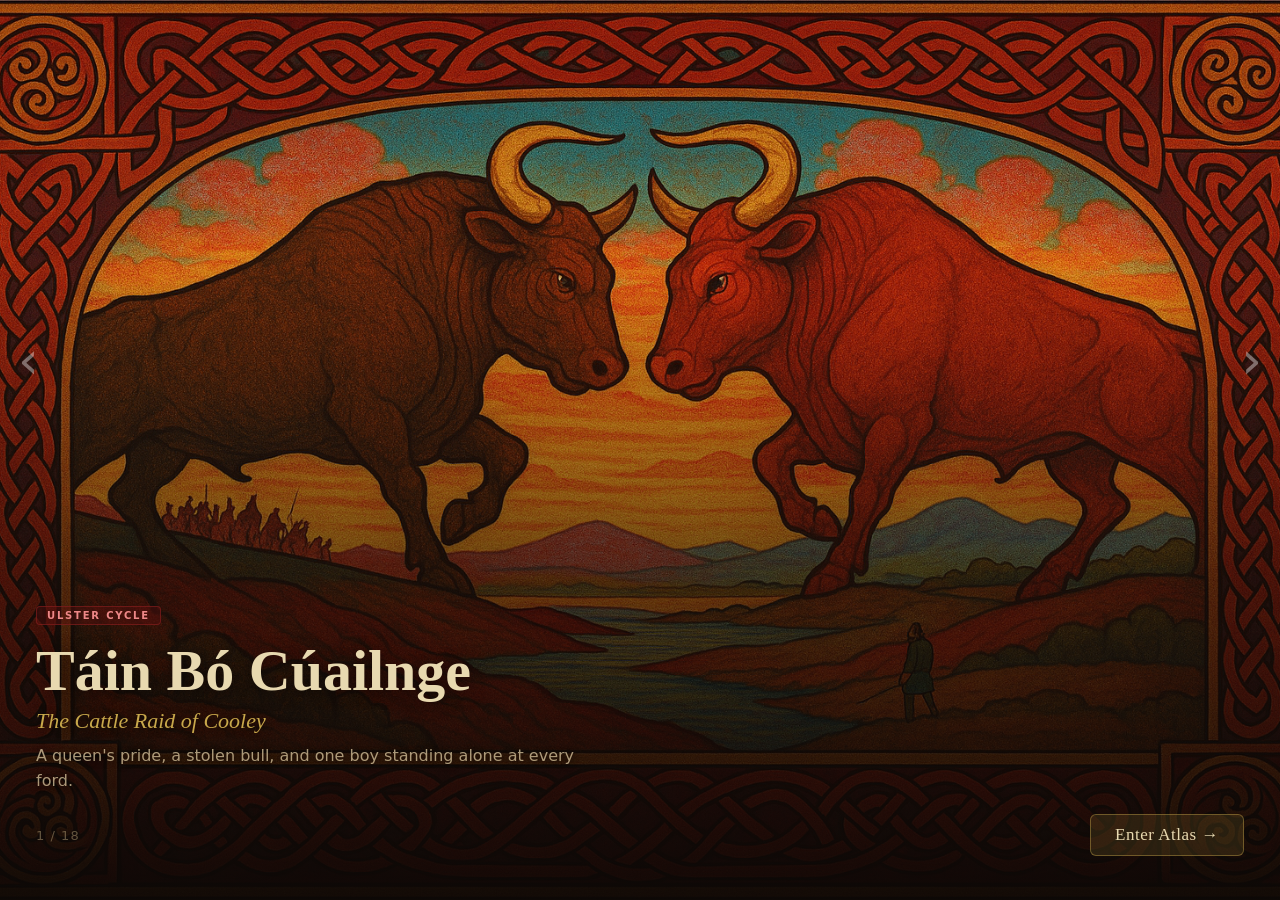
==== commit 80257bcb: "feat(celtic-realm): full atlas at index, portfolio at gallery.html index.html: restored full Vite-bu" ====
--- a/celtic-realm/index.html
+++ b/celtic-realm/index.html
@@ -1,359 +1,214 @@
 <!doctype html>
 <html lang="en">
-<head>
-<meta charset="utf-8"/>
-<meta name="viewport" content="width=device-width, initial-scale=1, viewport-fit=cover"/>
-<title>The Celtic Realm — Paintings from the Irish Mythological Cycles</title>
-<style>
-*,*::before,*::after{box-sizing:border-box;margin:0;padding:0}
-:root{
-  --ink:#0C0806;--parchment:#E8D9B0;--gold:#C8A84B;--gold-dim:rgba(200,168,75,.15);
-  --myth:#C8A84B;--myth-bg:rgba(139,105,20,.35);--myth-bd:rgba(200,168,75,.5);
-  --ulster:#D06060;--ulster-bg:rgba(92,15,15,.4);--ulster-bd:rgba(139,32,32,.6);
-  --fenian:#5BAF7A;--fenian-bg:rgba(26,61,40,.4);--fenian-bd:rgba(45,90,61,.6);
-  --serif:Georgia,'Palatino Linotype',serif;
-  --sans:-apple-system,'Helvetica Neue',Arial,sans-serif;
-  --radius:8px;
-}
-html,body{height:100%;background:var(--ink);color:var(--parchment);font-family:var(--sans);overflow-x:hidden}
-a{color:inherit}
-button{font-family:inherit;cursor:pointer;border:none;background:none;color:inherit}
-
-/* ── Header ── */
-.site-header{
-  padding:28px 20px 20px;
-  border-bottom:1px solid rgba(200,168,75,.1);
-  max-width:1400px;margin:0 auto;
-}
-.site-title{
-  font-family:var(--serif);font-size:clamp(20px,4vw,32px);
-  font-weight:600;color:var(--parchment);letter-spacing:-.01em;line-height:1.1;
-  margin-bottom:6px;
-}
-.site-sub{
-  font-size:13px;color:rgba(200,168,75,.7);
-  letter-spacing:.08em;text-transform:uppercase;
-}
-.site-count{
-  margin-top:4px;font-size:12px;color:rgba(200,175,130,.4);letter-spacing:.05em;
-}
-
-/* ── Grid ── */
-.gallery-grid{
-  display:grid;
-  grid-template-columns:repeat(2,1fr);
-  gap:10px;padding:16px;
-  max-width:1400px;margin:0 auto;
-}
-@media(min-width:600px){
-  .gallery-grid{grid-template-columns:repeat(3,1fr);gap:14px;padding:20px}
-}
-@media(min-width:900px){
-  .gallery-grid{grid-template-columns:repeat(4,1fr);gap:16px;padding:24px}
-}
-@media(min-width:1300px){
-  .gallery-grid{grid-template-columns:repeat(5,1fr)}
-}
-
-/* ── Card ── */
-.card{
-  position:relative;aspect-ratio:2/3;border-radius:var(--radius);
-  overflow:hidden;cursor:pointer;background:#1A1208;
-  transition:transform .2s,box-shadow .2s;
-  -webkit-tap-highlight-color:transparent;
-}
-.card:hover{transform:translateY(-3px);box-shadow:0 12px 40px rgba(0,0,0,.6)}
-.card-img{
-  width:100%;height:100%;object-fit:cover;object-position:center top;
-  display:block;transition:transform .4s;
-}
-.card:hover .card-img{transform:scale(1.04)}
-.card-overlay{
-  position:absolute;inset:0;
-  background:linear-gradient(transparent 40%,rgba(12,8,6,.88) 80%,rgba(12,8,6,.98) 100%);
-  pointer-events:none;
-}
-.card-caption{
-  position:absolute;bottom:0;left:0;right:0;padding:10px 10px 12px;
-}
-.card-badge{
-  display:inline-block;font-size:8px;font-weight:700;letter-spacing:.14em;
-  text-transform:uppercase;padding:2px 6px;border-radius:3px;
-  margin-bottom:5px;
-}
-.card-badge[data-cycle=mythological]{background:var(--myth-bg);color:var(--myth);border:1px solid var(--myth-bd)}
-.card-badge[data-cycle=ulster]{background:var(--ulster-bg);color:var(--ulster);border:1px solid var(--ulster-bd)}
-.card-badge[data-cycle=fenian]{background:var(--fenian-bg);color:var(--fenian);border:1px solid var(--fenian-bd)}
-.card-title{
-  font-family:var(--serif);font-size:clamp(12px,1.8vw,15px);
-  color:var(--parchment);line-height:1.2;margin-bottom:3px;
-}
-.card-hook{
-  font-size:clamp(9px,1.3vw,11px);color:rgba(200,175,130,.6);
-  line-height:1.3;display:-webkit-box;-webkit-line-clamp:2;
-  -webkit-box-orient:vertical;overflow:hidden;
-}
-.card-type-tag{
-  position:absolute;top:8px;right:8px;
-  font-size:9px;letter-spacing:.1em;text-transform:uppercase;
-  padding:2px 7px;border-radius:10px;
-  background:rgba(12,8,6,.6);color:rgba(200,175,130,.5);
-  backdrop-filter:blur(4px);
-}
-
-/* ── Lightbox ── */
-#lightbox{
-  position:fixed;inset:0;z-index:1000;
-  background:var(--ink);
-  display:flex;flex-direction:column;
-  opacity:0;pointer-events:none;
-  transition:opacity .3s;
-  overflow:hidden;
-}
-#lightbox.is-open{opacity:1;pointer-events:auto}
-
-.lb-art{
-  position:relative;flex:0 0 46vh;
-  background:#0a0704;overflow:hidden;
-}
-@media(min-width:768px) and (orientation:landscape){
-  #lightbox{flex-direction:row}
-  .lb-art{flex:0 0 48%;height:100%}
-  .lb-scroll{flex:1;height:100%;overflow-y:auto}
-}
-.lb-img{
-  width:100%;height:100%;object-fit:cover;object-position:center top;display:block;
-  transition:opacity .35s;
-}
-.lb-art-vignette{
-  position:absolute;inset:0;
-  background:linear-gradient(transparent 60%,var(--ink) 100%);
-  pointer-events:none;
-}
-.lb-close{
-  position:absolute;top:12px;right:12px;z-index:10;
-  width:36px;height:36px;border-radius:50%;
-  background:rgba(12,8,6,.7);color:var(--parchment);
-  font-size:18px;display:flex;align-items:center;justify-content:center;
-  backdrop-filter:blur(6px);
-  transition:background .2s;
-}
-.lb-close:hover{background:rgba(12,8,6,.95)}
-
-/* Art prev/next — on the art portion */
-.lb-art-nav{
-  position:absolute;top:50%;transform:translateY(-50%);z-index:5;
-  font-size:28px;color:rgba(255,255,255,.45);
-  padding:16px 12px;
-  transition:color .2s;
-  -webkit-tap-highlight-color:transparent;
-}
-.lb-art-nav:hover{color:rgba(255,255,255,.9)}
-.lb-art-prev{left:0}
-.lb-art-next{right:0}
-
-/* ── Lightbox scroll panel ── */
-.lb-scroll{
-  flex:1;overflow-y:auto;padding:20px 24px 80px;
-  -webkit-overflow-scrolling:touch;
-}
-.lb-badge{
-  display:inline-flex;align-items:center;gap:6px;
-  font-size:10px;font-weight:700;letter-spacing:.14em;
-  text-transform:uppercase;padding:3px 10px;border-radius:4px;
-  margin-bottom:14px;
-}
-.lb-badge[data-cycle=mythological]{background:var(--myth-bg);color:var(--myth);border:1px solid var(--myth-bd)}
-.lb-badge[data-cycle=ulster]{background:var(--ulster-bg);color:var(--ulster);border:1px solid var(--ulster-bd)}
-.lb-badge[data-cycle=fenian]{background:var(--fenian-bg);color:var(--fenian);border:1px solid var(--fenian-bd)}
-.lb-type-dot{
-  font-size:9px;letter-spacing:.1em;text-transform:uppercase;
-  color:rgba(200,175,130,.4);font-weight:400;
-}
-
-.lb-title{
-  font-family:var(--serif);font-size:clamp(22px,4vw,34px);
-  color:var(--parchment);line-height:1.15;margin-bottom:6px;
-}
-.lb-sub{
-  font-family:var(--serif);font-style:italic;
-  font-size:clamp(14px,2vw,18px);
-  color:var(--gold);margin-bottom:14px;
-}
-.lb-hook{
-  font-size:clamp(13px,1.8vw,15px);
-  color:rgba(220,200,160,.8);font-style:italic;
-  line-height:1.5;margin-bottom:18px;
-  padding-bottom:18px;
-  border-bottom:1px solid rgba(200,168,75,.1);
-}
-.lb-body{
-  font-size:clamp(14px,1.8vw,16px);
-  color:rgba(200,175,130,.75);line-height:1.75;
-}
-
-/* ── Bottom nav bar ── */
-.lb-nav{
-  position:fixed;bottom:0;left:0;right:0;
-  height:60px;display:flex;align-items:center;
-  justify-content:space-between;padding:0 20px;
-  background:rgba(12,8,6,.97);
-  border-top:1px solid rgba(200,168,75,.08);
-  z-index:1001;
-}
-@media(min-width:768px) and (orientation:landscape){
-  .lb-nav{position:sticky;bottom:0;margin-top:auto}
-}
-.lb-nav-btn{
-  font-size:14px;color:rgba(200,175,130,.6);
-  padding:8px 16px;border-radius:6px;
-  border:1px solid rgba(200,168,75,.15);
-  transition:color .2s,border-color .2s;
-  -webkit-tap-highlight-color:transparent;
-}
-.lb-nav-btn:hover{color:var(--parchment);border-color:rgba(200,168,75,.4)}
-.lb-counter{font-size:12px;color:rgba(200,175,130,.35);letter-spacing:.1em}
-
-/* Transitions */
-.lb-img.fading{opacity:0}
-</style>
-</head>
-<body>
-
-<header class="site-header">
-  <h1 class="site-title">The Celtic Realm</h1>
-  <p class="site-sub">Paintings from the Irish Mythological Cycles</p>
-  <p class="site-count">30 works &nbsp;·&nbsp; Story &middot; Character &middot; Sacred Site</p>
-</header>
-
-<main class="gallery-grid" id="grid" role="list" aria-label="Gallery of paintings"></main>
-
-<!-- Lightbox -->
-<div id="lightbox" role="dialog" aria-modal="true" aria-label="Artwork detail" aria-hidden="true">
-  <div class="lb-art">
-    <button class="lb-close" id="lb-close" aria-label="Close">&#x2715;</button>
-    <button class="lb-art-nav lb-art-prev" id="lb-prev" aria-label="Previous">&#8249;</button>
-    <button class="lb-art-nav lb-art-next" id="lb-next" aria-label="Next">&#8250;</button>
-    <img class="lb-img" id="lb-img" alt="" loading="eager"/>
-    <div class="lb-art-vignette"></div>
-  </div>
-  <div class="lb-scroll" id="lb-scroll">
-    <span class="lb-badge" id="lb-badge" data-cycle=""></span>
-    <h2 class="lb-title" id="lb-title"></h2>
-    <p  class="lb-sub"   id="lb-sub"></p>
-    <p  class="lb-hook"  id="lb-hook"></p>
-    <p  class="lb-body"  id="lb-body"></p>
-    <div style="height:20px"></div>
-  </div>
-  <nav class="lb-nav">
-    <button class="lb-nav-btn" id="lb-nav-prev">&#8592; Prev</button>
-    <span class="lb-counter" id="lb-counter"></span>
-    <button class="lb-nav-btn" id="lb-nav-next">Next &#8594;</button>
-  </nav>
-</div>
-
-<script>
-const PIECES = [{"type": "story", "img": "assets/stories/tain-bo-cuailnge.png", "cycle": "ulster", "cycleLabel": "Ulster Cycle", "title": "Táin Bó Cúailnge", "sub": "The Cattle Raid of Cooley", "hook": "A queen's pride, a stolen bull, and one boy standing alone at every ford.", "body": "The Táin is Ireland's great national epic — its Iliad. It begins in a bed in Connacht and ends in a catastrophic battle between two bulls, as the armies of four provinces pour across Ulster's border and one seventeen-year-old holds them at every ford. The war is started by a queen's pride but sustained by something larger: the gap between Ulster's old heroic code and the political world driving Medb's ambition. Cú Chulainn's combats at the fords become the heart of the story — each opponent someone with a history, each fight a small tragedy. The greatest is Ferdia, his foster-brother, whom he must kill despite every reluctance. When Ulster finally wakes from Macha's curse and the main battle comes, it is almost anticlimactic. The real story has already been told at the river crossings. The epic ends not with a triumphant king but with two great bulls destroying each other across the landscape of Ireland, the pieces of one scattered from Connacht to Leinster in a geography of ruin."}, {"type": "story", "img": "assets/stories/children-of-lir.png", "cycle": "mythological", "cycleLabel": "Mythological Cycle", "title": "Children of Lir", "sub": "Oidheadh Chlainne Lir", "hook": "Nine hundred years as swans — the most beautiful and most sorrowful story in Ireland.", "body": "The longest of the Three Sorrows of Storytelling, Children of Lir is a meditation on endurance. Nine hundred years is not a metaphor — the story insists on the literal number, on what it means to hold together across centuries. The central image of Fionnuala sheltering her brothers under her wings through winter storms on the Sea of Moyle is one of the most powerful in all Irish literature. What makes the story distinctly Irish is its ending: the children die immediately upon their transformation back to human form. There is no recovery. The Christian era that Mochaomhóg represents offers baptism but not restoration. The old world and its magic simply end. Fionnuala holds her brothers in death as she held them in every storm — Mochaomhóg buries them standing, her arms still around them. The image of the four swans singing on Lough Derravaragh — music so beautiful that all grief ceased while it lasted — stands against the centuries of cold that follow."}, {"type": "story", "img": "assets/stories/deirdre.png", "cycle": "ulster", "cycleLabel": "Ulster Cycle", "title": "Deirdre of the Sorrows", "sub": "Longes mac nUislenn", "hook": "A king's obsession, a forbidden love, and a beauty prophesied to destroy Ulster.", "body": "Deirdre is the most psychologically direct of the Three Sorrows. The tragedy is not supernatural — it is a king's refusal to accept that he cannot have what he wants. Conchobar does not change across the entire story: he claims Deirdre at birth because she is beautiful, and he destroys the sons of Uisneach at the end for exactly the same reason. The prophecy exists not to make the tragedy inevitable but to make it pointed — he had been warned, and he chose his obsession anyway. Deirdre's repeated warnings to Naoise — she dreams treachery, she begs him not to trust the king's amnesty — are not the ominous premonitions of myth but the practical intelligence of a woman who knows Conchobar better than her husband does. Her silence after Naoise's death, her refusal to look at the king, her refusal to smile for a year: these are the only forms of resistance left to her. The yew trees growing from two graves, their branches entwined across a churchyard — the story's final image — are its mercy: the lovers were not separated by death."}, {"type": "story", "img": "assets/stories/pursuit-of-diarmuid.png", "cycle": "fenian", "cycleLabel": "Fenian Cycle", "title": "Pursuit of Diarmuid and Gráinne", "sub": "Tóraíocht Dhiarmada agus Ghráinne", "hook": "A geis laid at a feast, sixteen years of flight, and a love Fionn never forgave.", "body": "The Pursuit is the longest continuous narrative in the Fenian Cycle. What begins as a romantic adventure — a young woman escaping an unwanted marriage with a reckless geis at a feast — gradually reveals itself as a tragedy of honour, loyalty, and the limits of greatness. Diarmuid never stops being admirable, which is what makes his end so bitter. Fionn, who begins the story as a great man, ends it as a small one: a hero who possessed the power to heal his old enemy at the cost of nothing, and chose not to exercise it, twice. The hundreds of 'beds of Diarmuid and Gráinne' across Ireland — standing stones and megalithic monuments that tradition assigns to their campsites during sixteen years of flight — make this one of the most landscape-mapped stories in Irish mythology. Gráinne, who placed the geis in a moment of wilfulness, becomes something else entirely by the end: a widow who has outlived the man who pursued her and the man she chose, and who must carry the knowledge of how both stories ended."}, {"type": "story", "img": "assets/stories/oisin.png", "cycle": "fenian", "cycleLabel": "Fenian Cycle", "title": "Oisín in Tír na nÓg", "sub": "Laoi Oisín ar Thír na nÓg", "hook": "He rode west into the sea with a goddess — and returned to find three centuries had passed.", "body": "The Oisín story is Ireland's most explicit meditation on time and loss. What Oisín experiences when he returns to Ireland is not merely grief for absent friends — it is the specific horror of discovering that your entire world has been sealed off while you were elsewhere. The Fianna were real to him an hour ago. The Fall functions as a kind of reverse baptism: the moment his feet touch Irish soil, all the centuries he avoided rush through his body at once. The white horse, gone before anyone can catch it, carries with it the last door back. The frame story — Oisín as an ancient man recounting the vanished world to a young Christian monk — gives the myth its particular resonance. Patrick is not hostile; he is genuinely moved. But Oisín is describing a world Patrick cannot verify, a world that left no monuments except the stories themselves. Each story Oisín tells Patrick is an act of preservation — and everything he describes was already three hundred years old."}, {"type": "story", "img": "assets/stories/salmon-of-knowledge.png", "cycle": "fenian", "cycleLabel": "Fenian Cycle", "title": "Salmon of Knowledge", "sub": "Bradán Feasa", "hook": "A fish ate the hazelnuts of all wisdom. A boy burned his thumb on its skin. Ireland gained its greatest hero.", "body": "The Salmon of Knowledge is simultaneously the simplest and the strangest story here. It operates on a premise familiar from folklore everywhere — the hero who is forbidden to taste something and accidentally does — but gives it an unexpected twist: Finnegas, the man who spent seven years in patient preparation and was destined to receive the knowledge, immediately understands that it is gone, that it belongs to the boy now, and simply gives him the rest of the fish. There is no bitterness in Finnegas. The scene between them — a teacher who recognises that his student has already surpassed him and hands over what he has — is one of the most graceful moments in Irish mythology. The Well of Segais as the mythological source of the River Boyne, the nine hazel trees of wisdom dropping their nuts into the water each year, is a cosmology that appears in other early Irish texts. The Boyne is a real river running through County Meath. Fionn's thumb becomes his lifelong instrument of prophetic knowledge — whenever he needs to perceive a hidden truth, he presses his thumb to his cheek, returning to the instant the salmon's skin burned him on the banks of the river."}, {"type": "story", "img": "assets/stories/cath-maige-tuired.png", "cycle": "mythological", "cycleLabel": "Mythological Cycle", "title": "Cath Maige Tuired", "sub": "The Second Battle of Mag Tuired", "hook": "The gods of Ireland stood against the Fomorians. One man had to kill his own grandfather to win.", "body": "The Second Battle of Mag Tuired is the definitive conflict of the Mythological Cycle — a war between the Tuatha Dé Danann and the Fomorians that decides who will possess Ireland. It begins with a king who lost his arm, a tyrant who was beautiful but mean, a satire that raised blisters, and a young warrior who could master every art at once. It ends with Lugh sending a sling stone through the eye of Balor — his own grandfather — and the Fomorians driven from Ireland for good. Between those two points lies the full spectrum of Irish divine mythology: politics, jealousy, craft, prophecy, music, and the strange mercy of an ending where even Bres the tyrant is allowed to live if he teaches the conquerors how to plough."}, {"type": "story", "img": "assets/stories/tochmarc-etaine.png", "cycle": "mythological", "cycleLabel": "Mythological Cycle", "title": "Tochmarc Étaíne", "sub": "The Wooing of Étaín", "hook": "She was transformed three times and blown across Ireland for a thousand years. She forgot everything. He never did.", "body": "The Wooing of Étaín is one of the oldest love stories in European literature — a meditation on identity, memory, and desire that spans two lifetimes. Étaín was a woman of the Tuatha Dé Danann, won as a bride by Midir of Brí Léith. His first wife Fuamnach, consumed by jealousy, systematically unmade her through druidic transformation — first to a pool, then a worm, then a fly — and condemned her to a thousand years of wandering. Eventually she fell into a cup, was swallowed, and was reborn as a mortal woman with no memory of who she had been. She became queen of Ireland. When Midir finally found her, she had to choose between a man who remembered everything and a husband who could offer only the life she knew."}, {"type": "story", "img": "assets/stories/oidheadh-chlainne-tuireann.png", "cycle": "mythological", "cycleLabel": "Mythological Cycle", "title": "Oidheadh Chlainne Tuireann", "sub": "The Fate of the Children of Tuireann", "hook": "Three brothers killed Lugh's father. The blood-price Lugh set them would take them to the ends of the world — and they would pay every penny of it.", "body": "The Fate of the Children of Tuireann is the third of the Trí Truaighe na Scéalaíochta — the Three Sorrows of Storytelling. Three brothers, Brian, Iuchar, and Iucharba, murdered Lugh's father Cian on the Plain of Muirthemne. The eric fine — the blood compensation Lugh demanded — was a list of eight impossible treasures from the far ends of the world: the three apples of the Hesperides, the pig-skin of Tuis, the poisoned spear of Pisear, the chariot of Dobar, the seven pigs of Easal, and more. The brothers completed every quest. They returned to Ireland with all eight items, broken and dying. Lugh refused to give them the healing cauldron that could have saved them. They died on the shore."}, {"type": "story", "img": "assets/stories/voyage-of-bran.png", "cycle": "mythological", "cycleLabel": "Mythological Cycle", "title": "Immram Brain", "sub": "The Voyage of Bran mac Febal", "hook": "A woman came to his hall holding a silver branch of apple blossom. She sang of a land where there is no winter. He was gone by morning.", "body": "The Voyage of Bran is the oldest of the Irish immrama — the supernatural sea-voyage tradition that would eventually produce the Voyage of St Brendan. A woman appears in Bran's hall holding a silver apple branch that plays music, and sings of islands in the western ocean where there is no sickness, no death, no winter, and no grief. Bran sets out the next morning with twenty-seven men. He meets Manannán mac Lir on the sea — standing in his chariot across waves that Manannán walks as a flowering plain. He reaches the Otherworld islands. He returns to Ireland centuries later to find that no one knows his name. When one of his men leaps to shore, he crumbles to dust — he has been gone longer than he knew. Bran calls out his name and his story to the people on the shore, then turns his boat west. He is never seen in Ireland again."}, {"type": "story", "img": "assets/stories/naming-of-cu-chulainn.png", "cycle": "ulster", "cycleLabel": "Ulster Cycle", "title": "Mac an Óg ag Emain Macha", "sub": "The Boyhood Deeds — How Sétanta Became Cú Chulainn", "hook": "A seven-year-old boy arrived late to a feast. The hound attacked. The boy killed it with a hurley ball driven down its throat. Then he offered to replace it himself.", "body": "Before he was Cú Chulainn he was Sétanta — a small boy from Muirthemne who arrived at Emain Macha and immediately defeated every boy in the fort at every game they played. He was seven years old. His birth was mysterious: his mother Deichtine disappeared with Conchobar and fifty nobles chasing a flock of birds, sheltered in a house where a woman gave birth, and returned to Ulster with an infant whose real father, some said, was the god Lugh. The name Cú Chulainn — the Hound of Culann — came from a single moment of destruction and repair: a hound killed, a boy who offered himself as its replacement, and a name that would be spoken for two thousand years."}, {"type": "story", "img": "assets/stories/tochmarc-emire.png", "cycle": "ulster", "cycleLabel": "Ulster Cycle", "title": "Tochmarc Emire", "sub": "The Wooing of Emer — and the Training with Scáthach", "hook": "He wanted the only woman who was his equal. Her father sent him to the most dangerous place in the world to get rid of him. He came back better.", "body": "When Cú Chulainn decided to find a wife he wanted a woman who possessed all six gifts: beauty, voice, speech, needlework, wisdom, and chastity. He found Emer at Lusk, daughter of Forgall Manach, and she spoke to him in riddles and he answered each one. Her father, hearing of this, sent Cú Chulainn to train with Scáthach the warrior-woman on the Isle of Skye, confident he would not survive the journey. He crossed the Plain of Ill Luck, leaped the Bridge of Leaps, trained for a year under the hardest teacher alive, fought and defeated Scáthach's rival Aoife, and returned to Ireland with the gáe bolga — the lethal belly-spear — and the full knowledge of what he was. He killed Forgall's guards, took Emer, and married her."}, {"type": "story", "img": "assets/stories/fled-bricrenn.png", "cycle": "ulster", "cycleLabel": "Ulster Cycle", "title": "Fled Bricrenn", "sub": "Bricrú's Feast and the Champion's Portion", "hook": "Bricrú built a hall in Ulster specifically to destroy the peace. He promised the Champion's Portion to three men at once. Ulster nearly tore itself apart.", "body": "Fled Bricrenn is one of the most copied Ulster Cycle tales — a story about the one question Ulster kept refusing to answer: who is actually the greatest warrior? Bricrú of the Poison Tongue built a magnificent hall, invited the king and his champions, and privately promised the Champion's Portion — the prime cut of meat that went to the best man present — to three different warriors: Cú Chulainn, Conall Cernach, and Lóegaire Búadach. Each believed himself the rightful claimant. The resulting chaos required outside judges, three separate journeys, and a final supernatural test — the beheading game — that only Cú Chulainn had the courage to complete. The answer, when it came, was what everyone already knew."}, {"type": "story", "img": "assets/stories/aided-con-culainn.png", "cycle": "ulster", "cycleLabel": "Ulster Cycle", "title": "Aided Con Culainn", "sub": "The Death of Cú Chulainn", "hook": "The three spears were made. The prophecy said each would kill a king. They were aimed at the greatest king Ulster had ever known.", "body": "The death of Cú Chulainn was prophesied in fragments across his entire life: that he would be short-lived, that he would be destroyed by women's magic, that three spears forged by the children of Calatín would each kill a king. When Queen Medb finally assembled her coalition for the last campaign against Ulster, the prophecies converged. She sent the children of Calatín — trained in every dark art in the east — against Cú Chulainn's mind before his body. He rode out onto the plain knowing he was going to die, bound himself to a standing stone so he would die on his feet, and waited. He was dead before anyone dared approach him. A crow landing on his shoulder was the only signal."}, {"type": "story", "img": "assets/stories/togail-bruidne-da-derga.png", "cycle": "ulster", "cycleLabel": "Ulster Cycle", "title": "Togail Bruidne Dá Derga", "sub": "The Destruction of Da Derga's Hostel", "hook": "He was the best king Ireland ever had. He loved his foster-brothers too much to be a perfect king. Each act of mercy required breaking another sacred law. The hostel was waiting.", "body": "Togail Bruidne Dá Derga is one of the most archaic and formally perfect texts in early Irish literature. Conaire Mór was a High King of Ireland whose reign brought gold-age prosperity. At his inauguration he was given a set of sacred prohibitions — geasa — that bound his kingship to ritual perfection. His foster-brothers were exiled pirates. He could not turn them away. Each act of mercy toward them required breaking one more geis. By the time his road brought him to Da Derga's Hostel on the Dodder river south of Dublin, every prohibition had been violated. The raiders knew where he was. Mac Cécht fought through the night and journeyed across a magically dried-up Ireland for water to bring a dying king — and arrived too late."}, {"type": "story", "img": "assets/stories/battle-of-ventry.png", "cycle": "fenian", "cycleLabel": "Fenian Cycle", "title": "Cath Finntrágha", "sub": "The Battle of Ventry Harbour", "hook": "The King of the World came to Ireland with the greatest fleet ever assembled. The Fianna stood alone at the waterline for a year.", "body": "The Battle of Ventry is the great defensive epic of the Fenian Cycle — a year-long siege structured as a sequence of single combats between individual Fenian warriors and the champions of Daire Donn's invading host. Daire Donn, the King of the World, landed at Ventry Harbour on the Dingle Peninsula with an army drawn from every nation that acknowledged him. Fionn mac Cumhaill led the Fianna against them on the shore. Each day brought new champions from the fleet; each day a Fenian warrior killed them. The battle lasted a year. Daire Donn himself was killed by Goll mac Morna — the old enmity set aside for Ireland's survival. The fleet was driven into the sea."}, {"type": "story", "img": "assets/stories/battle-of-gabhair.png", "cycle": "fenian", "cycleLabel": "Fenian Cycle", "title": "Cath Gabhra", "sub": "The Battle of Gabhair — End of the Fianna", "hook": "The High King decided the Fianna had grown too powerful. Oscar killed the king. The king killed Oscar. The Fianna never recovered.", "body": "The Battle of Gabhair is the end of the Fenian Cycle as a living institution. Cairbre Lifeachair, High King of Ireland, demanded a tribute that the Fianna had never previously been required to pay — a deliberate provocation, because Fionn mac Cumhaill had become too powerful and too autonomous to be handled any other way. Fionn refused. Cairbre declared war. At the Hill of Gabhair near Dublin, the two forces met. Oscar mac Oisín — the greatest individual warrior the Fianna had ever produced — fought his way through to Cairbre and killed him. Cairbre's spear had already mortally wounded Oscar before he fell. Fionn held Oscar as he died. Oisín watched his son die before him. The Fianna staggered away from Gabhair a fraction of what it had been, and never fully rebuilt."}, {"type": "story", "img": "assets/stories/birth-of-fionn.png", "cycle": "fenian", "cycleLabel": "Fenian Cycle", "title": "Mac Cumhaill ag Teacht", "sub": "The Death of Cumhall and the Birth of Fionn", "hook": "His father was killed before he was born. His name was kept secret for years. Ireland's greatest hero began as a child hiding in the forest, raised by two women who were not his mother.", "body": "Before there was a Fianna led by Fionn mac Cumhaill, there was a Fianna led by Cumhall mac Trénmhóir — and Cumhall was killed by Goll mac Morna at the Battle of Cnucha because he had taken the druid's daughter Muirenn without permission. She was already pregnant when Cumhall died. The child — called Deimne at first, to hide him — was given to two women in the wilderness: Bodhmall the druidess and Liath Luachra the warrior. They raised him in the Slieve Bloom mountains, teaching him to hunt, to move unseen, to survive. They kept him alive long enough for him to become what the prophecy said he would be."}, {"type": "character", "img": "assets/characters/medb.png", "cycle": "ulster", "cycleLabel": "Ulster Cycle", "title": "Medb", "sub": "Queen of Connacht", "hook": "The proud queen whose refusal to be lesser than her husband ignites the war.", "body": "Medb rules Connacht in her own right — a queen before she was a wife. Her defining quality is an absolute refusal to accept inferiority. When the pillow-talk contest reveals that Ailill possesses the White-Horned Bull and she does not, she experiences it not as envy but as a breach of equality. The war she launches to acquire the Brown Bull of Cooley is, in her framing, an act of justice. She negotiates, threatens, bribes, and campaigns throughout the Táin with cold strategic intelligence. Scholarly opinion is divided on whether Medb began as a sovereignty goddess — the land personified, whom a king must ritually wed — or was always a fully-realised literary character."}, {"type": "character", "img": "assets/characters/cu-chulainn.png", "cycle": "ulster", "cycleLabel": "Ulster Cycle", "title": "Cú Chulainn", "sub": "Champion of Ulster", "hook": "The boy champion who alone holds the Ulster ford against the armies of four provinces.", "body": "Cú Chulainn was born Sétanta, son of the god Lugh and the mortal Deichtine. He earned his name by killing the hound of the smith Culann and pledging to serve as guard-dog in its place. He trained under the warrior-woman Scáthach in Scotland. In the Táin, he is seventeen years old, immune to the curse that prostrates Ulster's warriors by virtue of his divine parentage, and must hold the Ulster border alone — fighting single combats at every ford while the province recovers. His most famous single combat is with his foster-brother Ferdia, three days of battle that he wins, and which breaks him."}, {"type": "character", "img": "assets/characters/ferdia.png", "cycle": "ulster", "cycleLabel": "Ulster Cycle", "title": "Ferdia", "sub": "Champion of Connacht", "hook": "Cú Chulainn's foster-brother, pressed by Medb to fight the one man he cannot kill.", "body": "Ferdia's episode is the emotional and moral climax of the Táin — more devastating than any battle. He and Cú Chulainn trained together, fought side by side, and loved each other as brothers. When Medb exhausts her ability to bribe him, she threatens his honour and reputation. Each evening of the three-day combat, the two men dress each other's wounds, share food and medicine, and sleep beside the same fire. On the fourth morning Cú Chulainn uses the gáe bolga — a terrible weapon Scáthach had taught only him — and Ferdia dies. Cú Chulainn's lament over his body is one of the finest passages in the Táin."}, {"type": "character", "img": "assets/characters/the-morrigan.png", "cycle": "ulster", "cycleLabel": "Ulster Cycle", "title": "The Morrígan", "sub": "Goddess of War and Fate", "hook": "The shapeshifting goddess of fate and war who tests Cú Chulainn and prophesies his death.", "body": "The Morrígan (often translated as 'Phantom Queen') is one of the most powerful figures in the Irish supernatural tradition. She is simultaneously goddess of battle, shapeshifter, prophet, and sovereignty figure. In the Táin she forms one of the story's most ambiguous sub-plots: she approaches Cú Chulainn and declares her love; he dismisses her; she transforms her rejection into a series of attacks during his ford combats — an eel, a grey wolf, a hornless heifer. Each time he wounds her in return. Later, when she disguises herself as an old woman milking a cow and he unwittingly heals her three injuries by accepting three drinks of milk, their relationship concludes in a truce. She is also sometimes a tripartite goddess — Badb, Macha, and Nemain are presented as her three aspects."}, {"type": "character", "img": "assets/characters/conchobar.png", "cycle": "ulster", "cycleLabel": "Ulster Cycle", "title": "Conchobar mac Nessa", "sub": "High King of Ulster", "hook": "Ulster's king — the man whose obsession with Deirdre destroys more than it gains.", "body": "Conchobar appears in both the Táin and Deirdre's story, and the two portrayals are hard to reconcile. In the Táin he is a legitimate and respected king whose warriors cannot act — the tragedy is structural, not personal. In Deirdre he is something darker: a king who imprisons a child on a prophecy's authority, keeps her isolated until he can make her his wife, and when she defies him, engineers the killing of the man she loves rather than accept failure. His deliberate betrayal of Fergus's guarantee of safe passage sends the Ulster cycle into long decline."}, {"type": "character", "img": "assets/characters/fergus-mac-roich.png", "cycle": "ulster", "cycleLabel": "Ulster Cycle", "title": "Fergus mac Róich", "sub": "Exiled Champion of Ulster", "hook": "The great Ulster champion who fights for Connacht, honour-bound by Conchobar's treachery.", "body": "Fergus mac Róich was once king of Ulster before Conchobar. He relinquished his throne and later went into exile after Conchobar used him as an instrument of betrayal in the Deirdre story — Fergus gave his personal guarantee of safe passage to Naoise, and Conchobar dishonoured it. His honour broken, Fergus joined Medb's court. In the Táin he fights for Connacht against his own people — but holds back when the moment comes to face Cú Chulainn, with whom he has a compact of friendship, and deliberately misses Ulster's forces with his sword-strokes. He is a figure defined by competing loyalties he cannot resolve."}, {"type": "character", "img": "assets/characters/ailill.png", "cycle": "ulster", "cycleLabel": "Ulster Cycle", "title": "Ailill", "sub": "King of Connacht", "hook": "Medb's husband and co-ruler, whose bull tips the balance and starts everything.", "body": "Ailill is a more passive force in the Táin than his wife — it is Medb who drives the narrative. But his role is structurally crucial: his possession of the White-Horned Bull, and his pointed observation that this gives him the advantage in their counting contest, is the direct cause of the war. He is not cruel or ambitious; he simply cannot resist noting, from comfortable superiority, that his wife is not quite his equal in one respect. That observation, delivered at the wrong moment to the wrong woman, sets four provinces in motion."}, {"type": "character", "img": "assets/characters/daire.png", "cycle": "ulster", "cycleLabel": "Ulster Cycle", "title": "Dáire mac Fiachna", "sub": "Lord of the Brown Bull", "hook": "The Ulster lord who first agreed to lend the bull — until a drunken boast cost him his honour.", "body": "Dáire mac Fiachna's brief scene contains the Táin's essential irony: the war that devastates two provinces happens because of a piece of drunken bragging. Dáire is initially generous — willing to lend his prize bull for a year in exchange for fair payment. It is only when his hospitality is repaid with an overheard boast that the deal collapses. His injured pride, and his absolute refusal to negotiate after that, is entirely understandable by the story's own social code."}, {"type": "character", "img": "assets/characters/mac-roth.png", "cycle": "ulster", "cycleLabel": "Ulster Cycle", "title": "Mac Roth", "sub": "Medb's Herald and Scout", "hook": "Medb's chief messenger — the man who names the only bull in Ireland to equal the white one.", "body": "Mac Roth occupies a pivotal structural position in the Táin — as the herald, he is the bearer of information that turns a domestic argument into an international crisis. He identifies Donn Cúailnge; leads the embassy that nearly succeeds; and his men, drunk on Dáire's hospitality, boast that Connacht would have taken the bull by force anyway. That boast ends the possibility of a peaceful resolution. Mac Roth also appears elsewhere in the Táin as a scout of almost supernatural ability, able to watch entire armies from a hilltop and describe each warrior's identity from their bearing and equipment."}, {"type": "location", "img": "assets/ulster/emain-macha.png", "cycle": "ulster", "cycleLabel": "Ulster Cycle", "title": "Emain Macha", "sub": "Emain Macha (Navan Fort)", "hook": "Capital of ancient Ulster and seat of King Conchobar mac Nessa — home of the Red Branch Knights and centre of the Ulster Cycle.", "body": "Emain Macha was the royal seat of Ulster throughout most of the Ulster Cycle — home to King Conchobar mac Nessa, the Red Branch warriors, and the infant Cú Chulainn. Archaeological excavation has revealed a massive circular mound and enormous timber structure dating to around 100 BCE, one of the most significant ceremonial monuments in Ireland. The name derives from Macha, a goddess of sovereignty and horses, who is said to have marked out the site's boundary while heavily pregnant, after being forced to race the king's horses. She cursed Ulster's warriors to suffer the pangs of childbirth in their hour of greatest need — the curse that left Cú Chulainn as Ulster's sole defender during the Táin."}, {"type": "location", "img": "assets/ulster/rathcroghan.png", "cycle": "ulster", "cycleLabel": "Ulster Cycle", "title": "Rathcroghan", "sub": "Cruachan / Ráth Cruachan", "hook": "Royal seat of Connacht and home of Queen Medb and Ailill — where the Táin began with the famous pillow-talk about cattle.", "body": "Rathcroghan is one of Ireland's largest and most complex royal archaeological sites, with over 240 recorded monuments across six square kilometres. In the Ulster Cycle it is Cruachan, seat of Medb and Ailill of Connacht. The Táin Bó Cúailnge opens here with the famous pillow-talk in which Medb and Ailill compare their wealth and she discovers his white bull outweighs all she owns. The Cave of Oweynagat (Cave of the Cats), within the complex, is one of three mythological entrances to the Otherworld — Samhain cattle and spirits emerged from it each November. Medb herself is understood as both a historical queen and a sovereignty goddess."}, {"type": "location", "img": "assets/ulster/dun-dealgan.png", "cycle": "ulster", "cycleLabel": "Ulster Cycle", "title": "Dún Dealgan", "sub": "Dún Dealgan", "hook": "Cú Chulainn's stronghold in the plain of Muirthemne — his home territory that he defended alone during the great cattle-raid.", "body": "Dún Dealgan was the fortress of Cú Chulainn in the Plain of Muirthemne (Mag Muirthemne), the broad coastal plain of County Louth between Dundalk and the Cooley Peninsula. This was his particular territory to defend, and it was here that much of the Táin's defensive action played out — Cú Chulainn's series of single combats, his wounding, his magical recovery. Traditionally associated with the mound at Castletown, Dundalk (now Castletown Mount). The town of Dundalk preserves elements of the name's tradition."}];
-
-const TYPE_LABEL = {story:"Story",character:"Character",location:"Sacred Site"};
-
-// ── Build grid ── //
-const grid = document.getElementById('grid');
-PIECES.forEach((p, i) => {
-  const card = document.createElement('article');
-  card.className = 'card';
-  card.setAttribute('role','listitem');
-  card.setAttribute('tabindex','0');
-  card.setAttribute('aria-label', p.title);
-  card.innerHTML = `
-    <img class="card-img" src="${p.img}" alt="${esc(p.title)}" loading="lazy"
-      onerror="this.closest('.card').style.display='none'"/>
-    <div class="card-overlay"></div>
-    <span class="card-type-tag">${TYPE_LABEL[p.type]||''}</span>
-    <div class="card-caption">
-      <span class="card-badge" data-cycle="${esc(p.cycle)}">${esc(p.cycleLabel)}</span>
-      <div class="card-title">${esc(p.title)}</div>
-      <div class="card-hook">${esc(p.hook)}</div>
-    </div>`;
-  card.addEventListener('click', () => openLB(i));
-  card.addEventListener('keydown', e => { if(e.key==='Enter'||e.key===' '){e.preventDefault();openLB(i)} });
-  grid.appendChild(card);
-});
-
-// ── Lightbox ── //
-const lb       = document.getElementById('lightbox');
-const lbImg    = document.getElementById('lb-img');
-const lbBadge  = document.getElementById('lb-badge');
-const lbTitle  = document.getElementById('lb-title');
-const lbSub    = document.getElementById('lb-sub');
-const lbHook   = document.getElementById('lb-hook');
-const lbBody   = document.getElementById('lb-body');
-const lbCount  = document.getElementById('lb-counter');
-const lbScroll = document.getElementById('lb-scroll');
-
-let cur = 0;
-
-function openLB(i) {
-  cur = i;
-  render();
-  lb.classList.add('is-open');
-  lb.setAttribute('aria-hidden','false');
-  document.body.style.overflow = 'hidden';
-}
-function closeLB() {
-  lb.classList.remove('is-open');
-  lb.setAttribute('aria-hidden','true');
-  document.body.style.overflow = '';
-}
-function prev() { cur = (cur - 1 + PIECES.length) % PIECES.length; render(); }
-function next() { cur = (cur + 1) % PIECES.length; render(); }
-
-function render() {
-  const p = PIECES[cur];
-  lbImg.classList.add('fading');
-  setTimeout(() => {
-    lbImg.src = p.img;
-    lbImg.alt = p.title;
-    lbImg.onload = () => lbImg.classList.remove('fading');
-    if(lbImg.complete) lbImg.classList.remove('fading');
-  }, 180);
-
-  lbBadge.textContent = p.cycleLabel + (p.type ? '  ·  ' + (TYPE_LABEL[p.type]||'') : '');
-  lbBadge.dataset.cycle = p.cycle;
-  lbTitle.textContent = p.title;
-  lbSub.textContent   = p.sub;
-  lbHook.textContent  = p.hook;
-  lbBody.textContent  = p.body;
-  lbCount.textContent = (cur + 1) + ' / ' + PIECES.length;
-  lbScroll.scrollTop  = 0;
-}
-
-document.getElementById('lb-close').addEventListener('click', closeLB);
-document.getElementById('lb-prev').addEventListener('click', prev);
-document.getElementById('lb-next').addEventListener('click', next);
-document.getElementById('lb-nav-prev').addEventListener('click', prev);
-document.getElementById('lb-nav-next').addEventListener('click', next);
-
-// Touch swipe
-let tx = 0;
-lb.addEventListener('touchstart', e => { tx = e.touches[0].clientX; }, {passive:true});
-lb.addEventListener('touchend',   e => {
-  const d = e.changedTouches[0].clientX - tx;
-  // Only swipe nav on the art portion, not while scrolling text
-  if(Math.abs(d) > 60 && e.target.closest('.lb-art')) d < 0 ? next() : prev();
-});
-
-// Keyboard
-document.addEventListener('keydown', e => {
-  if(!lb.classList.contains('is-open')) return;
-  if(e.key==='ArrowRight') next();
-  else if(e.key==='ArrowLeft') prev();
-  else if(e.key==='Escape') closeLB();
-});
-
-function esc(s){
-  return String(s??'').replace(/[&<>"]/g,c=>({'&':'&amp;','<':'&lt;','>':'&gt;','"':'&quot;'}[c]));
-}
-</script>
-</body>
-</html>+  <head>
+    <meta charset="utf-8" />
+    <meta name="viewport" content="width=device-width, initial-scale=1, viewport-fit=cover" />
+    <title>Living Atlas of Irish Mythology</title>
+    <meta name="description" content="An interactive atlas of Ireland's three great mythology cycles — places, people, and stories mapped and explored." />
+    <script type="module" crossorigin src="/celtic-realm/assets/index-CfCW4DPt.js"></script>
+    <link rel="stylesheet" crossorigin href="/celtic-realm/assets/index-DPdn7GD7.css">
+  </head>
+  <body>
+    <div id="app">
+
+      <!-- ═══ Gallery Screen ════════════════════════════════════════════════ -->
+      <div id="gallery-screen" role="region" aria-label="Artwork gallery">
+        <img id="gallery-img-a" class="gallery-img" alt="" />
+        <img id="gallery-img-b" class="gallery-img" alt="" />
+        <div class="gallery-vignette"></div>
+        <button class="gallery-nav gallery-prev" id="gallery-prev" aria-label="Previous painting">&#8249;</button>
+        <button class="gallery-nav gallery-next" id="gallery-next" aria-label="Next painting">&#8250;</button>
+        <div class="gallery-caption">
+          <span class="gallery-cycle-badge" id="gallery-cycle"></span>
+          <h2 class="gallery-title" id="gallery-title"></h2>
+          <p class="gallery-subtitle" id="gallery-sub"></p>
+          <p class="gallery-hook" id="gallery-hook"></p>
+          <div class="gallery-footer">
+            <span class="gallery-counter" id="gallery-counter"></span>
+            <button class="gallery-enter-btn" id="gallery-enter">Enter Atlas &#8594;</button>
+          </div>
+        </div>
+      </div>
+
+      <!-- ═══ Header ══════════════════════════════════════════════════════ -->
+      <header id="atlas-header">
+        <div class="header-brand">
+          <h1 class="atlas-title">Living Atlas of Irish Mythology</h1>
+          <p class="atlas-sub">Three cycles · fifty places · one island</p>
+        </div>
+        <nav class="layer-nav" aria-label="Mythology cycle layers">
+          <button class="layer-toggle is-active" data-layer="mythological" aria-pressed="true">
+            <span class="toggle-pip"></span>
+            <span class="toggle-names">
+              <span class="toggle-label">Mythological</span>
+              <span class="toggle-sub">The God-Age</span>
+            </span>
+          </button>
+          <button class="cycle-info-btn" data-cycle="mythological" aria-label="About the Mythological Cycle" title="About this cycle">ℹ</button>
+          <button class="layer-toggle is-active" data-layer="ulster" aria-pressed="true">
+            <span class="toggle-pip"></span>
+            <span class="toggle-names">
+              <span class="toggle-label">Ulster Cycle</span>
+              <span class="toggle-sub">Age of Heroes</span>
+            </span>
+          </button>
+          <button class="cycle-info-btn" data-cycle="ulster" aria-label="About the Ulster Cycle" title="About this cycle">ℹ</button>
+          <button class="layer-toggle is-active" data-layer="fenian" aria-pressed="true">
+            <span class="toggle-pip"></span>
+            <span class="toggle-names">
+              <span class="toggle-label">Fenian Cycle</span>
+              <span class="toggle-sub">The Fianna</span>
+            </span>
+          </button>
+          <button class="cycle-info-btn" data-cycle="fenian" aria-label="About the Fenian Cycle" title="About this cycle">ℹ</button>
+          <button class="layer-toggle tain-toggle" id="tain-toggle" data-layer="tain" aria-pressed="false">
+            <span class="toggle-pip tain-pip"></span>
+            <span class="toggle-names">
+              <span class="toggle-label">Táin Route</span>
+              <span class="toggle-sub">Interpretive</span>
+            </span>
+          </button>
+          <button class="layer-toggle arch-toggle" id="arch-toggle" aria-pressed="false">
+            <span class="toggle-pip arch-pip"></span>
+            <span class="toggle-names">
+              <span class="toggle-label">Archaeology</span>
+              <span class="toggle-sub">785 confirmed sites</span>
+            </span>
+          </button>
+        </nav>
+        <button id="stories-btn" aria-label="Open story browser" title="Stories">
+          <span class="stories-btn-icon">◎</span>
+          <span class="stories-btn-label">Stories</span>
+        </button>
+        <button id="home-btn" aria-label="Reset to Ireland view" title="Home">⌂</button>
+        <div class="bm-switcher" aria-label="Base map style">
+          <button class="bm-btn is-active" data-bm="terrain" title="Terrain">⛰</button>
+          <button class="bm-btn" data-bm="satellite" title="Satellite">🛰</button>
+          <button class="bm-btn" data-bm="classic" title="Classic">🗺</button>
+          <button class="bm-btn bm-osi" data-bm="osi" title="OSi — Ordnance Survey Ireland" id="bm-osi-btn">🇮🇪</button>
+        </div>
+      </header>
+
+      <!-- ═══ Map ═════════════════════════════════════════════════════════ -->
+      <main id="map-container">
+        <div id="map" aria-label="Interactive map of Irish mythology locations"></div>
+      </main>
+
+      <!-- ═══ Detail panel ════════════════════════════════════════════════ -->
+      <aside id="detail-panel" aria-label="Location detail" aria-hidden="true">
+        <button id="panel-close" aria-label="Close detail panel">✕</button>
+        <div id="panel-content"></div>
+      </aside>
+
+      <!-- ═══ Legend ══════════════════════════════════════════════════════ -->
+      <div id="atlas-legend" aria-label="Map legend">
+        <div class="legend-row">
+          <span class="legend-dot myth-dot"></span><span class="legend-text">Mythological Cycle</span>
+        </div>
+        <div class="legend-row">
+          <span class="legend-dot ulster-dot"></span><span class="legend-text">Ulster Cycle</span>
+        </div>
+        <div class="legend-row">
+          <span class="legend-dot fenian-dot"></span><span class="legend-text">Fenian Cycle</span>
+        </div>
+        <div class="legend-row">
+          <span class="legend-dash tain-dash"></span><span class="legend-text">Táin Route</span>
+        </div>
+        <div class="legend-types">
+          <span class="legend-type-row"><span class="legend-sym">◉</span> Location</span>
+          <span class="legend-type-row"><span class="legend-sym">◎</span> Person</span>
+          <span class="legend-type-row"><span class="legend-sym">❊</span> Group</span>
+          <span class="legend-type-row"><span class="legend-sym">◆</span> Event</span>
+          <span class="legend-type-row"><span class="legend-sym">◈</span> Story</span>
+        </div>
+      </div>
+
+      <!-- ═══ Accuracy notice ═════════════════════════════════════════════ -->
+      <div id="accuracy-note">
+        <strong>HIGH</strong> = archaeologically or textually confirmed ·
+        <strong>MEDIUM</strong> = traditional identification ·
+        <strong>LOW</strong> = mythological placement only
+      </div>
+
+
+      <!-- ═══ Stories drawer ═══════════════════════════════════════════════ -->
+      <div id="stories-drawer" aria-hidden="true" role="dialog" aria-label="Story browser">
+        <div class="stories-drawer-backdrop"></div>
+        <aside class="stories-drawer-panel">
+          <div class="stories-drawer-header">
+            <div>
+              <h2 class="stories-drawer-title">Stories of Ireland</h2>
+              <p class="stories-drawer-sub">Choose a story — the map will guide you</p>
+            </div>
+            <button id="stories-drawer-close" aria-label="Close story browser">✕</button>
+          </div>
+          <div id="stories-list" class="stories-list"></div>
+        </aside>
+      </div>
+
+      <!-- ═══ Floating story panel (draggable, active during story mode) ══ -->
+      <div id="story-float" aria-live="polite" aria-label="Story mode panel">
+        <div class="sf-handle" id="story-float-handle">
+          <span class="sf-grip" title="Drag to move">⠿</span>
+          <div class="sf-meta">
+            <span id="sf-story-title" class="sf-story-title"></span>
+            <span id="sf-beat-count"  class="sf-beat-count"></span>
+          </div>
+          <button id="sf-exit" class="sf-exit-btn" aria-label="Exit story mode">✕</button>
+        </div>
+        <div class="sf-body">
+          <h3 id="sf-beat-title" class="sf-beat-title"></h3>
+          <p class="sf-beat-scene"></p>
+          <div class="sf-char-section"></div>
+          <p  id="sf-beat-text"  class="sf-beat-text"></p>
+        </div>
+        <div class="sf-footer">
+          <button id="sf-prev" class="sf-nav-btn" aria-label="Previous beat">← Prev</button>
+          <div class="sf-progress-dots"></div>
+          <button id="sf-next" class="sf-nav-btn sf-nav-next" aria-label="Next beat">Next →</button>
+        </div>
+      </div>
+
+      <!-- ═══ Cycle info modal ══════════════════════════════════════════════ -->
+      <div id="cycle-modal" aria-hidden="true" role="dialog">
+        <div class="cycle-modal-backdrop"></div>
+        <div class="cycle-modal-card">
+          <button class="cycle-modal-close" aria-label="Close">✕</button>
+          <div id="cycle-modal-content"></div>
+        </div>
+      </div>
+
+      <!-- ═══ Character modal ═════════════════════════════════════════════════ -->
+      <div id="char-modal" aria-hidden="true" role="dialog" aria-label="Character detail">
+        <div class="char-modal-backdrop"></div>
+        <div class="char-modal-card">
+          <button id="char-modal-close" class="char-modal-close" aria-label="Close character panel">✕</button>
+          <div id="char-modal-content" class="char-modal-content"></div>
+        </div>
+      </div>
+
+      <!-- ═══ Archaeology panel ══════════════════════════════════════════════ -->
+      <aside id="arch-panel" aria-label="Archaeology site detail" aria-hidden="true">
+        <button id="arch-panel-close" aria-label="Close">✕</button>
+        <div id="arch-panel-content"></div>
+      </aside>
+
+      <!-- ═══ 3D Flythrough overlay ════════════════════════════════════════ -->
+      <div id="flythrough-overlay" aria-hidden="true">
+        <div id="ft3d-container"></div>
+        <div id="ft3d-loading">
+          <div class="ft3d-spinner"></div>
+          <p>Flying to <strong id="ft3d-place-name"></strong></p>
+        </div>
+        <div id="ft3d-hud">
+          <span id="ft3d-loc-label"></span>
+          <div id="ft3d-hud-right">
+            <span class="ft3d-hint">ESC to exit</span>
+            <button id="exit-3d">Exit 3D ↙</button>
+          </div>
+        </div>
+      </div>
+
+    </div>
+  </body>
+</html>
--- a/celtic-realm/assets/index-DPdn7GD7.css
+++ b/celtic-realm/assets/index-DPdn7GD7.css
@@ -0,0 +1 @@
+:root{--myth: #C8A84B;--myth-dark: #8B6914;--myth-glow: rgba(200,168,75,.18);--ulster: #8B2020;--ulster-dark: #5C0F0F;--ulster-glow: rgba(139,32,32,.18);--fenian: #2D5A3D;--fenian-dark: #1A3D28;--fenian-glow: rgba(45,90,61,.18);--tain: #8B2020;--ink: #1C1208;--ink-mid: #3A2A1A;--parchment: #E8D9B0;--parchment-2: #F4EDD3;--panel-bg: rgba(16, 10, 6, .97);--panel-edge: rgba(200,168,75,.18);--panel-text: #DDD0B0;--panel-soft: #9A8A6A;--header-bg: rgba(14, 9, 5, .96);--header-h: 64px;--radius: 10px;--panel-w: 400px;--sans: "Avenir Next", "Inter", system-ui, sans-serif;--serif: "Cormorant Garamond", "Palatino Linotype", Georgia, serif}*,*:before,*:after{box-sizing:border-box;margin:0;padding:0}html,body{height:100%;background:#0c0806;font-family:var(--sans);overflow:hidden}button{font-family:inherit;cursor:pointer;border:none;background:none;color:inherit}#app{position:fixed;top:0;right:0;bottom:0;left:0;display:flex;flex-direction:column}#atlas-header{position:relative;z-index:1000;height:var(--header-h);display:flex;align-items:center;gap:24px;padding:0 20px;background:var(--header-bg);border-bottom:1px solid rgba(200,168,75,.15);-webkit-backdrop-filter:blur(12px);backdrop-filter:blur(12px);flex-shrink:0}.header-brand{flex-shrink:0}.atlas-title{font-family:var(--serif);font-size:clamp(15px,2vw,19px);font-weight:600;color:var(--parchment);letter-spacing:.01em;line-height:1.1;white-space:nowrap}.atlas-sub{font-size:10px;color:var(--panel-soft);letter-spacing:.12em;text-transform:uppercase;margin-top:2px}.layer-nav{display:flex;gap:8px;overflow-x:auto;scrollbar-width:none;-webkit-overflow-scrolling:touch}.layer-nav::-webkit-scrollbar{display:none}.layer-toggle{display:flex;align-items:center;gap:8px;padding:6px 14px 6px 10px;border-radius:20px;border:1px solid rgba(255,255,255,.1);background:#ffffff0a;color:var(--panel-soft);transition:background .15s,border-color .15s,color .15s;white-space:nowrap;flex-shrink:0}.layer-toggle:hover{background:#ffffff14;color:var(--parchment)}.layer-toggle.is-active{border-color:var(--layer-col, rgba(200,168,75,.5));background:var(--layer-glow, var(--myth-glow));color:var(--parchment)}.layer-toggle[data-layer=mythological]{--layer-col: rgba(200,168,75,.5);--layer-glow: var(--myth-glow)}.layer-toggle[data-layer=ulster]{--layer-col: rgba(139,32,32,.5);--layer-glow: var(--ulster-glow)}.layer-toggle[data-layer=fenian]{--layer-col: rgba(45,90,61,.5);--layer-glow: var(--fenian-glow)}.layer-toggle[data-layer=tain]{--layer-col: rgba(139,32,32,.35);--layer-glow: rgba(139,32,32,.1)}.toggle-pip{width:8px;height:8px;border-radius:50%;background:var(--pip-col, var(--myth));flex-shrink:0;opacity:.5;transition:opacity .15s}.is-active .toggle-pip{opacity:1}.layer-toggle[data-layer=mythological] .toggle-pip{--pip-col: var(--myth)}.layer-toggle[data-layer=ulster] .toggle-pip{--pip-col: var(--ulster)}.layer-toggle[data-layer=fenian] .toggle-pip{--pip-col: var(--fenian)}.layer-toggle[data-layer=tain] .toggle-pip{--pip-col: var(--tain);border-radius:0;width:14px;height:2px;background:repeating-linear-gradient(90deg,var(--tain) 0,var(--tain) 4px,transparent 4px,transparent 7px);margin:0 2px}.toggle-names{display:flex;flex-direction:column;align-items:flex-start}.toggle-label{font-size:12px;font-weight:600;line-height:1.2}.toggle-sub{font-size:9.5px;opacity:.6;letter-spacing:.04em}#map-container{flex:1;position:relative;overflow:hidden}#map{width:100%;height:100%;filter:saturate(.62) brightness(.88)}#map[data-baselayer=satellite]{filter:none}#map[data-baselayer=classic]{filter:saturate(.75) brightness(.92)}.leaflet-container{background:#c5b89a;font-family:var(--sans)}.leaflet-control-zoom{border:none!important;margin-bottom:44px!important;margin-right:16px!important}.leaflet-control-zoom a{background:#100a06e6!important;color:var(--parchment)!important;border:1px solid rgba(200,168,75,.2)!important;font-size:16px!important;width:32px!important;height:32px!important;line-height:30px!important;text-indent:0!important}.leaflet-control-zoom a:hover{background:#1e120af2!important;color:var(--myth)!important}.leaflet-control-attribution{background:#0e0905bf!important;color:#c8a84b8c!important;font-size:9px!important;padding:2px 6px!important}.leaflet-control-attribution a{color:#c8a84bb3!important}.atlas-marker{cursor:pointer}.atlas-marker .marker-inner{transition:transform .12s ease,filter .12s ease;transform-origin:center center;display:flex}.atlas-marker:hover .marker-inner,.atlas-marker.is-hovered .marker-inner{transform:scale(1.25);filter:drop-shadow(0 0 6px currentColor)}.atlas-marker.is-selected .marker-inner{transform:scale(1.3);filter:drop-shadow(0 0 10px currentColor) brightness(1.2)}.leaflet-tooltip.marker-label{background:#0e0905e0;border:1px solid rgba(200,168,75,.2);border-radius:4px;color:var(--parchment);font-family:var(--sans);font-size:11px;padding:3px 7px;white-space:nowrap;box-shadow:0 2px 8px #00000080;pointer-events:none}.leaflet-tooltip.marker-label:before{display:none}.tain-route-line{stroke:var(--tain);stroke-dasharray:8 5;stroke-width:2;fill:none;opacity:.65}#detail-panel{position:fixed;top:var(--header-h);right:0;bottom:0;width:var(--panel-w);max-width:92vw;background:var(--panel-bg);border-left:1px solid var(--panel-edge);overflow-y:auto;overflow-x:hidden;z-index:900;transform:translate(100%);transition:transform .28s cubic-bezier(.22,1,.36,1);scrollbar-width:thin;scrollbar-color:rgba(200,168,75,.2) transparent}#detail-panel.is-open{transform:translate(0)}#detail-panel::-webkit-scrollbar{width:4px}#detail-panel::-webkit-scrollbar-track{background:transparent}#detail-panel::-webkit-scrollbar-thumb{background:#c8a84b33;border-radius:2px}#panel-close{position:sticky;top:0;z-index:10;display:flex;align-items:center;justify-content:center;width:32px;height:32px;margin:12px 12px 0 auto;border-radius:50%;background:#ffffff0f;border:1px solid rgba(255,255,255,.1);color:var(--panel-soft);font-size:14px;transition:background .12s,color .12s}#panel-close:hover{background:#ffffff1a;color:var(--parchment)}#panel-content{padding:0 22px 32px}.panel-header{padding:16px 0 18px;border-bottom:1px solid var(--panel-edge);margin-bottom:18px}.panel-meta{display:flex;gap:8px;align-items:center;margin-bottom:8px}.panel-cycle-badge{font-size:10px;font-weight:700;letter-spacing:.1em;text-transform:uppercase;padding:2px 8px;border-radius:10px;background:var(--badge-bg, rgba(200,168,75,.15));color:var(--badge-col, var(--myth));border:1px solid var(--badge-border, rgba(200,168,75,.3))}.panel-header.layer-mythological .panel-cycle-badge{--badge-bg: rgba(200,168,75,.12);--badge-col: var(--myth);--badge-border: rgba(200,168,75,.3)}.panel-header.layer-ulster .panel-cycle-badge{--badge-bg: rgba(139,32,32,.15);--badge-col: #C87070;--badge-border: rgba(139,32,32,.35)}.panel-header.layer-fenian .panel-cycle-badge{--badge-bg: rgba(45,90,61,.18);--badge-col: #6AA880;--badge-border: rgba(45,90,61,.4)}.panel-type-badge{font-size:10px;letter-spacing:.07em;text-transform:capitalize;color:var(--panel-soft);background:#ffffff0d;padding:2px 7px;border-radius:10px;border:1px solid rgba(255,255,255,.08)}.panel-title{font-family:var(--serif);font-size:clamp(22px,3.5vw,28px);font-weight:600;color:var(--parchment);line-height:1.15;margin-bottom:4px}.panel-irish{font-size:12.5px;color:var(--panel-soft);font-style:italic;letter-spacing:.02em}.panel-body{display:flex;flex-direction:column;gap:16px}.panel-image-wrap{width:100%;aspect-ratio:16/9;border-radius:var(--radius);overflow:hidden;position:relative;background:#ffffff08;border:1px solid var(--panel-edge)}.panel-image{width:100%;height:100%;object-fit:cover;display:block}.panel-image-placeholder{position:absolute;top:0;right:0;bottom:0;left:0;display:none;flex-direction:column;align-items:center;justify-content:center;gap:6px;background:linear-gradient(135deg,rgba(200,168,75,.04) 0%,transparent 60%);border:1px solid var(--panel-edge);border-radius:calc(var(--radius) - 1px)}.panel-image-wrap.image-missing .panel-image{display:none}.panel-image-wrap.image-missing .panel-image-placeholder{display:flex}.placeholder-label{font-family:var(--serif);font-size:15px;color:var(--panel-soft);text-align:center;padding:0 20px;line-height:1.3}.placeholder-sub{font-size:10px;letter-spacing:.1em;text-transform:uppercase;color:#c8a84b59}.placeholder-filename{font-family:Courier New,Courier,monospace;font-size:9px;letter-spacing:.03em;color:#c8a84b47;margin-top:6px}.placeholder-border{position:absolute;top:8px;right:8px;bottom:8px;left:8px;border:1px solid rgba(200,168,75,.12);border-radius:calc(var(--radius) - 4px);pointer-events:none}.panel-location{display:flex;align-items:center;gap:6px;font-size:12px;color:var(--panel-soft)}.panel-location .loc-pin{font-size:11px;opacity:.7}.panel-location .loc-mythological{font-style:italic;color:#c8a84b99;font-size:11.5px}.panel-summary{font-size:14.5px;color:var(--parchment);line-height:1.55;font-weight:500}.panel-explanation{font-size:13.5px;color:var(--panel-text);line-height:1.7}.panel-section{display:flex;flex-direction:column;gap:8px}.panel-section-h{font-size:10px;font-weight:700;letter-spacing:.12em;text-transform:uppercase;color:var(--panel-soft)}.panel-sources{list-style:none;display:flex;flex-direction:column;gap:4px}.panel-sources li{font-size:12px;color:#c8a84b99;font-style:italic;padding-left:12px;position:relative}.panel-sources li:before{content:"·";position:absolute;left:0;color:#c8a84b66}.confidence-badge{display:flex;align-items:baseline;gap:8px;padding:9px 12px;border-radius:8px;border:1px solid var(--conf-border, rgba(200,168,75,.15));background:var(--conf-bg, rgba(200,168,75,.05))}.confidence-badge.confidence-high{--conf-border: rgba(80,160,80,.2);--conf-bg: rgba(80,160,80,.06)}.confidence-badge.confidence-medium{--conf-border: rgba(200,168,75,.2);--conf-bg: rgba(200,168,75,.06)}.confidence-badge.confidence-low{--conf-border: rgba(139,32,32,.2);--conf-bg: rgba(139,32,32,.06)}.conf-label{font-size:9.5px;font-weight:800;letter-spacing:.12em;color:var(--conf-col, var(--panel-soft));flex-shrink:0}.confidence-badge.confidence-high .conf-label{color:#6aaa6a}.confidence-badge.confidence-medium .conf-label{color:var(--myth)}.confidence-badge.confidence-low .conf-label{color:#aa6060}.conf-text{font-size:11.5px;color:var(--panel-soft);line-height:1.4}.panel-notes{font-size:11.5px;color:var(--panel-soft);line-height:1.55;font-style:italic;border-left:2px solid rgba(200,168,75,.15);padding-left:10px}#atlas-legend{position:fixed;bottom:44px;left:12px;z-index:800;background:#0e0905e0;border:1px solid rgba(200,168,75,.15);border-radius:var(--radius);padding:10px 12px;-webkit-backdrop-filter:blur(8px);backdrop-filter:blur(8px);display:flex;flex-direction:column;gap:5px}.legend-row{display:flex;align-items:center;gap:8px;font-size:10.5px;color:var(--panel-soft)}.legend-dot{width:9px;height:9px;border-radius:50%;flex-shrink:0}.myth-dot{background:var(--myth)}.ulster-dot{background:var(--ulster)}.fenian-dot{background:var(--fenian)}.legend-dash{width:16px;height:2px;flex-shrink:0;background:repeating-linear-gradient(90deg,var(--tain) 0,var(--tain) 5px,transparent 5px,transparent 8px)}.legend-types{margin-top:4px;padding-top:6px;border-top:1px solid rgba(200,168,75,.1);display:flex;flex-direction:column;gap:3px}.legend-type-row{font-size:10px;color:#c8a84b73;display:flex;align-items:center;gap:6px}.legend-sym{width:12px;text-align:center;font-size:9px;color:#c8a84b99}#accuracy-note{position:fixed;bottom:8px;left:50%;transform:translate(-50%);z-index:800;font-size:10px;color:#c8a84b66;letter-spacing:.03em;text-align:center;white-space:nowrap;pointer-events:none;padding:0 12px}#accuracy-note strong{font-weight:700;color:#c8a84b99}.fly-3d-btn{margin-left:auto;flex-shrink:0;display:inline-flex;align-items:center;gap:5px;padding:6px 14px;border-radius:14px;background:#c8a84b24;border:1.5px solid rgba(200,168,75,.45);color:var(--myth);font-size:12px;font-weight:700;letter-spacing:.08em;text-transform:uppercase;cursor:pointer;transition:background .15s,border-color .15s,color .15s,box-shadow .15s;box-shadow:0 0 10px #c8a84b1f}.fly-3d-btn:hover{background:#c8a84b42;border-color:#c8a84bb3;color:var(--parchment);box-shadow:0 0 16px #c8a84b47}#home-btn{flex-shrink:0;width:34px;height:34px;border-radius:8px;background:#ffffff0d;border:1px solid rgba(255,255,255,.1);color:var(--panel-soft);font-size:18px;display:flex;align-items:center;justify-content:center;cursor:pointer;transition:background .12s,color .12s;margin-left:auto}#home-btn:hover{background:#c8a84b26;color:var(--myth)}.bm-switcher{display:flex;gap:2px;margin-left:auto;flex-shrink:0;background:#ffffff0a;border:1px solid rgba(255,255,255,.09);border-radius:8px;padding:3px}.bm-btn{width:28px;height:28px;border-radius:6px;background:none;border:none;color:var(--panel-soft);font-size:14px;display:flex;align-items:center;justify-content:center;cursor:pointer;transition:background .12s,color .12s}.bm-btn:hover{background:#ffffff14}.bm-btn.is-active{background:#c8a84b2e;color:var(--myth)}.cycle-info-btn{flex-shrink:0;width:22px;height:22px;border-radius:50%;background:#ffffff0f;border:1px solid rgba(255,255,255,.12);color:var(--panel-soft);font-size:11px;display:inline-flex;align-items:center;justify-content:center;margin-left:-4px;margin-right:4px;cursor:pointer;transition:background .12s,color .12s}.cycle-info-btn:hover{background:#c8a84b26;color:var(--myth)}.layer-toggle[id=arch-toggle]{--layer-col: rgba(160,82,45,.5);--layer-glow: rgba(160,82,45,.12)}.arch-pip{--pip-col: #A0522D !important;background:sienna!important;opacity:.8}.arch-marker .marker-inner{transition:transform .1s ease,filter .1s ease}.arch-marker:hover .marker-inner{transform:scale(1.3);filter:drop-shadow(0 0 5px #A0522D)}.arch-marker.is-selected .marker-inner{transform:scale(1.35);filter:drop-shadow(0 0 8px #A0522D) brightness(1.2)}.leaflet-tooltip.arch-label{background:#28140aeb;border-color:#a0522d4d;color:#d4a574}.leaflet-tooltip.arch-label .tt-type{opacity:.65;font-size:10px;margin-left:4px}#arch-panel{position:fixed;top:var(--header-h);left:0;bottom:0;width:300px;max-width:85vw;background:#140a05f7;border-right:1px solid rgba(160,82,45,.2);overflow-y:auto;z-index:890;transform:translate(-100%);transition:transform .26s cubic-bezier(.22,1,.36,1);padding:16px 18px 32px}#arch-panel.is-open{transform:translate(0)}#arch-panel-close{position:absolute;top:12px;right:12px;width:28px;height:28px;border-radius:50%;background:#ffffff0f;border:1px solid rgba(255,255,255,.1);color:var(--panel-soft);font-size:12px;display:flex;align-items:center;justify-content:center;cursor:pointer}.arch-panel-header{display:flex;gap:6px;align-items:center;margin-bottom:10px;flex-wrap:wrap}.arch-type-badge{font-size:10px;font-weight:700;letter-spacing:.1em;text-transform:uppercase;padding:2px 8px;border-radius:10px;background:#a0522d26;color:#d4a574;border:1px solid rgba(160,82,45,.35)}.arch-heritage-badge{font-size:10px;font-weight:700;letter-spacing:.08em;text-transform:uppercase;padding:2px 7px;border-radius:10px;background:#50a0501a;color:#6aaa6a;border:1px solid rgba(80,160,80,.25)}.arch-panel-title{font-family:var(--serif);font-size:clamp(18px,3vw,22px);color:var(--parchment);line-height:1.2;margin-bottom:6px}.arch-panel-coords{font-size:11px;color:var(--panel-soft);font-variant-numeric:tabular-nums;margin-bottom:10px}.arch-wiki-link{display:inline-block;font-size:11.5px;color:#c8a84bb3;text-decoration:none;margin-bottom:12px;border-bottom:1px solid rgba(200,168,75,.25)}.arch-wiki-link:hover{color:var(--myth)}.arch-panel-note{font-size:12.5px;color:var(--panel-text);line-height:1.6;margin-bottom:10px}.arch-panel-source{font-size:10px;color:#c8a84b4d;font-style:italic;margin-top:16px}.arch-panel-era{font-size:11px;font-weight:600;letter-spacing:.06em;text-transform:uppercase;color:#a0522db3;margin-bottom:4px}.arch-thumb-wrap{width:100%;aspect-ratio:16/9;border-radius:8px;overflow:hidden;border:1px solid rgba(160,82,45,.2);margin:12px 0}.arch-thumb{width:100%;height:100%;object-fit:cover;display:block}.arch-summary{font-size:13px;color:var(--panel-text);line-height:1.65;margin-bottom:10px}.arch-type-info{margin-top:14px;padding:12px 14px;background:#a0522d0f;border:1px solid rgba(160,82,45,.14);border-radius:8px;display:flex;flex-direction:column;gap:7px}.arch-type-info-h{font-size:9.5px;font-weight:800;letter-spacing:.12em;text-transform:uppercase;color:#a0522da6}.arch-type-info p{font-size:12px;color:var(--panel-soft);line-height:1.6;margin:0}#cycle-modal{position:fixed;top:0;right:0;bottom:0;left:0;z-index:1100;display:flex;align-items:center;justify-content:center;opacity:0;pointer-events:none;transition:opacity .2s}#cycle-modal.is-open{opacity:1;pointer-events:all}.cycle-modal-backdrop{position:absolute;top:0;right:0;bottom:0;left:0;background:#050302bf;-webkit-backdrop-filter:blur(4px);backdrop-filter:blur(4px)}.cycle-modal-card{position:relative;width:min(600px,92vw);max-height:80vh;overflow-y:auto;background:#120b06fa;border:1px solid rgba(200,168,75,.2);border-radius:14px;box-shadow:0 24px 64px #000000b3;scrollbar-width:thin;scrollbar-color:rgba(200,168,75,.2) transparent}.cycle-modal-close{position:sticky;top:0;float:right;margin:12px 12px 0 0;width:30px;height:30px;border-radius:50%;background:#ffffff0f;border:1px solid rgba(255,255,255,.1);color:var(--panel-soft);font-size:13px;display:flex;align-items:center;justify-content:center;cursor:pointer;z-index:10}.cycle-modal-close:hover{background:#ffffff1a;color:var(--parchment)}.cmi-header{padding:24px 24px 16px;border-bottom:1px solid rgba(200,168,75,.12)}.cmi-sub{display:block;font-size:10px;font-weight:700;letter-spacing:.14em;text-transform:uppercase;color:var(--cycle-col, var(--myth));margin-bottom:6px}.cmi-title{font-family:var(--serif);font-size:clamp(22px,3vw,28px);color:var(--parchment);line-height:1.2}.cmi-body{padding:20px 24px 28px;color:var(--panel-text);font-size:13.5px;line-height:1.7;display:flex;flex-direction:column;gap:12px}.cmi-body p{margin:0}.cmi-body h4{font-size:10px;font-weight:800;letter-spacing:.12em;text-transform:uppercase;color:var(--panel-soft);margin-top:4px}.cmi-body ul{padding-left:16px;display:flex;flex-direction:column;gap:5px}.cmi-body li strong{color:var(--parchment)}.cmi-body .cycle-note{font-size:11px;font-style:italic;color:#c8a84b73;border-left:2px solid rgba(200,168,75,.15);padding-left:10px;margin-top:4px}#flythrough-overlay{position:fixed;inset:var(--header-h) 0 0 0;z-index:950;opacity:0;pointer-events:none;transition:opacity .38s ease}#flythrough-overlay.is-visible{opacity:1;pointer-events:all}#ft3d-container{position:absolute;top:0;right:0;bottom:0;left:0}#ft3d-container>*{width:100%;height:100%;display:block}#ft3d-loading{position:absolute;top:0;right:0;bottom:0;left:0;z-index:20;display:flex;flex-direction:column;align-items:center;justify-content:center;gap:18px;background:#0c0806f0;color:var(--parchment);font-family:var(--serif);font-size:18px;opacity:0;pointer-events:none;transition:opacity .3s}#ft3d-loading strong{color:var(--myth)}#flythrough-overlay.is-loading #ft3d-loading{opacity:1;pointer-events:all}.ft3d-spinner{width:38px;height:38px;border:2px solid rgba(200,168,75,.14);border-top-color:var(--myth);border-radius:50%;animation:ft3d-spin .85s linear infinite}@keyframes ft3d-spin{to{transform:rotate(360deg)}}#ft3d-hud{position:absolute;bottom:0;left:0;right:0;z-index:30;height:58px;display:flex;align-items:center;justify-content:space-between;padding:0 22px;background:linear-gradient(to top,rgba(10,6,4,.82) 0%,transparent 100%);pointer-events:none;opacity:0;transition:opacity .45s .3s}#flythrough-overlay.is-visible:not(.is-loading) #ft3d-hud{opacity:1;pointer-events:all}#ft3d-loc-label{font-family:var(--serif);font-size:20px;font-weight:500;color:var(--parchment);text-shadow:0 1px 6px rgba(0,0,0,.9);letter-spacing:.01em}#ft3d-hud-right{display:flex;align-items:center;gap:14px}.ft3d-hint{font-size:10.5px;color:#c8a84b73;letter-spacing:.1em;text-transform:uppercase}#exit-3d{padding:7px 18px;border-radius:20px;background:#0e0905e0;border:1px solid rgba(200,168,75,.28);color:var(--myth);font-size:11.5px;font-weight:600;letter-spacing:.06em;cursor:pointer;transition:background .15s,border-color .15s,color .15s}#exit-3d:hover{background:#c8a84b1f;border-color:#c8a84b80;color:var(--parchment)}@media (max-width: 640px){:root{--header-h: 108px;--panel-w: 100vw}#atlas-header{flex-direction:column;align-items:flex-start;padding:10px 14px 8px;gap:8px}.layer-nav{width:100%;padding-bottom:2px}#detail-panel{top:auto;right:0;left:0;bottom:0;width:100%;max-width:100%;max-height:72vh;border-left:none;border-top:1px solid var(--panel-edge);transform:translateY(100%)}#detail-panel.is-open{transform:translateY(0)}#atlas-legend,#accuracy-note{display:none}}.cycle-badge-mythological{--cb: var(--myth);--cb-bg: var(--myth-glow)}.cycle-badge-ulster{--cb: var(--ulster);--cb-bg: var(--ulster-glow)}.cycle-badge-fenian{--cb: var(--fenian);--cb-bg: var(--fenian-glow)}#stories-btn{display:flex;align-items:center;gap:6px;padding:6px 14px;border-radius:20px;border:1px solid rgba(200,168,75,.35);background:#c8a84b14;color:var(--parchment);font-size:13px;flex-shrink:0;transition:background .15s,border-color .15s}#stories-btn:hover{background:#c8a84b29;border-color:#c8a84b8c}.stories-btn-icon{font-size:15px;line-height:1}.stories-btn-label{font-size:12px;letter-spacing:.06em;text-transform:uppercase}#stories-drawer{position:fixed;top:0;right:0;bottom:0;left:0;z-index:1200;pointer-events:none}#stories-drawer.is-open{pointer-events:auto}.stories-drawer-backdrop{position:absolute;top:0;right:0;bottom:0;left:0;background:#0000008c;opacity:0;transition:opacity .25s}#stories-drawer.is-open .stories-drawer-backdrop{opacity:1}.stories-drawer-panel{position:absolute;top:0;right:0;bottom:0;width:min(440px,100vw);background:var(--panel-bg);border-left:1px solid var(--panel-edge);display:flex;flex-direction:column;transform:translate(100%);transition:transform .3s cubic-bezier(.4,0,.2,1);overflow:hidden}#stories-drawer.is-open .stories-drawer-panel{transform:translate(0)}.stories-drawer-header{display:flex;align-items:flex-start;justify-content:space-between;padding:20px 20px 16px;border-bottom:1px solid var(--panel-edge);flex-shrink:0}.stories-drawer-title{font-family:var(--serif);font-size:20px;color:var(--parchment);font-weight:600}.stories-drawer-sub{font-size:11px;color:var(--panel-soft);letter-spacing:.08em;text-transform:uppercase;margin-top:4px}#stories-drawer-close{color:var(--panel-soft);font-size:16px;padding:4px 8px;flex-shrink:0;transition:color .15s}#stories-drawer-close:hover{color:var(--parchment)}.stories-list{overflow-y:auto;padding:12px;display:flex;flex-direction:column;gap:10px}.stories-list::-webkit-scrollbar{width:4px}.stories-list::-webkit-scrollbar-thumb{background:#c8a84b40;border-radius:2px}.story-card{background:#ffffff08;border:1px solid rgba(255,255,255,.08);border-left:3px solid var(--cb, rgba(200,168,75,.5));border-radius:var(--radius);padding:14px 14px 12px;transition:background .15s}.story-card:hover{background:#ffffff0e}.story-card-top{display:flex;align-items:center;gap:8px;margin-bottom:8px}.story-card-icon{font-size:18px;line-height:1;color:var(--cb, var(--myth))}.story-cycle-badge{font-size:10px;letter-spacing:.1em;text-transform:uppercase;color:var(--cb, var(--myth));background:var(--cb-bg, var(--myth-glow));border:1px solid var(--cb, var(--myth));border-radius:3px;padding:2px 6px;opacity:.9}.story-card-title{font-family:var(--serif);font-size:17px;font-weight:600;color:var(--parchment);line-height:1.2}.story-card-sub{font-size:11px;color:var(--panel-soft);letter-spacing:.04em;font-style:italic;margin-top:2px}.story-card-hook{font-size:13px;color:var(--panel-text);line-height:1.5;margin-top:8px}.story-card-source{font-size:10px;color:var(--panel-soft);margin-top:6px;line-height:1.4;opacity:.7}.story-card-btn{margin-top:10px;width:100%;padding:8px 14px;border-radius:6px;border:1px solid var(--cb, var(--myth));background:var(--cb-bg, var(--myth-glow));color:var(--cb, var(--myth));font-size:12px;letter-spacing:.06em;text-transform:uppercase;transition:background .15s,color .15s}.story-card-btn:hover{background:var(--cb, var(--myth));color:var(--ink)}#story-strip{position:fixed;bottom:0;left:0;right:0;z-index:950;background:#080502f5;-webkit-backdrop-filter:blur(10px);backdrop-filter:blur(10px);border-top:2px solid var(--strip-color, var(--myth));padding:10px 20px 14px;transform:translateY(100%);transition:transform .3s cubic-bezier(.4,0,.2,1),border-color .3s;--strip-color: var(--myth)}#story-strip.is-active{transform:translateY(0)}#story-strip[data-cycle=ulster]{--strip-color: var(--ulster)}#story-strip[data-cycle=fenian]{--strip-color: var(--fenian)}.strip-nav-row{display:flex;align-items:center;gap:8px;margin-bottom:8px}.strip-meta{flex:1;display:flex;align-items:center;gap:6px;justify-content:center;overflow:hidden}.strip-story-title{font-family:var(--serif);font-size:12px;color:var(--strip-color);font-style:italic;white-space:nowrap;overflow:hidden;text-overflow:ellipsis;max-width:200px}.strip-sep{color:var(--panel-soft);font-size:11px}.strip-beat-count{font-size:11px;color:var(--panel-soft);white-space:nowrap;letter-spacing:.04em}.strip-nav-btn{padding:5px 12px;border-radius:5px;border:1px solid rgba(255,255,255,.12);background:#ffffff0d;color:var(--panel-text);font-size:12px;white-space:nowrap;transition:background .15s,color .15s,border-color .15s;flex-shrink:0}.strip-nav-btn:hover:not(:disabled){background:#ffffff1a;color:var(--parchment);border-color:#ffffff40}.strip-nav-btn:disabled{opacity:.3;cursor:default}.strip-exit-btn{padding:5px 10px;border-radius:5px;border:1px solid rgba(255,255,255,.1);color:var(--panel-soft);font-size:11px;letter-spacing:.04em;transition:color .15s,border-color .15s;flex-shrink:0}.strip-exit-btn:hover{color:var(--parchment);border-color:#fff3}.strip-content-row{padding-left:4px}.strip-beat-title{font-family:var(--serif);font-size:15px;color:var(--parchment);font-weight:600;margin-bottom:4px;line-height:1.2}.strip-beat-text{font-size:12px;color:var(--panel-text);line-height:1.55;display:-webkit-box;-webkit-line-clamp:3;-webkit-box-orient:vertical;overflow:hidden}.panel-stories-section{margin-top:16px}.panel-story-links{display:flex;flex-wrap:wrap;gap:6px;margin-top:6px}.panel-story-link{display:inline-flex;align-items:center;gap:5px;padding:5px 10px;border-radius:5px;border:1px solid var(--cb, var(--myth));background:var(--cb-bg, var(--myth-glow));color:var(--cb, var(--myth));font-size:12px;transition:background .15s,color .15s;cursor:pointer}.panel-story-link:hover{background:var(--cb, var(--myth));color:var(--ink)}@keyframes storyPulse{0%{box-shadow:0 0 #c8a84bb3}60%{box-shadow:0 0 0 10px #c8a84b00}to{box-shadow:0 0 #c8a84b00}}.atlas-marker.story-pulse .marker-inner{animation:storyPulse 1.4s ease-out infinite;border-radius:50%}#stories-btn.story-mode-active{background:#c8a84b2e;border-color:#c8a84bbf;color:var(--myth);animation:storiesBtnPulse 2.2s ease-in-out infinite}@keyframes storiesBtnPulse{0%,to{box-shadow:0 0 #c8a84b8c}50%{box-shadow:0 0 0 6px #c8a84b00}}#story-float{position:fixed;left:16px;top:90px;width:320px;z-index:950;background:#080502f7;-webkit-backdrop-filter:blur(14px);backdrop-filter:blur(14px);border:1px solid rgba(255,255,255,.07);border-top:3px solid var(--sf-color, var(--myth));border-radius:var(--radius);box-shadow:0 10px 40px #000000b3,0 2px 8px #0006;opacity:0;pointer-events:none;transform:translateY(-6px);transition:opacity .22s,transform .22s,border-color .22s}#story-float.is-active{opacity:1;pointer-events:auto;transform:none}#story-float[data-cycle=mythological]{--sf-color: var(--myth)}#story-float[data-cycle=ulster]{--sf-color: var(--ulster)}#story-float[data-cycle=fenian]{--sf-color: var(--fenian)}.sf-handle{display:flex;align-items:center;gap:8px;padding:8px 10px;cursor:grab;border-bottom:1px solid rgba(255,255,255,.06);border-radius:var(--radius) var(--radius) 0 0;background:#ffffff05;-webkit-user-select:none;user-select:none}.sf-handle:active{cursor:grabbing}.sf-grip{color:var(--panel-soft);font-size:13px;opacity:.5;flex-shrink:0;letter-spacing:-1px}.sf-meta{flex:1;display:flex;flex-direction:column;gap:1px;min-width:0}.sf-story-title{font-family:var(--serif);font-size:12px;font-style:italic;color:var(--sf-color, var(--myth));white-space:nowrap;overflow:hidden;text-overflow:ellipsis}.sf-beat-count{font-size:10px;color:var(--panel-soft);letter-spacing:.04em}.sf-exit-btn{color:var(--panel-soft);font-size:13px;padding:3px 6px;flex-shrink:0;transition:color .15s;line-height:1}.sf-exit-btn:hover{color:var(--parchment)}.sf-body{padding:13px 14px 10px;max-height:230px;overflow-y:auto;scrollbar-width:thin;scrollbar-color:rgba(200,168,75,.25) transparent}.sf-body::-webkit-scrollbar{width:3px}.sf-body::-webkit-scrollbar-thumb{background:#c8a84b4d;border-radius:2px}.sf-beat-title{font-family:var(--serif);font-size:16px;font-weight:600;color:var(--parchment);line-height:1.25;margin-bottom:9px}.sf-beat-text{font-size:12.5px;color:var(--panel-text);line-height:1.62}.sf-footer{display:flex;align-items:center;gap:6px;padding:8px 10px 10px;border-top:1px solid rgba(255,255,255,.06)}.sf-nav-btn{flex:0 0 auto;padding:7px 10px;border-radius:6px;border:1px solid rgba(255,255,255,.1);background:#ffffff0a;color:var(--panel-text);font-size:12px;transition:background .15s,color .15s,border-color .15s}.sf-nav-btn:hover:not(:disabled){background:#ffffff1a;color:var(--parchment)}.sf-nav-btn:disabled{opacity:.28;cursor:default}.sf-nav-next{border-color:var(--sf-color, var(--myth));color:var(--sf-color, var(--myth))}.sf-nav-next:hover:not(:disabled){background:var(--sf-color, var(--myth));color:var(--ink)!important}.story-beacon{width:64px;height:64px;display:flex;align-items:center;justify-content:center;position:relative;pointer-events:none}.story-beacon-ring{position:absolute;border-radius:50%;border:2px solid currentColor;width:26px;height:26px;animation:beaconRing 2s ease-out infinite}.story-beacon-ring.r2{width:38px;height:38px;animation-delay:.7s}.story-beacon-core{font-size:22px;line-height:1;position:relative;z-index:2;animation:beaconCore 1.1s ease-in-out infinite alternate}.cycle-beacon-mythological{color:var(--myth)}.cycle-beacon-ulster{color:#c06050}.cycle-beacon-fenian{color:#5aac78}@keyframes beaconRing{0%{transform:scale(.5);opacity:.95}70%{opacity:.4}to{transform:scale(4);opacity:0}}@keyframes beaconCore{0%{transform:scale(.88);filter:drop-shadow(0 0 4px rgba(200,168,75,.7))}to{transform:scale(1.18);filter:drop-shadow(0 0 14px rgba(200,168,75,1))}}.story-temp-pin{display:flex;flex-direction:column;align-items:flex-start;pointer-events:none;transform:translate(4px,-4px)}.story-temp-dot{width:9px;height:9px;border-radius:50%;background:var(--myth);box-shadow:0 0 10px #c8a84be6,0 0 3px #c8a84b}.story-temp-label{margin-top:4px;background:#080502eb;color:var(--parchment);font-size:11px;font-family:var(--serif);font-style:italic;padding:3px 8px;border-radius:4px;border:1px solid rgba(200,168,75,.45);white-space:nowrap;-webkit-backdrop-filter:blur(6px);backdrop-filter:blur(6px)}@media (max-width: 600px){#story-float{left:8px!important;right:8px!important;top:auto!important;bottom:12px!important;width:auto;transform:translateY(20px)}#story-float.is-active{transform:none}}.cycle-chip-mythological{--cc: var(--myth);--cc-bg: var(--myth-glow);--cc-border: rgba(200,168,75,.3)}.cycle-chip-ulster{--cc: var(--ulster);--cc-bg: var(--ulster-glow);--cc-border: rgba(139,32,32,.3)}.cycle-chip-fenian{--cc: var(--fenian);--cc-bg: var(--fenian-glow);--cc-border: rgba(45,90,61,.3)}.sf-char-section{display:flex;flex-direction:column;gap:6px;padding:8px 0 4px}.beat-primary-char{display:flex;align-items:flex-start;gap:10px;padding:8px 10px;background:#c8a84b0f;border:1px solid rgba(200,168,75,.18);border-left:3px solid var(--char-glow, var(--myth));border-radius:6px;position:relative}.beat-char-art{flex-shrink:0;width:44px;height:44px;border-radius:50%;overflow:hidden;border:1.5px solid var(--char-glow, var(--myth));box-shadow:0 0 8px var(--char-glow, rgba(200,168,75,.3));position:relative;background:#100a06cc}.beat-char-art-inner{width:100%;height:100%;position:relative}.beat-char-placeholder{width:100%;height:100%;display:flex;align-items:center;justify-content:center}.beat-char-glyph{font-size:20px;line-height:1;opacity:.7}.beat-char-filename{display:block;font-family:Courier New,Courier,monospace;font-size:7px;letter-spacing:.03em;color:#c8a84b38;text-align:center;margin-top:4px}.beat-char-img{position:absolute;top:0;right:0;bottom:0;left:0;width:100%;height:100%;object-fit:cover}.beat-char-info{flex:1;min-width:0;display:flex;flex-direction:column;gap:1px}.beat-char-name{font-family:var(--serif);font-size:14px;font-weight:600;color:var(--parchment);line-height:1.2}.beat-char-title{font-size:11px;color:var(--char-glow, var(--myth));opacity:.85;font-style:italic;letter-spacing:.02em}.beat-char-role{font-size:11px;color:#e8d9b0a6;line-height:1.4;margin:2px 0 0;overflow:hidden;display:-webkit-box;-webkit-line-clamp:2;-webkit-box-orient:vertical}.char-open-btn{position:absolute;top:6px;right:6px;width:22px;height:22px;border-radius:50%;border:1px solid rgba(200,168,75,.25);background:#c8a84b14;color:#e8d9b099;font-size:12px;line-height:1;display:flex;align-items:center;justify-content:center;transition:background .15s,color .15s,border-color .15s}.char-open-btn:hover{background:#c8a84b2e;border-color:#c8a84b80;color:var(--parchment)}.sf-cast-row{display:flex;align-items:center;flex-wrap:wrap;gap:5px}.sf-cast-label{font-size:10px;text-transform:uppercase;letter-spacing:.08em;color:#e8d9b073;flex-shrink:0}.beat-cast-chips{display:flex;flex-wrap:wrap;gap:4px}.char-chip{padding:3px 9px;border-radius:12px;font-size:11px;font-family:var(--serif);font-style:italic;color:var(--cc, var(--parchment));background:var(--cc-bg, rgba(200,168,75,.1));border:1px solid var(--cc-border, rgba(200,168,75,.2));cursor:pointer;transition:background .15s,border-color .15s,transform .1s;white-space:nowrap}.char-chip:hover{background:color-mix(in srgb,var(--cc, var(--myth)) 20%,transparent);border-color:var(--cc, var(--myth));transform:translateY(-1px)}.story-card-art{width:100%;height:160px;border-radius:6px;overflow:hidden;position:relative;border:1px solid var(--panel-edge);margin-bottom:10px;background:#100a0699}.story-card-art-placeholder{width:100%;height:100%;display:flex;flex-direction:column;align-items:center;justify-content:center;gap:4px;border:1px dashed rgba(200,168,75,.2);border-radius:5px}.story-card-art-glyph{font-size:24px;opacity:.5}.story-card-art-label{font-family:var(--serif);font-size:12px;color:#e8d9b08c;font-style:italic}.story-card-art-pending{font-size:9px;text-transform:uppercase;letter-spacing:.1em;color:#e8d9b040}.story-card-art-filename{font-family:Courier New,Courier,monospace;font-size:8px;letter-spacing:.03em;color:#c8a84b47;margin-top:4px}.story-card-cast{display:flex;flex-wrap:wrap;gap:4px;margin:6px 0}.story-cast-chip{padding:2px 8px;border-radius:10px;font-size:10px;font-family:var(--serif);font-style:italic;color:var(--cc, var(--parchment));background:var(--cc-bg, rgba(200,168,75,.1));border:1px solid var(--cc-border, rgba(200,168,75,.2));white-space:nowrap}#char-modal{position:fixed;top:0;right:0;bottom:0;left:0;z-index:1600;pointer-events:none;display:flex;align-items:center;justify-content:center}#char-modal.is-open{pointer-events:auto}.char-modal-backdrop{position:absolute;top:0;right:0;bottom:0;left:0;background:#000000b8;opacity:0;transition:opacity .2s}#char-modal.is-open .char-modal-backdrop{opacity:1}.char-modal-card{position:relative;z-index:1;width:min(520px,95vw);max-height:88vh;background:var(--panel-bg);border:1px solid var(--panel-edge);border-radius:var(--radius);overflow:hidden;display:flex;flex-direction:column;transform:translateY(16px) scale(.97);opacity:0;transition:transform .22s cubic-bezier(.34,1.56,.64,1),opacity .18s}#char-modal.is-open .char-modal-card{transform:none;opacity:1}.char-modal-close{position:absolute;top:12px;right:12px;z-index:2;width:28px;height:28px;border-radius:50%;border:1px solid rgba(200,168,75,.25);background:#100a06cc;color:#e8d9b0b3;font-size:13px;display:flex;align-items:center;justify-content:center;transition:background .15s,border-color .15s,color .15s}.char-modal-close:hover{background:#c8a84b26;border-color:#c8a84b80;color:var(--parchment)}.char-modal-content{overflow-y:auto;overscroll-behavior:contain}.cmod-header{padding:20px 48px 16px 20px;border-bottom:1px solid var(--panel-edge);background:#c8a84b0a;flex-shrink:0}.cmod-header[data-cycle=mythological]{background:var(--myth-glow)}.cmod-header[data-cycle=ulster]{background:var(--ulster-glow)}.cmod-header[data-cycle=fenian]{background:var(--fenian-glow)}.cmod-meta{display:flex;gap:6px;margin-bottom:8px}.cmod-cycle-badge{padding:2px 9px;border-radius:10px;font-size:10px;text-transform:uppercase;letter-spacing:.08em;color:var(--cb, var(--myth));background:var(--cb-bg, rgba(200,168,75,.1));border:1px solid var(--cb, var(--myth))}.cmod-type-badge{padding:2px 9px;border-radius:10px;font-size:10px;text-transform:uppercase;letter-spacing:.08em;color:#e8d9b08c;border:1px solid rgba(232,217,176,.15)}.cmod-name{font-family:var(--serif);font-size:22px;font-weight:600;color:var(--parchment);line-height:1.2;margin:0 0 4px}.cmod-pron{font-family:var(--serif);font-size:13px;color:#e8d9b080;font-style:italic;margin-left:6px}.cmod-title-line{font-size:13px;color:#e8d9b0b3;font-style:italic;margin:0 0 4px}.cmod-irish{font-family:var(--serif);font-size:12px;color:#e8d9b073;font-style:italic;margin:0}.cmod-alt-names{font-size:11px;color:#e8d9b066;margin:2px 0 0}.cmod-body{padding:16px 20px 24px;display:flex;flex-direction:column;gap:0}.cmod-art{width:100%;height:160px;border-radius:8px;overflow:hidden;margin-bottom:16px;border:1px solid rgba(200,168,75,.15);position:relative;background:#100a0699}.cmod-art-inner{width:100%;height:100%;position:relative}.cmod-art-placeholder{width:100%;height:100%;display:flex;flex-direction:column;align-items:center;justify-content:center;gap:6px;position:relative}.cmod-art-border{position:absolute;top:8px;right:8px;bottom:8px;left:8px;border:1px dashed var(--char-glow, rgba(200,168,75,.3));border-radius:5px;pointer-events:none}.cmod-art-glyph{font-size:32px;opacity:.4;filter:drop-shadow(0 0 12px var(--char-glow, rgba(200,168,75,.5)))}.cmod-art-name{font-family:var(--serif);font-size:14px;color:#e8d9b073;font-style:italic;letter-spacing:.05em}.cmod-art-pending{font-size:9px;text-transform:uppercase;letter-spacing:.12em;color:#e8d9b033}.cmod-art-filename{font-family:Courier New,Courier,monospace;font-size:8px;letter-spacing:.03em;color:#c8a84b47;margin-top:6px}.cmod-art-img{position:absolute;top:0;right:0;bottom:0;left:0;width:100%;height:100%;object-fit:cover;object-position:top center}.cmod-section{padding:10px 0;border-bottom:1px solid rgba(200,168,75,.08)}.cmod-section:last-child{border-bottom:none}.cmod-section-h{font-family:var(--sans);font-size:10px;text-transform:uppercase;letter-spacing:.1em;color:#c8a84b99;margin:0 0 6px}.cmod-description{font-size:13px;color:#e8d9b0bf;line-height:1.6;margin:0}.cmod-role-text{font-size:13px;font-style:italic;color:#e8d9b0cc;line-height:1.55;margin:0}.cmod-story-links{display:flex;flex-wrap:wrap;gap:6px}.char-story-link{padding:5px 12px;border-radius:14px;font-size:12px;font-family:var(--serif);cursor:pointer;color:var(--cb, var(--myth));background:var(--cb-bg, rgba(200,168,75,.08));border:1px solid var(--cb, rgba(200,168,75,.3));transition:background .15s,transform .1s;white-space:nowrap}.char-story-link:hover{background:color-mix(in srgb,var(--cb, var(--myth)) 15%,transparent);transform:translateY(-1px)}.cmod-related-chars{display:flex;flex-wrap:wrap;gap:5px}.char-related-link{padding:3px 10px;border-radius:12px;font-size:11px;font-family:var(--serif);font-style:italic;cursor:pointer;color:var(--cc, var(--parchment));background:var(--cc-bg, rgba(200,168,75,.08));border:1px solid var(--cc-border, rgba(200,168,75,.2));transition:background .15s,border-color .15s}.char-related-link:hover{background:color-mix(in srgb,var(--cc, var(--myth)) 18%,transparent);border-color:var(--cc, var(--myth))}.cmod-source-trail{background:#c8a84b08;border-radius:6px;padding:10px 12px}.cmod-src-row{display:flex;gap:8px;align-items:baseline;margin-bottom:5px;font-size:12px}.cmod-src-row:last-of-type{margin-bottom:0}.cmod-src-key{color:#c8a84b8c;font-size:10px;text-transform:uppercase;letter-spacing:.07em;flex-shrink:0;width:130px}.cmod-src-val{color:#e8d9b0bf;line-height:1.4}.cmod-conf-high{color:#6dba7a;font-weight:600}.cmod-conf-medium{color:var(--myth);font-weight:600}.cmod-conf-low{color:#e8d9b080}.cmod-src-notes{margin-top:8px;font-size:11px;font-style:italic;color:#e8d9b073;line-height:1.55;border-top:1px solid rgba(200,168,75,.1);padding-top:8px}.char-highlight-places{margin-top:16px;width:100%;padding:10px;border-radius:8px;border:1px solid rgba(200,168,75,.28);background:#c8a84b0f;color:#e8d9b0bf;font-family:var(--sans);font-size:12px;letter-spacing:.04em;cursor:pointer;transition:background .15s,border-color .15s,color .15s}.char-highlight-places:hover{background:#c8a84b24;border-color:#c8a84b80;color:var(--parchment)}@keyframes char-pulse{0%{box-shadow:0 0 #c8a84bcc;transform:scale(1)}50%{box-shadow:0 0 0 14px #c8a84b00;transform:scale(1.25)}to{box-shadow:0 0 #c8a84b00;transform:scale(1)}}.char-highlight-pulse{animation:char-pulse .8s ease-out 4}@media (max-width: 600px){.char-modal-card{width:100%;max-height:92vh;border-radius:var(--radius) var(--radius) 0 0;align-self:flex-end}#char-modal{align-items:flex-end}}.beat-char-art-inner.has-art .beat-char-placeholder,.cmod-art-inner.has-art .cmod-art-placeholder{display:none}.sf-beat-scene{font-family:var(--serif);font-size:11.5px;font-style:italic;color:#c8a84bb3;line-height:1.45;margin:0 0 10px;padding-bottom:8px;border-bottom:1px solid rgba(200,168,75,.1)}.sf-beat-scene:empty{display:none}.sf-progress-dots{display:flex;align-items:center;justify-content:center;gap:5px;flex:1}.sf-dot{width:7px;height:7px;border-radius:50%;background:#ffffff1f;border:1px solid rgba(255,255,255,.2);cursor:pointer;transition:background .15s,border-color .15s,transform .12s;padding:0}.sf-dot:hover{background:#ffffff40;transform:scale(1.2)}.sf-dot-past{background:#c8a84b59;border-color:#c8a84b66}.sf-dot-active{background:var(--sf-color, var(--myth));border-color:var(--sf-color, var(--myth));transform:scale(1.25)}.panel-fig-chips,.panel-loc-chips{display:flex;flex-wrap:wrap;gap:5px;margin-top:6px}.panel-fig-chip{font-size:11px;font-family:var(--serif);font-style:italic;padding:3px 9px;border-radius:10px;cursor:pointer;border:1px solid rgba(200,168,75,.22);background:#c8a84b12;color:var(--parchment);transition:background .15s}.panel-fig-chip:hover{background:#c8a84b2e}.panel-loc-chip{font-size:11px;padding:3px 9px;border-radius:10px;cursor:pointer;border:1px solid rgba(80,140,90,.3);background:#508c5a12;color:#a0d2aae6;transition:background .15s}.panel-loc-chip:hover{background:#508c5a33}.story-card-art-img{position:absolute;top:0;right:0;bottom:0;left:0;width:100%;height:100%;object-fit:cover;border-radius:5px}.story-card-narrative{margin:6px 0 8px}.story-card-narrative-toggle{font-size:11px;text-transform:uppercase;letter-spacing:.08em;color:#c8a84ba6;cursor:pointer;list-style:none;display:flex;align-items:center;gap:5px;-webkit-user-select:none;user-select:none;padding:3px 0;transition:color .15s}.story-card-narrative-toggle::-webkit-details-marker{display:none}.story-card-narrative-toggle:after{content:"↓";font-size:10px;transition:transform .2s}.story-card-narrative[open] .story-card-narrative-toggle:after{transform:rotate(180deg)}.story-card-narrative-toggle:hover{color:var(--myth)}.story-card-narrative-body{padding:8px 0 4px;border-top:1px solid rgba(200,168,75,.1);margin-top:4px}.story-card-narrative-body p{font-size:12px;color:#e8d9b0b8;line-height:1.65;margin:0}.story-card-src-trail{margin:6px 0 8px;display:flex;align-items:baseline;flex-wrap:wrap;gap:6px}.story-src-conf{font-size:9px;font-weight:700;text-transform:uppercase;letter-spacing:.1em;padding:2px 6px;border-radius:8px;flex-shrink:0}.conf-high{background:#6dba7a26;color:#6dba7a;border:1px solid rgba(109,186,122,.3)}.conf-medium{background:var(--myth-glow);color:var(--myth);border:1px solid rgba(200,168,75,.3)}.conf-low{background:#e8d9b00f;color:#e8d9b066;border:1px solid rgba(232,217,176,.15)}.story-src-primary{font-size:11px;color:#e8d9b080;font-style:italic;flex:1;min-width:0;line-height:1.4}.story-src-detail{width:100%;margin-top:2px}.story-src-detail>summary{font-size:10px;text-transform:uppercase;letter-spacing:.07em;color:#c8a84b73;cursor:pointer;list-style:none;-webkit-user-select:none;user-select:none;padding:2px 0;transition:color .15s}.story-src-detail>summary::-webkit-details-marker{display:none}.story-src-detail>summary:after{content:" ↓";font-size:9px}.story-src-detail[open]>summary:after{content:" ↑"}.story-src-detail>summary:hover{color:#c8a84bbf}.story-src-detail-body{padding:6px 0 2px;display:flex;flex-direction:column;gap:4px}.story-src-row{display:flex;gap:8px;font-size:11px;color:#e8d9b099;line-height:1.45}.story-src-key{font-size:9px;text-transform:uppercase;letter-spacing:.07em;color:#c8a84b73;flex-shrink:0;width:100px;padding-top:1px}.story-src-notes{font-style:italic;color:#e8d9b066;font-size:10px;border-top:1px solid rgba(200,168,75,.08);padding-top:4px;display:block}.story-card-locations{margin:6px 0 8px}.story-locs-label{display:block;font-size:9px;text-transform:uppercase;letter-spacing:.1em;color:#c8a84b80;margin-bottom:5px}.story-locs-list{display:flex;flex-wrap:wrap;gap:4px}.story-loc-chip{font-size:10px;font-family:var(--serif);font-style:italic;padding:2px 8px;border-radius:10px;color:#e8d9b099;background:#e8d9b00d;border:1px solid rgba(232,217,176,.12);white-space:nowrap}#gallery-screen{position:fixed;top:0;right:0;bottom:0;left:0;z-index:2000;background:#0c0806;overflow:hidden;opacity:0;pointer-events:none;transition:opacity .5s ease}#gallery-screen.is-open{opacity:1;pointer-events:auto}.gallery-img{position:absolute;top:0;right:0;bottom:0;left:0;width:100%;height:100%;object-fit:cover;object-position:center top;opacity:0;transition:opacity .55s ease}.gallery-img.is-visible{opacity:1}.gallery-vignette{position:absolute;top:0;right:0;bottom:0;left:0;background:linear-gradient(to bottom,#00000014,#0000 30%,#0c08068c,#0c0806f5);pointer-events:none;z-index:1}.gallery-caption{position:absolute;bottom:0;left:0;right:0;padding:32px 36px 44px;z-index:2}.gallery-cycle-badge{display:inline-block;font-size:10px;font-weight:700;letter-spacing:.18em;text-transform:uppercase;padding:3px 10px;border-radius:4px;margin-bottom:14px}.gallery-cycle-badge[data-cycle=mythological]{background:#8b691459;color:var(--myth);border:1px solid rgba(200,168,75,.5)}.gallery-cycle-badge[data-cycle=ulster]{background:#5c0f0f66;color:#e88;border:1px solid rgba(139,32,32,.6)}.gallery-cycle-badge[data-cycle=fenian]{background:#1a3d2866;color:#7bc;border:1px solid rgba(45,90,61,.6)}.gallery-title{font-family:var(--serif);font-size:clamp(28px,5.5vw,58px);font-weight:600;color:var(--parchment);line-height:1.1;margin-bottom:6px;text-shadow:0 2px 16px rgba(0,0,0,.6)}.gallery-subtitle{font-family:var(--serif);font-size:clamp(15px,2.2vw,22px);color:var(--myth);font-style:italic;margin-bottom:10px;text-shadow:0 1px 8px rgba(0,0,0,.5)}.gallery-hook{font-size:clamp(13px,1.5vw,16px);color:#dcc8a0bf;line-height:1.55;max-width:560px;margin-bottom:20px;text-shadow:0 1px 6px rgba(0,0,0,.7)}.gallery-footer{display:flex;align-items:center;justify-content:space-between;gap:16px}.gallery-counter{font-size:13px;color:#c8af8273;letter-spacing:.08em;font-variant-numeric:tabular-nums}.gallery-enter-btn{font-family:var(--serif);font-size:17px;color:var(--parchment);background:#c8a84b24;border:1px solid rgba(200,168,75,.42);padding:10px 24px;border-radius:6px;cursor:pointer;transition:background .2s,border-color .2s,color .2s;letter-spacing:.03em;white-space:nowrap}.gallery-enter-btn:hover,.gallery-enter-btn:focus-visible{background:#c8a84b42;border-color:var(--myth);color:var(--myth);outline:none}.gallery-enter-btn:active{background:#c8a84b59}.gallery-nav{position:absolute;top:40%;transform:translateY(-50%);z-index:3;font-size:52px;line-height:1;color:#ffffff61;padding:24px 18px;background:transparent;border:none;cursor:pointer;transition:color .2s;-webkit-tap-highlight-color:transparent;-webkit-user-select:none;user-select:none}.gallery-nav:hover{color:#ffffffd9}.gallery-nav:active{color:#fff}.gallery-prev{left:0}.gallery-next{right:0}@media (max-width: 600px){.gallery-nav{top:36%;font-size:40px;padding:20px 12px}.gallery-caption{padding:24px 20px 36px}.gallery-hook{display:none}.gallery-title{margin-bottom:4px}.gallery-subtitle{margin-bottom:14px}}.leaflet-pane,.leaflet-tile,.leaflet-marker-icon,.leaflet-marker-shadow,.leaflet-tile-container,.leaflet-pane>svg,.leaflet-pane>canvas,.leaflet-zoom-box,.leaflet-image-layer,.leaflet-layer{position:absolute;left:0;top:0}.leaflet-container{overflow:hidden}.leaflet-tile,.leaflet-marker-icon,.leaflet-marker-shadow{-webkit-user-select:none;-moz-user-select:none;user-select:none;-webkit-user-drag:none}.leaflet-tile::selection{background:transparent}.leaflet-safari .leaflet-tile{image-rendering:-webkit-optimize-contrast}.leaflet-safari .leaflet-tile-container{width:1600px;height:1600px;-webkit-transform-origin:0 0}.leaflet-marker-icon,.leaflet-marker-shadow{display:block}.leaflet-container .leaflet-overlay-pane svg{max-width:none!important;max-height:none!important}.leaflet-container .leaflet-marker-pane img,.leaflet-container .leaflet-shadow-pane img,.leaflet-container .leaflet-tile-pane img,.leaflet-container img.leaflet-image-layer,.leaflet-container .leaflet-tile{max-width:none!important;max-height:none!important;width:auto;padding:0}.leaflet-container img.leaflet-tile{mix-blend-mode:plus-lighter}.leaflet-container.leaflet-touch-zoom{-ms-touch-action:pan-x pan-y;touch-action:pan-x pan-y}.leaflet-container.leaflet-touch-drag{-ms-touch-action:pinch-zoom;touch-action:none;touch-action:pinch-zoom}.leaflet-container.leaflet-touch-drag.leaflet-touch-zoom{-ms-touch-action:none;touch-action:none}.leaflet-container{-webkit-tap-highlight-color:transparent}.leaflet-container a{-webkit-tap-highlight-color:rgba(51,181,229,.4)}.leaflet-tile{filter:inherit;visibility:hidden}.leaflet-tile-loaded{visibility:inherit}.leaflet-zoom-box{width:0;height:0;-moz-box-sizing:border-box;box-sizing:border-box;z-index:800}.leaflet-overlay-pane svg{-moz-user-select:none}.leaflet-pane{z-index:400}.leaflet-tile-pane{z-index:200}.leaflet-overlay-pane{z-index:400}.leaflet-shadow-pane{z-index:500}.leaflet-marker-pane{z-index:600}.leaflet-tooltip-pane{z-index:650}.leaflet-popup-pane{z-index:700}.leaflet-map-pane canvas{z-index:100}.leaflet-map-pane svg{z-index:200}.leaflet-vml-shape{width:1px;height:1px}.lvml{behavior:url(#default#VML);display:inline-block;position:absolute}.leaflet-control{position:relative;z-index:800;pointer-events:visiblePainted;pointer-events:auto}.leaflet-top,.leaflet-bottom{position:absolute;z-index:1000;pointer-events:none}.leaflet-top{top:0}.leaflet-right{right:0}.leaflet-bottom{bottom:0}.leaflet-left{left:0}.leaflet-control{float:left;clear:both}.leaflet-right .leaflet-control{float:right}.leaflet-top .leaflet-control{margin-top:10px}.leaflet-bottom .leaflet-control{margin-bottom:10px}.leaflet-left .leaflet-control{margin-left:10px}.leaflet-right .leaflet-control{margin-right:10px}.leaflet-fade-anim .leaflet-popup{opacity:0;-webkit-transition:opacity .2s linear;-moz-transition:opacity .2s linear;transition:opacity .2s linear}.leaflet-fade-anim .leaflet-map-pane .leaflet-popup{opacity:1}.leaflet-zoom-animated{-webkit-transform-origin:0 0;-ms-transform-origin:0 0;transform-origin:0 0}svg.leaflet-zoom-animated{will-change:transform}.leaflet-zoom-anim .leaflet-zoom-animated{-webkit-transition:-webkit-transform .25s cubic-bezier(0,0,.25,1);-moz-transition:-moz-transform .25s cubic-bezier(0,0,.25,1);transition:transform .25s cubic-bezier(0,0,.25,1)}.leaflet-zoom-anim .leaflet-tile,.leaflet-pan-anim .leaflet-tile{-webkit-transition:none;-moz-transition:none;transition:none}.leaflet-zoom-anim .leaflet-zoom-hide{visibility:hidden}.leaflet-interactive{cursor:pointer}.leaflet-grab{cursor:-webkit-grab;cursor:-moz-grab;cursor:grab}.leaflet-crosshair,.leaflet-crosshair .leaflet-interactive{cursor:crosshair}.leaflet-popup-pane,.leaflet-control{cursor:auto}.leaflet-dragging .leaflet-grab,.leaflet-dragging .leaflet-grab .leaflet-interactive,.leaflet-dragging .leaflet-marker-draggable{cursor:move;cursor:-webkit-grabbing;cursor:-moz-grabbing;cursor:grabbing}.leaflet-marker-icon,.leaflet-marker-shadow,.leaflet-image-layer,.leaflet-pane>svg path,.leaflet-tile-container{pointer-events:none}.leaflet-marker-icon.leaflet-interactive,.leaflet-image-layer.leaflet-interactive,.leaflet-pane>svg path.leaflet-interactive,svg.leaflet-image-layer.leaflet-interactive path{pointer-events:visiblePainted;pointer-events:auto}.leaflet-container{background:#ddd;outline-offset:1px}.leaflet-container a{color:#0078a8}.leaflet-zoom-box{border:2px dotted #38f;background:#ffffff80}.leaflet-container{font-family:Helvetica Neue,Arial,Helvetica,sans-serif;font-size:12px;font-size:.75rem;line-height:1.5}.leaflet-bar{box-shadow:0 1px 5px #000000a6;border-radius:4px}.leaflet-bar a{background-color:#fff;border-bottom:1px solid #ccc;width:26px;height:26px;line-height:26px;display:block;text-align:center;text-decoration:none;color:#000}.leaflet-bar a,.leaflet-control-layers-toggle{background-position:50% 50%;background-repeat:no-repeat;display:block}.leaflet-bar a:hover,.leaflet-bar a:focus{background-color:#f4f4f4}.leaflet-bar a:first-child{border-top-left-radius:4px;border-top-right-radius:4px}.leaflet-bar a:last-child{border-bottom-left-radius:4px;border-bottom-right-radius:4px;border-bottom:none}.leaflet-bar a.leaflet-disabled{cursor:default;background-color:#f4f4f4;color:#bbb}.leaflet-touch .leaflet-bar a{width:30px;height:30px;line-height:30px}.leaflet-touch .leaflet-bar a:first-child{border-top-left-radius:2px;border-top-right-radius:2px}.leaflet-touch .leaflet-bar a:last-child{border-bottom-left-radius:2px;border-bottom-right-radius:2px}.leaflet-control-zoom-in,.leaflet-control-zoom-out{font:700 18px Lucida Console,Monaco,monospace;text-indent:1px}.leaflet-touch .leaflet-control-zoom-in,.leaflet-touch .leaflet-control-zoom-out{font-size:22px}.leaflet-control-layers{box-shadow:0 1px 5px #0006;background:#fff;border-radius:5px}.leaflet-control-layers-toggle{background-image:url(/celtic-realm/assets/layers-BWBAp2CZ.png);width:36px;height:36px}.leaflet-retina .leaflet-control-layers-toggle{background-image:url(/celtic-realm/assets/layers-2x-Bpkbi35X.png);background-size:26px 26px}.leaflet-touch .leaflet-control-layers-toggle{width:44px;height:44px}.leaflet-control-layers .leaflet-control-layers-list,.leaflet-control-layers-expanded .leaflet-control-layers-toggle{display:none}.leaflet-control-layers-expanded .leaflet-control-layers-list{display:block;position:relative}.leaflet-control-layers-expanded{padding:6px 10px 6px 6px;color:#333;background:#fff}.leaflet-control-layers-scrollbar{overflow-y:scroll;overflow-x:hidden;padding-right:5px}.leaflet-control-layers-selector{margin-top:2px;position:relative;top:1px}.leaflet-control-layers label{display:block;font-size:13px;font-size:1.08333em}.leaflet-control-layers-separator{height:0;border-top:1px solid #ddd;margin:5px -10px 5px -6px}.leaflet-default-icon-path{background-image:url(/celtic-realm/assets/marker-icon-hN30_KVU.png)}.leaflet-container .leaflet-control-attribution{background:#fff;background:#fffc;margin:0}.leaflet-control-attribution,.leaflet-control-scale-line{padding:0 5px;color:#333;line-height:1.4}.leaflet-control-attribution a{text-decoration:none}.leaflet-control-attribution a:hover,.leaflet-control-attribution a:focus{text-decoration:underline}.leaflet-attribution-flag{display:inline!important;vertical-align:baseline!important;width:1em;height:.6669em}.leaflet-left .leaflet-control-scale{margin-left:5px}.leaflet-bottom .leaflet-control-scale{margin-bottom:5px}.leaflet-control-scale-line{border:2px solid #777;border-top:none;line-height:1.1;padding:2px 5px 1px;white-space:nowrap;-moz-box-sizing:border-box;box-sizing:border-box;background:#fffc;text-shadow:1px 1px #fff}.leaflet-control-scale-line:not(:first-child){border-top:2px solid #777;border-bottom:none;margin-top:-2px}.leaflet-control-scale-line:not(:first-child):not(:last-child){border-bottom:2px solid #777}.leaflet-touch .leaflet-control-attribution,.leaflet-touch .leaflet-control-layers,.leaflet-touch .leaflet-bar{box-shadow:none}.leaflet-touch .leaflet-control-layers,.leaflet-touch .leaflet-bar{border:2px solid rgba(0,0,0,.2);background-clip:padding-box}.leaflet-popup{position:absolute;text-align:center;margin-bottom:20px}.leaflet-popup-content-wrapper{padding:1px;text-align:left;border-radius:12px}.leaflet-popup-content{margin:13px 24px 13px 20px;line-height:1.3;font-size:13px;font-size:1.08333em;min-height:1px}.leaflet-popup-content p{margin:1.3em 0}.leaflet-popup-tip-container{width:40px;height:20px;position:absolute;left:50%;margin-top:-1px;margin-left:-20px;overflow:hidden;pointer-events:none}.leaflet-popup-tip{width:17px;height:17px;padding:1px;margin:-10px auto 0;pointer-events:auto;-webkit-transform:rotate(45deg);-moz-transform:rotate(45deg);-ms-transform:rotate(45deg);transform:rotate(45deg)}.leaflet-popup-content-wrapper,.leaflet-popup-tip{background:#fff;color:#333;box-shadow:0 3px 14px #0006}.leaflet-container a.leaflet-popup-close-button{position:absolute;top:0;right:0;border:none;text-align:center;width:24px;height:24px;font:16px/24px Tahoma,Verdana,sans-serif;color:#757575;text-decoration:none;background:transparent}.leaflet-container a.leaflet-popup-close-button:hover,.leaflet-container a.leaflet-popup-close-button:focus{color:#585858}.leaflet-popup-scrolled{overflow:auto}.leaflet-oldie .leaflet-popup-content-wrapper{-ms-zoom:1}.leaflet-oldie .leaflet-popup-tip{width:24px;margin:0 auto;-ms-filter:"progid:DXImageTransform.Microsoft.Matrix(M11=0.70710678, M12=0.70710678, M21=-0.70710678, M22=0.70710678)";filter:progid:DXImageTransform.Microsoft.Matrix(M11=.70710678,M12=.70710678,M21=-.70710678,M22=.70710678)}.leaflet-oldie .leaflet-control-zoom,.leaflet-oldie .leaflet-control-layers,.leaflet-oldie .leaflet-popup-content-wrapper,.leaflet-oldie .leaflet-popup-tip{border:1px solid #999}.leaflet-div-icon{background:#fff;border:1px solid #666}.leaflet-tooltip{position:absolute;padding:6px;background-color:#fff;border:1px solid #fff;border-radius:3px;color:#222;white-space:nowrap;-webkit-user-select:none;-moz-user-select:none;-ms-user-select:none;user-select:none;pointer-events:none;box-shadow:0 1px 3px #0006}.leaflet-tooltip.leaflet-interactive{cursor:pointer;pointer-events:auto}.leaflet-tooltip-top:before,.leaflet-tooltip-bottom:before,.leaflet-tooltip-left:before,.leaflet-tooltip-right:before{position:absolute;pointer-events:none;border:6px solid transparent;background:transparent;content:""}.leaflet-tooltip-bottom{margin-top:6px}.leaflet-tooltip-top{margin-top:-6px}.leaflet-tooltip-bottom:before,.leaflet-tooltip-top:before{left:50%;margin-left:-6px}.leaflet-tooltip-top:before{bottom:0;margin-bottom:-12px;border-top-color:#fff}.leaflet-tooltip-bottom:before{top:0;margin-top:-12px;margin-left:-6px;border-bottom-color:#fff}.leaflet-tooltip-left{margin-left:-6px}.leaflet-tooltip-right{margin-left:6px}.leaflet-tooltip-left:before,.leaflet-tooltip-right:before{top:50%;margin-top:-6px}.leaflet-tooltip-left:before{right:0;margin-right:-12px;border-left-color:#fff}.leaflet-tooltip-right:before{left:0;margin-left:-12px;border-right-color:#fff}@media print{.leaflet-control{-webkit-print-color-adjust:exact;print-color-adjust:exact}}
